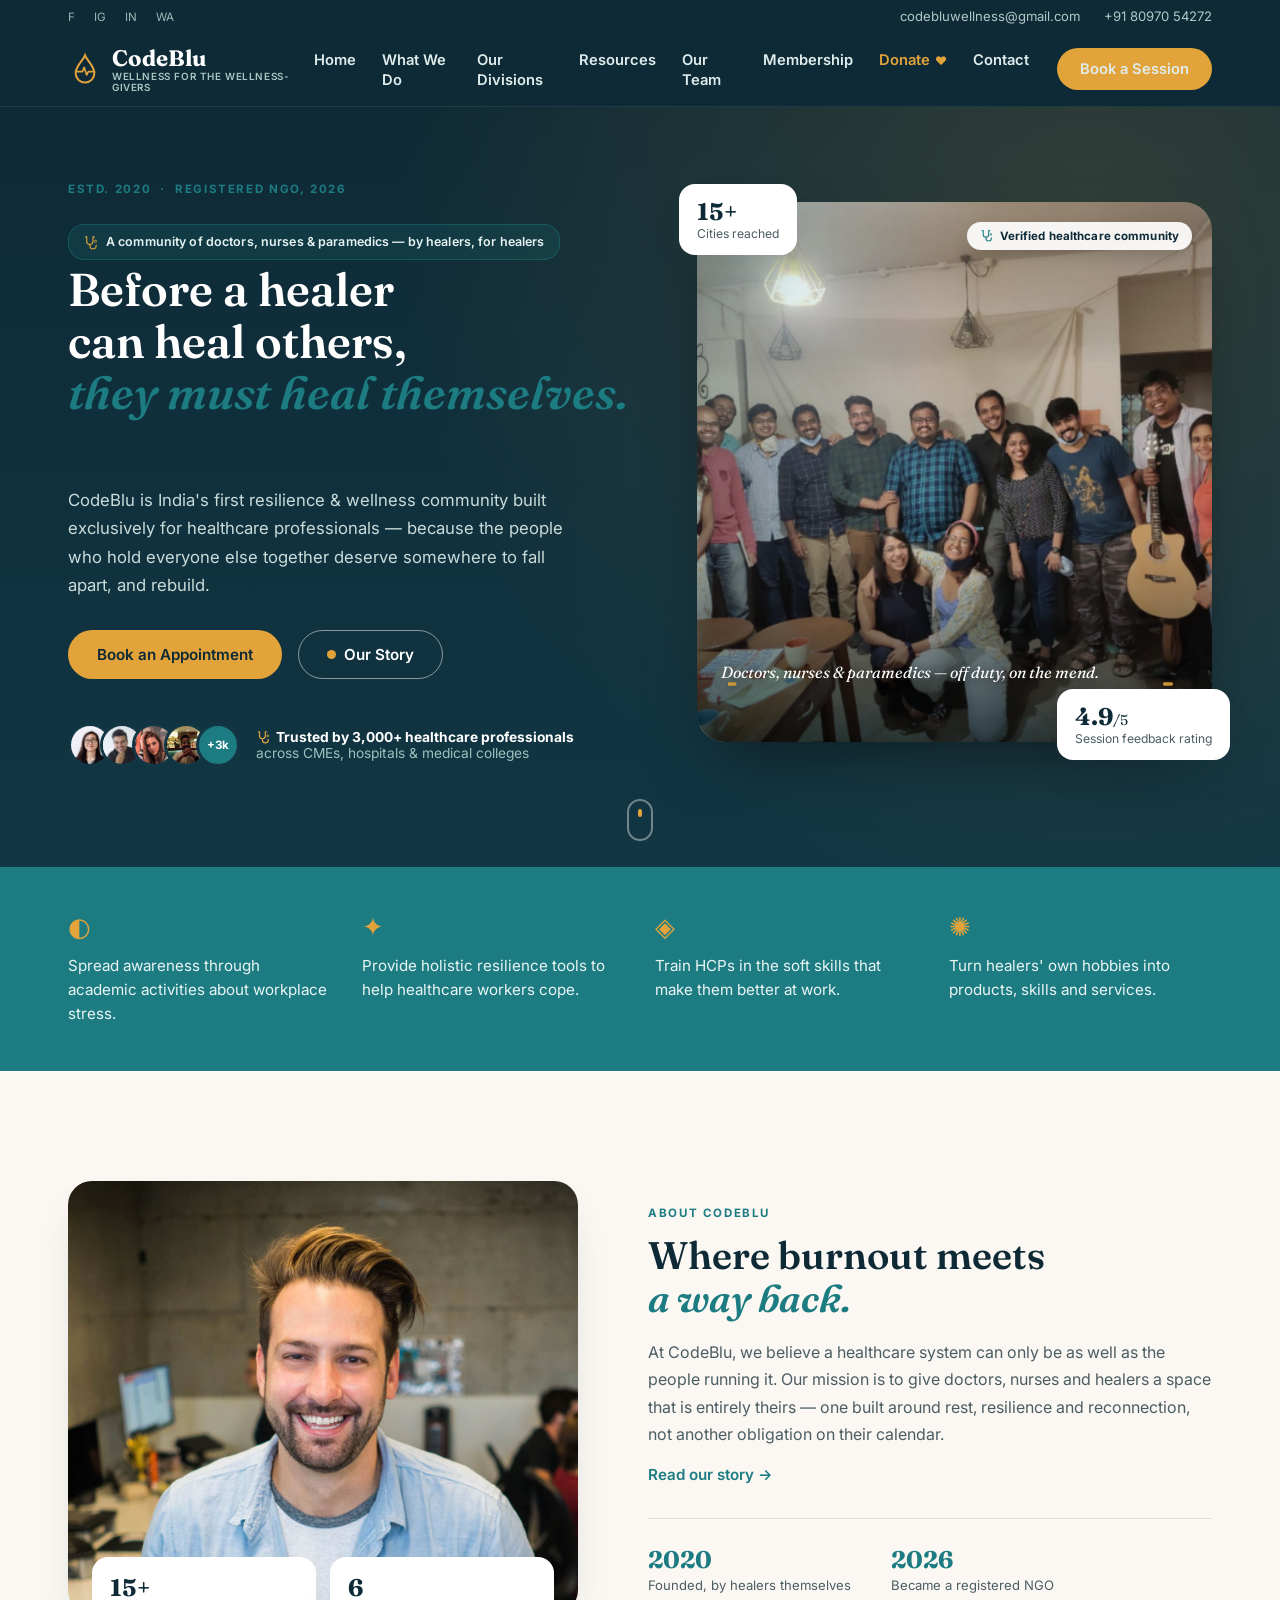
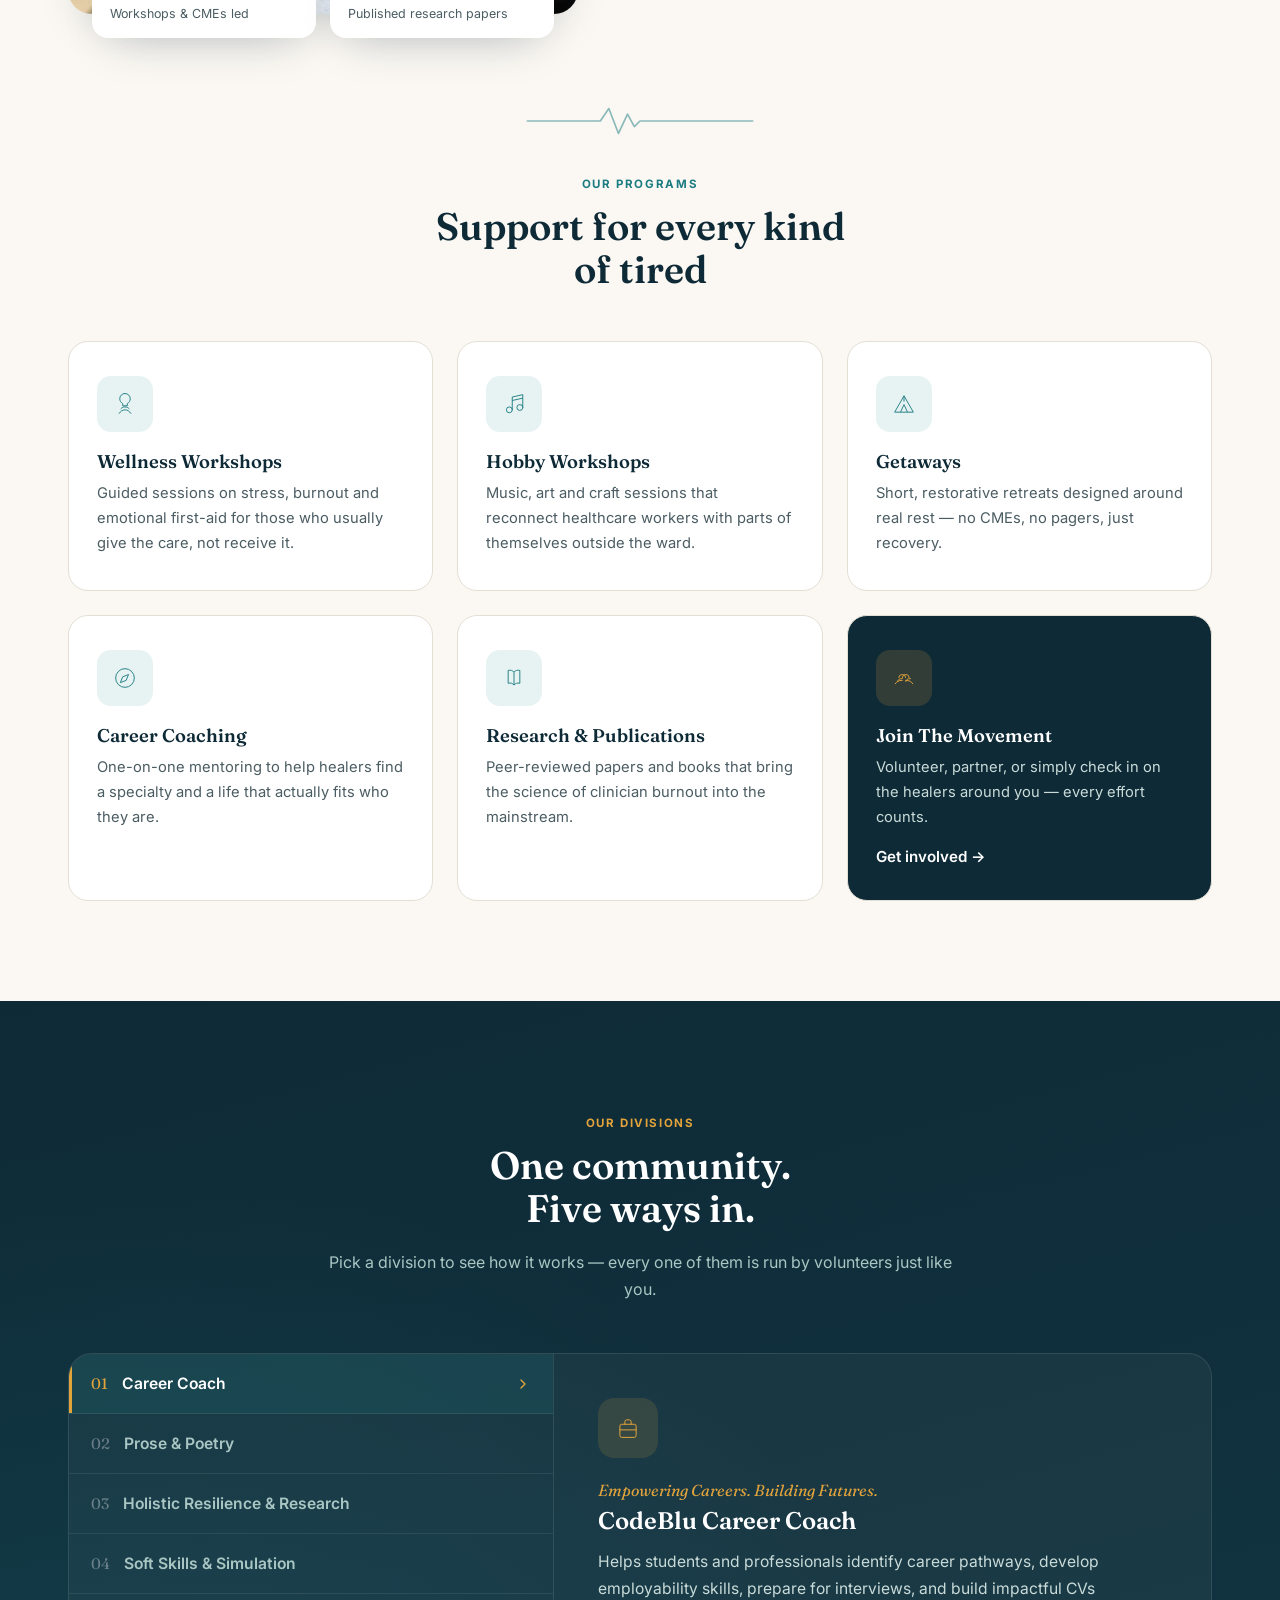
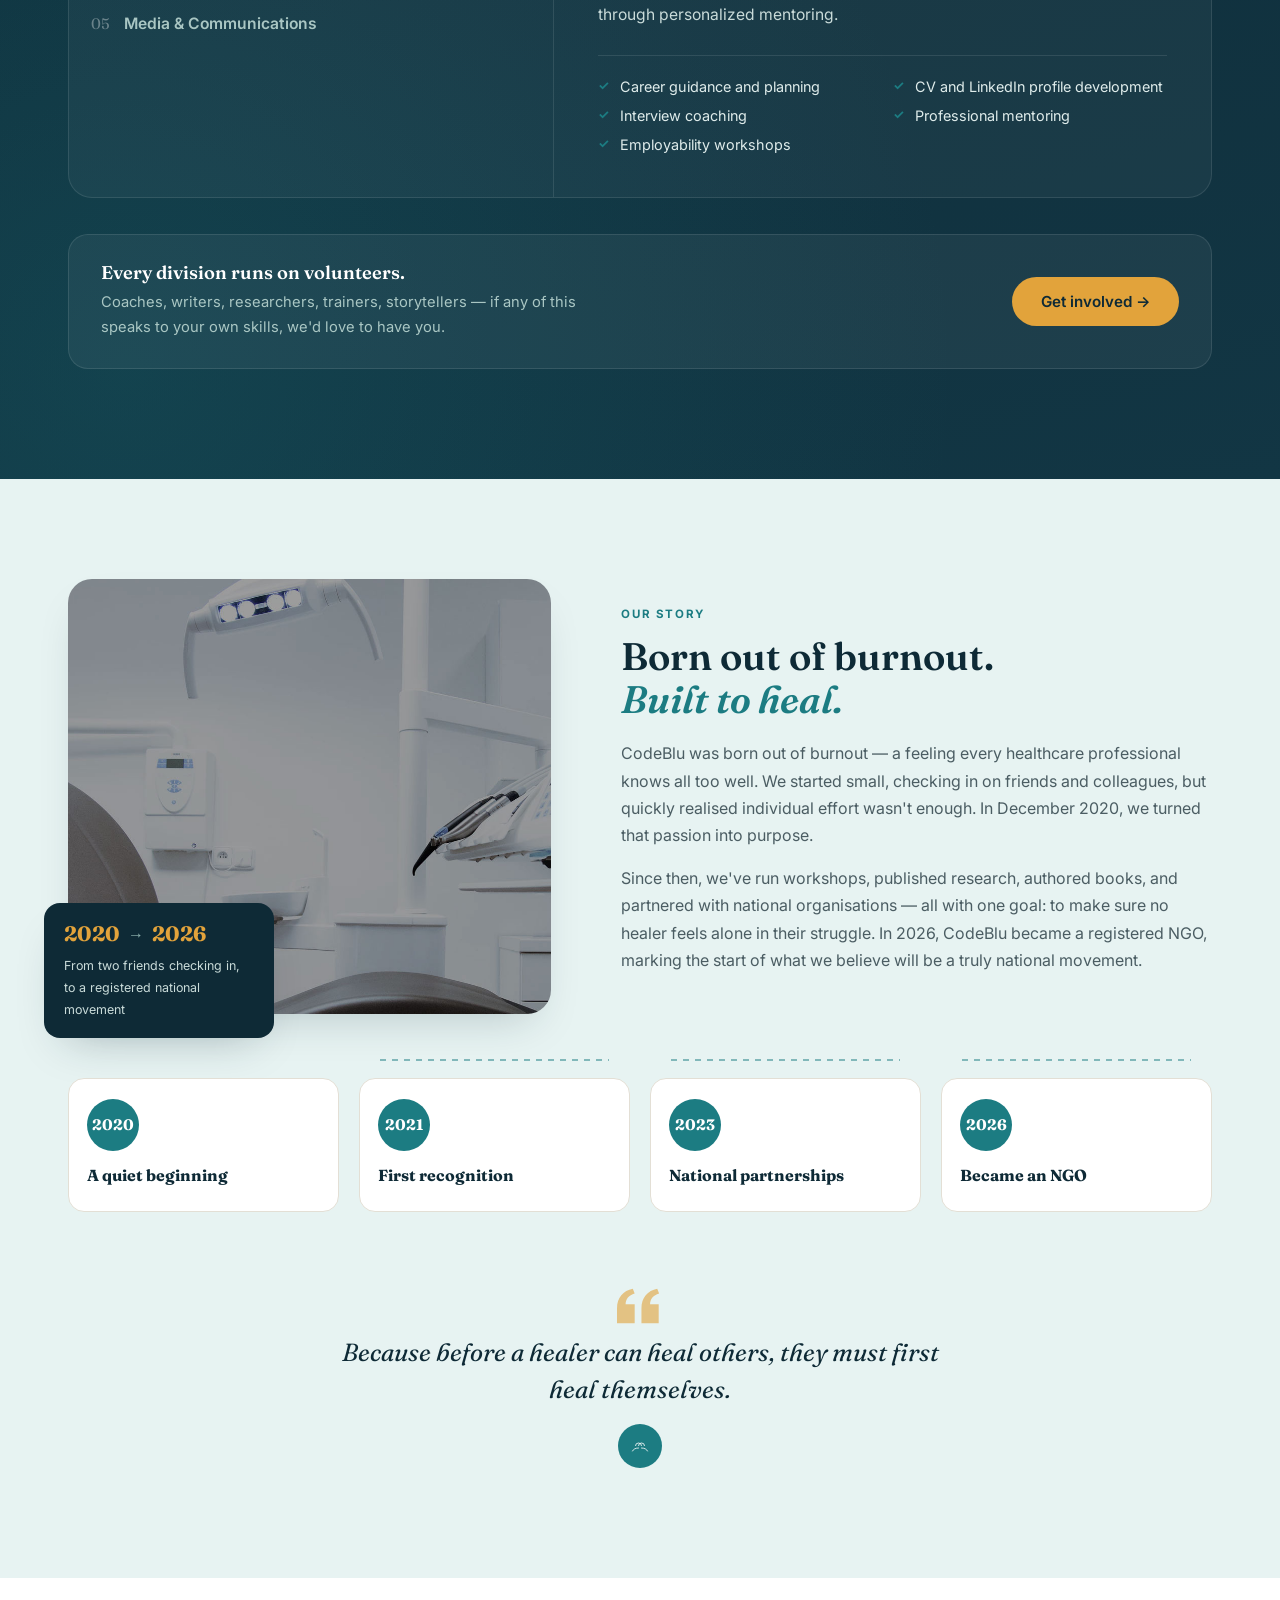
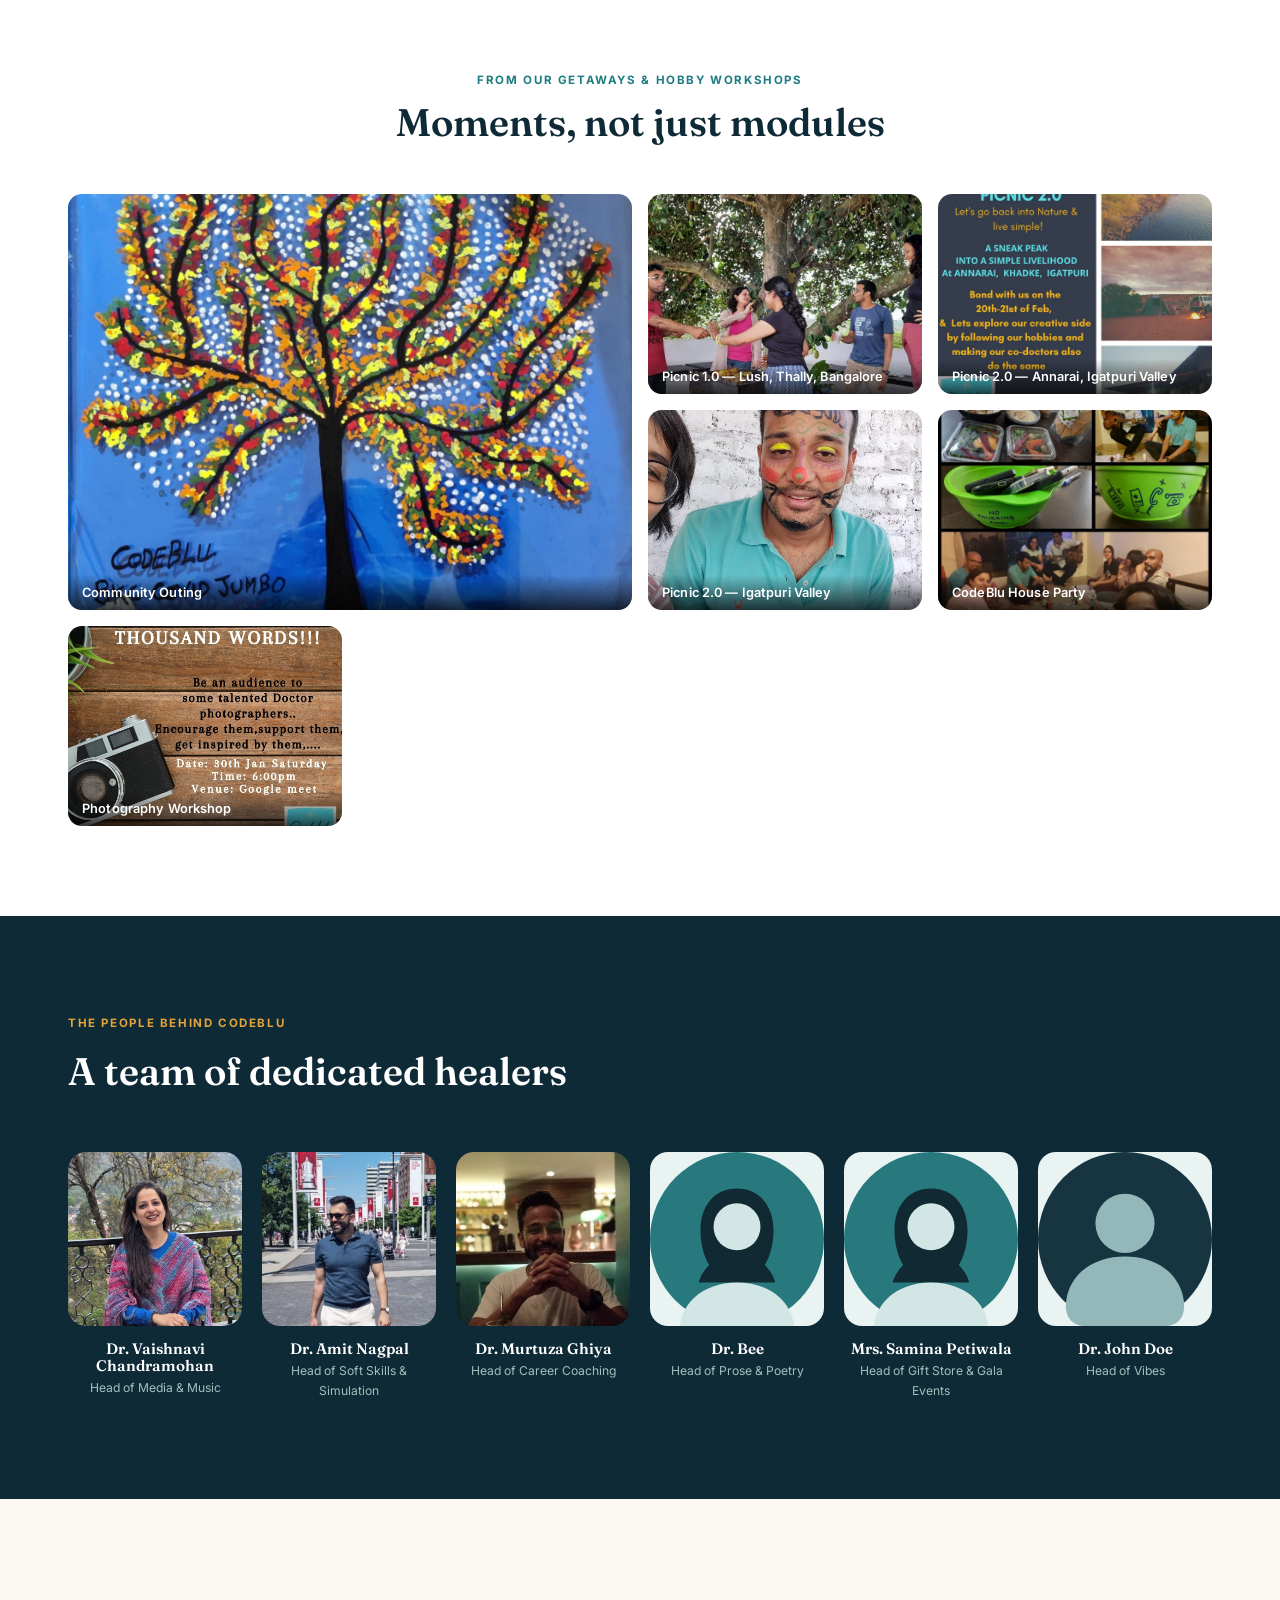
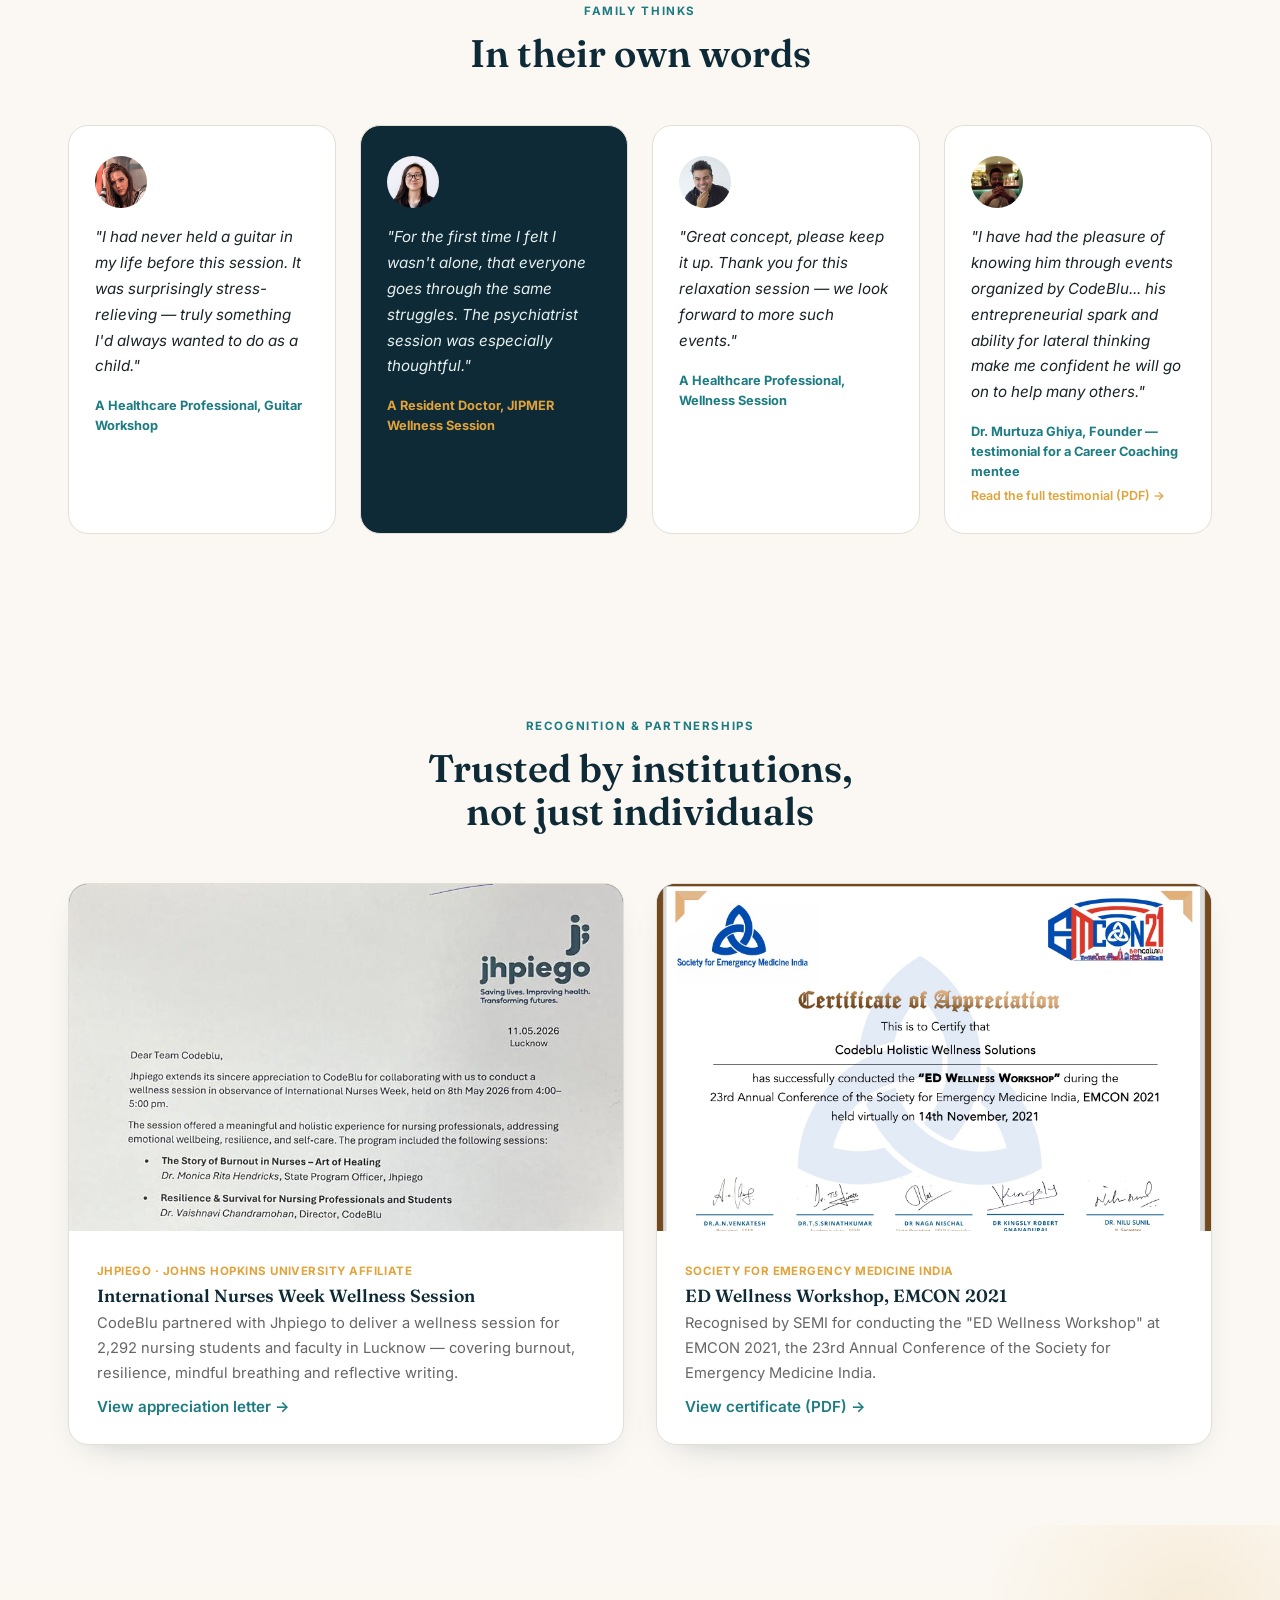
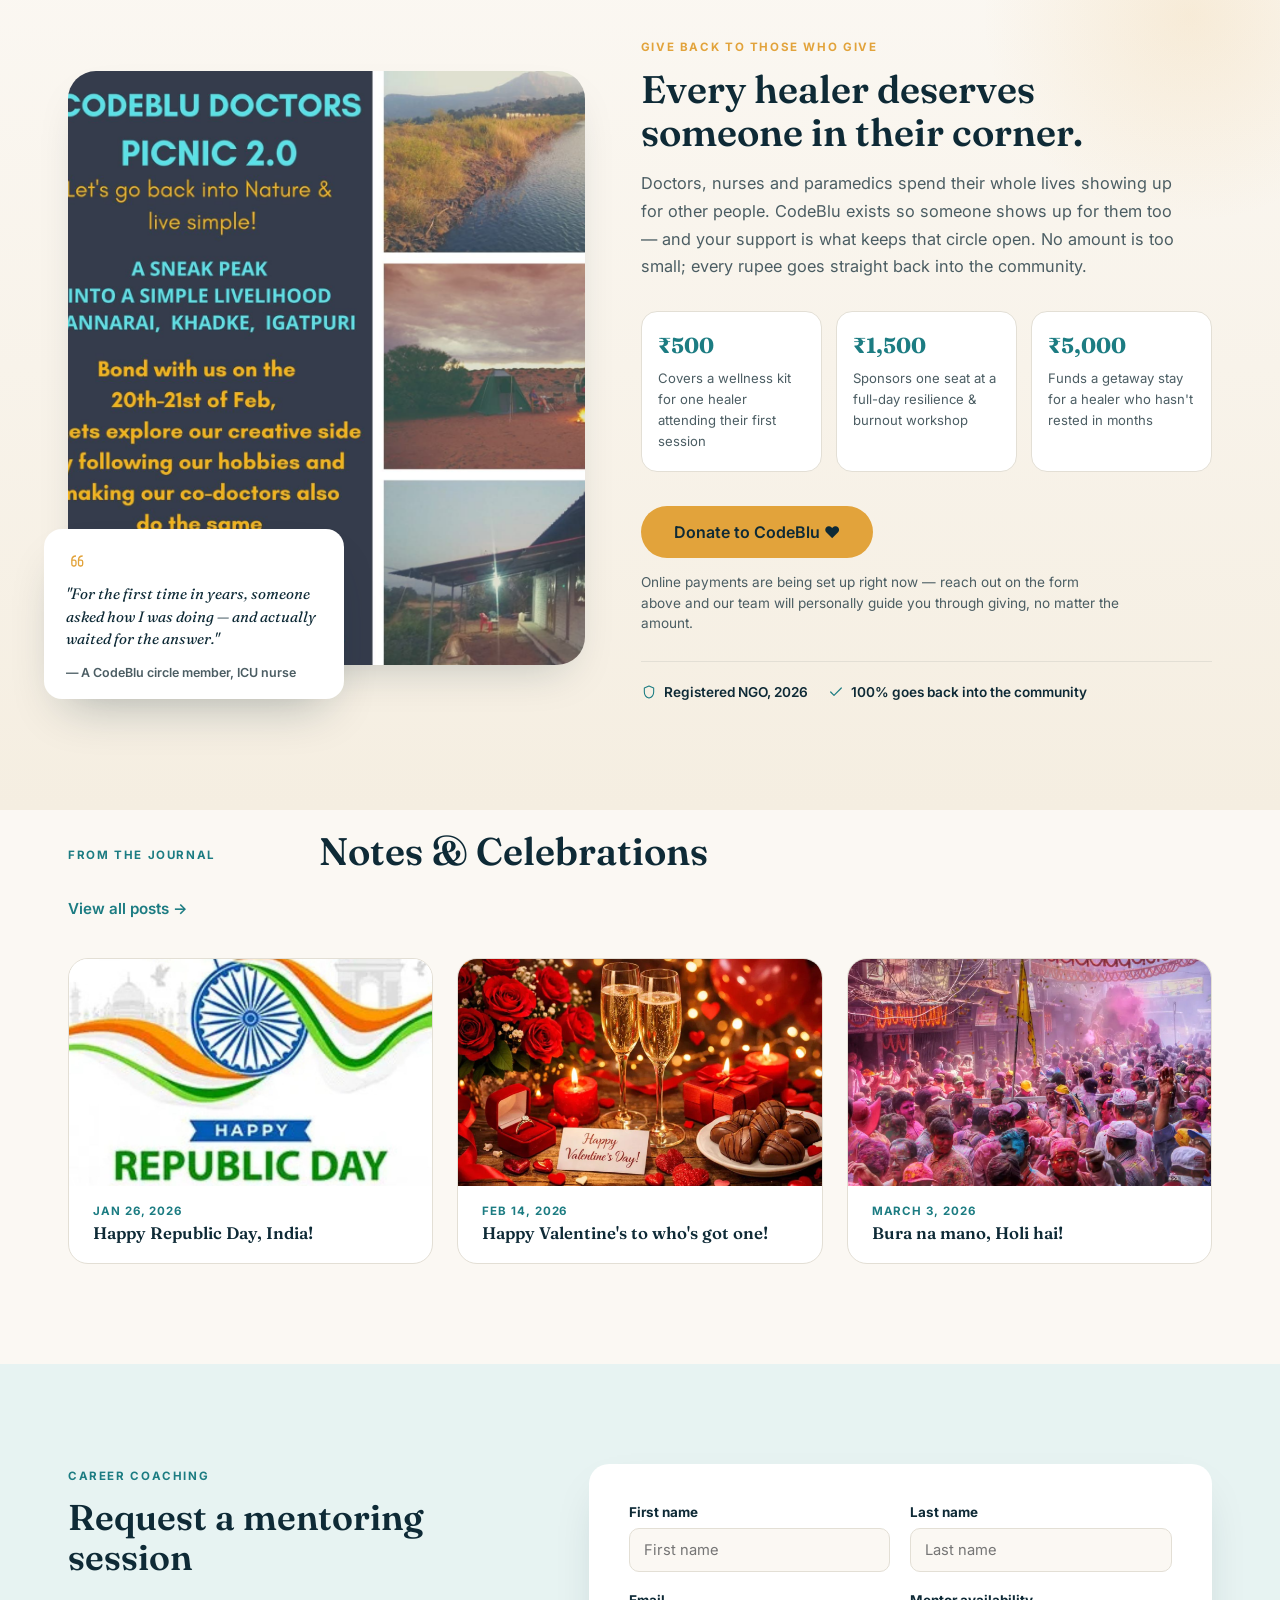
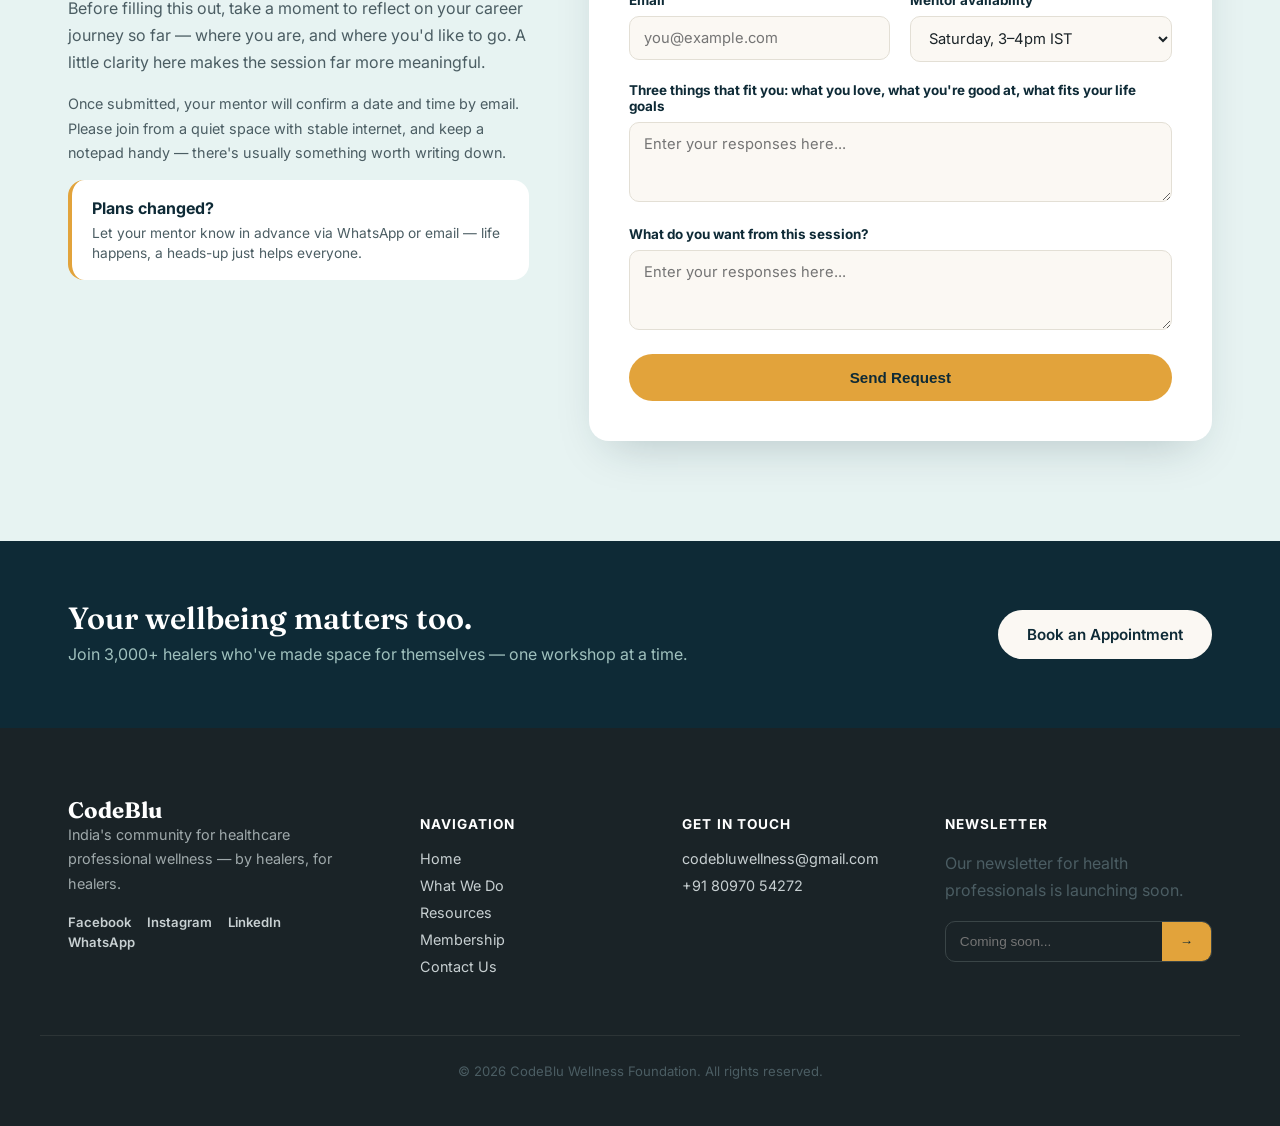
==== index.html @ 230e483d "Add files via upload" ====
<!DOCTYPE html>
<html lang="en">
<head>
<meta charset="UTF-8">
<meta name="viewport" content="width=device-width, initial-scale=1, shrink-to-fit=no">
<title>CodeBlu — By Healers, For Healers</title>
<meta name="description" content="CodeBlu is India's NGO for healthcare professional wellness — resilience workshops, career coaching, research and community, by healers, for healers.">

<link rel="preconnect" href="https://fonts.googleapis.com">
<link rel="preconnect" href="https://fonts.gstatic.com" crossorigin>
<link href="https://fonts.googleapis.com/css2?family=Fraunces:ital,opsz,wght@0,9..144,300;0,9..144,450;0,9..144,600;0,9..144,700;1,9..144,450;1,9..144,600&family=Inter:wght@400;500;600;700;800&display=swap" rel="stylesheet">

<link rel="stylesheet" href="css/redesign.css">
</head>
<body>

<!-- pulse-line svg sprite (hidden, reused via <use>) -->
<svg width="0" height="0" style="position:absolute">
  <symbol id="pulse" viewBox="0 0 400 60">
    <path d="M0 30 H130 L145 8 L162 52 L178 18 L190 40 L200 30 H400" fill="none" stroke-width="3" stroke-linecap="round" stroke-linejoin="round"/>
  </symbol>
</svg>

<!-- ============ TOP UTILITY BAR ============ -->
<div class="topbar">
  <div class="wrap topbar-row">
    <div class="topbar-social">
      <a href="#" aria-label="Facebook"><span>f</span></a>
      <a href="#" aria-label="Instagram"><span>ig</span></a>
      <a href="#" aria-label="LinkedIn"><span>in</span></a>
      <a href="https://wa.me/c/918097054272" target="_blank" aria-label="WhatsApp"><span>wa</span></a>
    </div>
    <div class="topbar-contact">
      <a href="mailto:codebluwellness@gmail.com">codebluwellness@gmail.com</a>
      <a href="tel:+918097054272">+91 80970 54272</a>
    </div>
  </div>
</div>

<!-- ============ NAV ============ -->
<header class="site-header">
  <div class="wrap nav-row">
    <a href="index.html" class="logo">
      <span class="logo-mark" aria-hidden="true">
        <svg viewBox="0 0 40 40" width="34" height="34"><path d="M20 4c-2 6-11 12-11 21a11 11 0 0 0 22 0c0-9-9-15-11-21z" fill="none" stroke="currentColor" stroke-width="2.4"/><path d="M11 23h6l2-5 3 9 2-4h5" fill="none" stroke="currentColor" stroke-width="2" stroke-linecap="round" stroke-linejoin="round"/></svg>
      </span>
      <span class="logo-text">CodeBlu<em>Wellness for the Wellness-givers</em></span>
    </a>

    <input type="checkbox" id="nav-toggle" class="nav-toggle">
    <label for="nav-toggle" class="nav-burger" aria-label="Menu"><span></span></label>

    <nav class="main-nav">
      <ul>
        <li><a href="index.html" class="active">Home</a></li>
        <li class="has-drop">
          <a href="#what-we-do">What We Do</a>
          <button type="button" class="dd-toggle" aria-label="Toggle What We Do submenu" aria-expanded="false"><svg viewBox="0 0 24 24" width="14" height="14" fill="none"><path d="M6 9l6 6 6-6" stroke="currentColor" stroke-width="2" stroke-linecap="round" stroke-linejoin="round"/></svg></button>
          <ul class="dropdown">
            <li><a href="#wellness-workshops">Wellness Workshops</a></li>
            <li><a href="#hobby-workshops">Hobby Workshops</a></li>
            <li><a href="#getaways">Getaways</a></li>
            <li><a href="#career-coaching">Career Coaching</a></li>
          </ul>
        </li>
        <li><a href="#specialist-teams">Our Divisions</a></li>
        <li class="has-drop">
          <a href="#resources">Resources</a>
          <button type="button" class="dd-toggle" aria-label="Toggle Resources submenu" aria-expanded="false"><svg viewBox="0 0 24 24" width="14" height="14" fill="none"><path d="M6 9l6 6 6-6" stroke="currentColor" stroke-width="2" stroke-linecap="round" stroke-linejoin="round"/></svg></button>
          <ul class="dropdown">
            <li><a href="books.html">Books &amp; Research</a></li>
            <li><a href="blog.html">Blog</a></li>
          </ul>
        </li>
        <li><a href="#team">Our Team</a></li>
        <li><a href="membership.html">Membership</a></li>
        <li><a href="contact.html?intent=donate#contactus" class="nav-donate">Donate</a></li>
        <li><a href="contact.html">Contact</a></li>
      </ul>
      <a href="#contactus" class="btn btn-primary nav-cta">Book a Session</a>
    </nav>
  </div>
</header>

<main>

<!-- ============ HERO ============ -->
<section class="hero">
  <div class="wrap hero-grid">
    <div class="hero-copy" data-reveal>
      <span class="eyebrow">ESTD. 2020 &nbsp;·&nbsp; REGISTERED NGO, 2026</span>
      <div class="cred-badge">
        <svg viewBox="0 0 24 24" width="15" height="15" fill="none"><path d="M6 3v7a5 5 0 0010 0V3M6 3H4M16 3h2M11 15v2a5 5 0 005 5 5 5 0 005-5v-1" stroke="currentColor" stroke-width="1.8" stroke-linecap="round"/><circle cx="20" cy="10" r="1.6" stroke="currentColor" stroke-width="1.4"/></svg>
        <span>A community of doctors, nurses &amp; paramedics — by healers, for healers</span>
      </div>
      <h1>Before a healer<br> can heal others,<br><em>they must heal themselves.</em></h1>
      <div class="hero-cycle" aria-hidden="true">
        <span>They must rest.</span>
        <span>They must recover.</span>
        <span>They must reconnect.</span>
        <span>They must rebuild.</span>
      </div>
      <p class="hero-lead">CodeBlu is India's first resilience &amp; wellness community built exclusively for healthcare professionals — because the people who hold everyone else together deserve somewhere to fall apart, and rebuild.</p>
      <div class="hero-actions">
        <a href="#contactus" class="btn btn-primary">Book an Appointment</a>
        <a href="#story" class="btn btn-ghost"><span class="play-dot"></span> Our Story</a>
      </div>
      <div class="hero-trust">
        <div class="avatar-stack">
          <img src="images/person_1.jpg" alt="">
          <img src="images/person_3.jpg" alt="">
          <img src="images/person_2.jpg" alt="">
          <img src="images/person_4.jpg" alt="">
          <span class="avatar-more">+3k</span>
        </div>
        <div class="trust-text">
          <strong><svg class="trust-icon" viewBox="0 0 24 24" width="14" height="14" fill="none"><path d="M6 3v7a5 5 0 0010 0V3M6 3H4M16 3h2M11 15v2a5 5 0 005 5 5 5 0 005-5v-1" stroke="var(--amber)" stroke-width="2" stroke-linecap="round"/><circle cx="20" cy="10" r="1.6" stroke="var(--amber)" stroke-width="1.5"/></svg> Trusted by 3,000+ healthcare professionals</strong>
          <span>across CMEs, hospitals &amp; medical colleges</span>
        </div>
      </div>
    </div>

    <div class="hero-visual" data-reveal>
      <div class="hero-frame">
        <img src="images/img_1.jpg" alt="Doctors and nurses unwinding together at a CodeBlu wellness retreat">
        <div class="hero-frame-tint" aria-hidden="true"></div>
        <span class="hero-id-tag"><svg viewBox="0 0 24 24" width="13" height="13" fill="none"><path d="M6 3v7a5 5 0 0010 0V3M6 3H4M16 3h2M11 15v2a5 5 0 005 5 5 5 0 005-5v-1" stroke="currentColor" stroke-width="2" stroke-linecap="round"/><circle cx="20" cy="10" r="1.6" stroke="currentColor" stroke-width="1.5"/></svg> Verified healthcare community</span>
        <p class="hero-caption">Doctors, nurses &amp; paramedics — off duty, on the mend.</p>
        <svg class="hero-pulse" viewBox="0 0 400 60"><use href="#pulse" stroke="var(--amber)"/></svg>
      </div>
      <div class="floating-card card-top">
        <strong>15+</strong>
        <span>Cities reached</span>
      </div>
      <div class="floating-card card-bottom">
        <strong>4.9<small>/5</small></strong>
        <span>Session feedback rating</span>
      </div>
    </div>
  </div>
  <a href="#what-we-do" class="scroll-cue" aria-label="Scroll to explore">
    <span></span>
  </a>
</section>

<!-- ============ MISSION STRIP (dark) ============ -->
<section class="mission-strip">
  <div class="wrap mission-grid">
    <div class="mission-item" data-reveal>
      <span class="m-icon" aria-hidden="true">◐</span>
      <p>Spread awareness through academic activities about workplace stress.</p>
    </div>
    <div class="mission-item" data-reveal>
      <span class="m-icon" aria-hidden="true">✦</span>
      <p>Provide holistic resilience tools to help healthcare workers cope.</p>
    </div>
    <div class="mission-item" data-reveal>
      <span class="m-icon" aria-hidden="true">◈</span>
      <p>Train HCPs in the soft skills that make them better at work.</p>
    </div>
    <div class="mission-item" data-reveal>
      <span class="m-icon" aria-hidden="true">✺</span>
      <p>Turn healers' own hobbies into products, skills and services.</p>
    </div>
  </div>
</section>

<!-- ============ ABOUT ============ -->
<section class="about" id="about">
  <div class="wrap about-grid">
    <div class="about-visual" data-reveal>
      <img src="images/img_2.jpg" alt="CodeBlu community session">
      <div class="about-stats">
        <div class="stat-pill"><strong>15+</strong><span>Workshops &amp; CMEs led</span></div>
        <div class="stat-pill"><strong>6</strong><span>Published research papers</span></div>
      </div>
    </div>
    <div class="about-copy" data-reveal>
      <span class="eyebrow">ABOUT CODEBLU</span>
      <h2>Where burnout meets<br><em>a way back.</em></h2>
      <p>At CodeBlu, we believe a healthcare system can only be as well as the people running it. Our mission is to give doctors, nurses and healers a space that is entirely theirs — one built around rest, resilience and reconnection, not another obligation on their calendar.</p>
      <a href="#story" class="link-arrow">Read our story →</a>
      <div class="since-row">
        <div><strong>2020</strong><span>Founded, by healers themselves</span></div>
        <div><strong>2026</strong><span>Became a registered NGO</span></div>
      </div>
    </div>
  </div>
</section>

<div class="pulse-divider"><svg viewBox="0 0 400 60"><use href="#pulse" stroke="var(--teal)"/></svg></div>

<!-- ============ WHAT WE DO ============ -->
<section class="services" id="what-we-do">
  <div class="wrap">
    <div class="section-head" data-reveal>
      <span class="eyebrow">OUR PROGRAMS</span>
      <h2>Support for every kind<br class="hide-mb"> of tired</h2>
    </div>
    <div class="service-grid">
      <article class="service-card" id="wellness-workshops" data-reveal>
        <span class="s-icon" aria-hidden="true"><svg viewBox="0 0 48 48" fill="none"><path d="M24 6c-5 0-9 4-9 9 0 3.6 2 6.7 5 8.2V27h8v-3.8c3-1.5 5-4.6 5-8.2 0-5-4-9-9-9z" stroke="currentColor" stroke-width="1.6" stroke-linejoin="round"/><path d="M17 32c1.8-2 4.2-3 7-3s5.2 1 7 3M14 40c2.7-4 6-6 10-6s7.3 2 10 6" stroke="currentColor" stroke-width="1.6" stroke-linecap="round"/></svg></span>
        <h3>Wellness Workshops</h3>
        <p>Guided sessions on stress, burnout and emotional first-aid for those who usually give the care, not receive it.</p>
      </article>
      <article class="service-card" id="hobby-workshops" data-reveal>
        <span class="s-icon" aria-hidden="true"><svg viewBox="0 0 48 48" fill="none"><circle cx="16" cy="34" r="5" stroke="currentColor" stroke-width="1.6"/><circle cx="34" cy="30" r="5" stroke="currentColor" stroke-width="1.6"/><path d="M21 34V12l18-4v22" stroke="currentColor" stroke-width="1.6" stroke-linecap="round" stroke-linejoin="round"/><path d="M21 18l18-4" stroke="currentColor" stroke-width="1.6"/></svg></span>
        <h3>Hobby Workshops</h3>
        <p>Music, art and craft sessions that reconnect healthcare workers with parts of themselves outside the ward.</p>
      </article>
      <article class="service-card" id="getaways" data-reveal>
        <span class="s-icon" aria-hidden="true"><svg viewBox="0 0 48 48" fill="none"><path d="M24 10L8 38h32L24 10z" stroke="currentColor" stroke-width="1.6" stroke-linejoin="round"/><path d="M18 38l6-13 6 13M24 10v10" stroke="currentColor" stroke-width="1.6" stroke-linejoin="round"/></svg></span>
        <h3>Getaways</h3>
        <p>Short, restorative retreats designed around real rest — no CMEs, no pagers, just recovery.</p>
      </article>
      <article class="service-card" id="career-coaching" data-reveal>
        <span class="s-icon" aria-hidden="true"><svg viewBox="0 0 48 48" fill="none"><circle cx="24" cy="24" r="16" stroke="currentColor" stroke-width="1.6"/><path d="M30 18l-4 10-10 4 4-10z" stroke="currentColor" stroke-width="1.6" stroke-linejoin="round"/></svg></span>
        <h3>Career Coaching</h3>
        <p>One-on-one mentoring to help healers find a specialty and a life that actually fits who they are.</p>
      </article>
      <article class="service-card" data-reveal>
        <span class="s-icon" aria-hidden="true"><svg viewBox="0 0 48 48" fill="none"><path d="M24 14c-2.5-3-6-4-10-3v22c4-1 7.5 0 10 3 2.5-3 6-4 10-3V11c-4-1-7.5 0-10 3z" stroke="currentColor" stroke-width="1.6" stroke-linejoin="round"/><path d="M24 14v22" stroke="currentColor" stroke-width="1.6"/></svg></span>
        <h3>Research &amp; Publications</h3>
        <p>Peer-reviewed papers and books that bring the science of clinician burnout into the mainstream.</p>
      </article>
      <article class="service-card featured" data-reveal>
        <span class="s-icon" aria-hidden="true"><svg viewBox="0 0 48 48" fill="none"><path d="M15 24a6 6 0 1112 0M21 24a6 6 0 1112 0" stroke="currentColor" stroke-width="1.6"/><path d="M13 30c0-3 3-5 8-5M27 30c0-3 3-5 8-5" stroke="currentColor" stroke-width="1.6" stroke-linecap="round"/><path d="M9 34c2-4 6-6 12-6M27 28c6 0 10 2 12 6" stroke="currentColor" stroke-width="1.6" stroke-linecap="round"/></svg></span>
        <h3>Join The Movement</h3>
        <p>Volunteer, partner, or simply check in on the healers around you — every effort counts.</p>
        <a href="contact.html" class="link-arrow light">Get involved →</a>
      </article>
    </div>
  </div>
</section>

<!-- ============ SPECIALIST TEAMS ============ -->
<section class="teams-spec" id="specialist-teams">
  <div class="wrap">
    <div class="section-head light" data-reveal>
      <span class="eyebrow">OUR DIVISIONS</span>
      <h2>One community.<br class="hide-mb"> Five ways in.</h2>
      <p class="section-sub">Pick a division to see how it works — every one of them is run by volunteers just like you.</p>
    </div>

    <div class="teams-switch" data-reveal>
      <div class="teams-tabs" role="tablist" aria-label="CodeBlu specialist divisions">
        <button class="team-tab active" type="button" role="tab" aria-selected="true" data-team="0">
          <span class="tab-num">01</span>
          <span class="tab-name">Career Coach</span>
          <svg class="tab-arrow" viewBox="0 0 24 24" width="16" height="16" fill="none"><path d="M9 6l6 6-6 6" stroke="currentColor" stroke-width="2" stroke-linecap="round" stroke-linejoin="round"/></svg>
        </button>
        <button class="team-tab" type="button" role="tab" aria-selected="false" data-team="1">
          <span class="tab-num">02</span>
          <span class="tab-name">Prose &amp; Poetry</span>
          <svg class="tab-arrow" viewBox="0 0 24 24" width="16" height="16" fill="none"><path d="M9 6l6 6-6 6" stroke="currentColor" stroke-width="2" stroke-linecap="round" stroke-linejoin="round"/></svg>
        </button>
        <button class="team-tab" type="button" role="tab" aria-selected="false" data-team="2">
          <span class="tab-num">03</span>
          <span class="tab-name">Holistic Resilience &amp; Research</span>
          <svg class="tab-arrow" viewBox="0 0 24 24" width="16" height="16" fill="none"><path d="M9 6l6 6-6 6" stroke="currentColor" stroke-width="2" stroke-linecap="round" stroke-linejoin="round"/></svg>
        </button>
        <button class="team-tab" type="button" role="tab" aria-selected="false" data-team="3">
          <span class="tab-num">04</span>
          <span class="tab-name">Soft Skills &amp; Simulation</span>
          <svg class="tab-arrow" viewBox="0 0 24 24" width="16" height="16" fill="none"><path d="M9 6l6 6-6 6" stroke="currentColor" stroke-width="2" stroke-linecap="round" stroke-linejoin="round"/></svg>
        </button>
        <button class="team-tab" type="button" role="tab" aria-selected="false" data-team="4">
          <span class="tab-num">05</span>
          <span class="tab-name">Media &amp; Communications</span>
          <svg class="tab-arrow" viewBox="0 0 24 24" width="16" height="16" fill="none"><path d="M9 6l6 6-6 6" stroke="currentColor" stroke-width="2" stroke-linecap="round" stroke-linejoin="round"/></svg>
        </button>
      </div>

      <div class="teams-panel">
        <div class="team-panel active" data-panel="0">
          <span class="panel-icon" aria-hidden="true"><svg viewBox="0 0 48 48" fill="none"><path d="M14 18h20a3 3 0 013 3v15a3 3 0 01-3 3H14a3 3 0 01-3-3V21a3 3 0 013-3z" stroke="currentColor" stroke-width="1.6" stroke-linejoin="round"/><path d="M19 18v-4a3 3 0 013-3h4a3 3 0 013 3v4M11 27h26" stroke="currentColor" stroke-width="1.6" stroke-linecap="round"/></svg></span>
          <span class="panel-tagline">Empowering Careers. Building Futures.</span>
          <h3>CodeBlu Career Coach</h3>
          <p>Helps students and professionals identify career pathways, develop employability skills, prepare for interviews, and build impactful CVs through personalized mentoring.</p>
          <ul class="panel-services">
            <li>Career guidance and planning</li>
            <li>CV and LinkedIn profile development</li>
            <li>Interview coaching</li>
            <li>Professional mentoring</li>
            <li>Employability workshops</li>
          </ul>
        </div>

        <div class="team-panel" data-panel="1">
          <span class="panel-icon" aria-hidden="true"><svg viewBox="0 0 48 48" fill="none"><path d="M35 8c1.5 4-2 9-6 12-4.5 3.4-13 8-17 16" stroke="currentColor" stroke-width="1.6" stroke-linecap="round"/><path d="M23 26c4-1 9-2 12-6 2-2.6 2.5-6 0-9-3 1-6.5 3-9 6-2.5 3-3.5 6-3 9z" stroke="currentColor" stroke-width="1.6" stroke-linejoin="round"/><path d="M10 40c2-3 5-4 8-3" stroke="currentColor" stroke-width="1.6" stroke-linecap="round"/></svg></span>
          <span class="panel-tagline">Where Words Inspire Change.</span>
          <h3>CodeBlu Prose &amp; Poetry</h3>
          <p>Nurtures creativity through literature, storytelling, reflective writing and spoken word — encouraging expressive communication, empathy and emotional wellbeing.</p>
          <ul class="panel-services">
            <li>Creative writing workshops</li>
            <li>Poetry and storytelling events</li>
            <li>Literary publications</li>
            <li>Writing competitions</li>
            <li>Editorial mentoring</li>
          </ul>
        </div>

        <div class="team-panel" data-panel="2">
          <span class="panel-icon" aria-hidden="true"><svg viewBox="0 0 48 48" fill="none"><path d="M24 6l14 6v10c0 9-6 15-14 20-8-5-14-11-14-20V12z" stroke="currentColor" stroke-width="1.6" stroke-linejoin="round"/><path d="M18 24l4 4 8-9" stroke="currentColor" stroke-width="1.6" stroke-linecap="round" stroke-linejoin="round"/></svg></span>
          <span class="panel-tagline">Building Resilience Through Evidence and Innovation.</span>
          <h3>CodeBlu Holistic Resilience &amp; Research</h3>
          <p>Integrates wellbeing, resilience training and research to build healthier individuals and stronger organisations, informing healthcare initiatives and community engagement.</p>
          <ul class="panel-services">
            <li>Resilience training</li>
            <li>Wellbeing programmes</li>
            <li>Research and evaluation</li>
            <li>Evidence-based practice</li>
            <li>Community health initiatives</li>
          </ul>
        </div>

        <div class="team-panel" data-panel="3">
          <span class="panel-icon" aria-hidden="true"><svg viewBox="0 0 48 48" fill="none"><circle cx="17" cy="17" r="6" stroke="currentColor" stroke-width="1.6"/><circle cx="31" cy="17" r="6" stroke="currentColor" stroke-width="1.6"/><path d="M8 40c0-6 4-10 9-10s9 4 9 10M22 40c0-6 4-10 9-10s9 4 9 10" stroke="currentColor" stroke-width="1.6" stroke-linecap="round"/></svg></span>
          <span class="panel-tagline">Learning Beyond Knowledge.</span>
          <h3>CodeBlu Soft Skills &amp; Simulation</h3>
          <p>Develops essential professional competencies through experiential learning and simulation-based education — strengthening communication, teamwork and decision-making.</p>
          <ul class="panel-services">
            <li>Communication skills</li>
            <li>Leadership development</li>
            <li>Clinical and professional simulation</li>
            <li>Teamwork and collaboration</li>
            <li>Problem-solving workshops</li>
          </ul>
        </div>

        <div class="team-panel" data-panel="4">
          <span class="panel-icon" aria-hidden="true"><svg viewBox="0 0 48 48" fill="none"><path d="M8 20v8l8 3V17l-8 3z" stroke="currentColor" stroke-width="1.6" stroke-linejoin="round"/><path d="M16 17l20-9v32l-20-9M14 31v7a3 3 0 003 3h1a3 3 0 003-3v-5" stroke="currentColor" stroke-width="1.6" stroke-linejoin="round"/></svg></span>
          <span class="panel-tagline">Connecting Ideas. Amplifying Impact.</span>
          <h3>CodeBlu Media &amp; Communications</h3>
          <p>Manages digital content, branding, public engagement and educational media — turning ideas into compelling stories that inform, educate and inspire diverse audiences.</p>
          <ul class="panel-services">
            <li>Content creation</li>
            <li>Social media management</li>
            <li>Educational media production</li>
            <li>Branding and communications</li>
            <li>Public relations and outreach</li>
          </ul>
        </div>
      </div>
    </div>

    <div class="teams-cta" data-reveal>
      <div>
        <h3>Every division runs on volunteers.</h3>
        <p>Coaches, writers, researchers, trainers, storytellers — if any of this speaks to your own skills, we'd love to have you.</p>
      </div>
      <a href="contact.html" class="btn btn-primary">Get involved →</a>
    </div>
  </div>
</section>
<section class="story" id="story">
  <div class="wrap">
    <div class="story-grid">
      <div class="story-visual" data-reveal>
        <img src="images/hero_bg_2.jpg" alt="CodeBlu founders and community">
        <div class="story-badge">
          <strong>2020<span>→</span>2026</strong>
          <span>From two friends checking in,<br>to a registered national movement</span>
        </div>
      </div>
      <div class="story-copy" data-reveal>
        <span class="eyebrow">OUR STORY</span>
        <h2>Born out of burnout.<br><em>Built to heal.</em></h2>
        <p>CodeBlu was born out of burnout — a feeling every healthcare professional knows all too well. We started small, checking in on friends and colleagues, but quickly realised individual effort wasn't enough. In December 2020, we turned that passion into purpose.</p>
        <p>Since then, we've run workshops, published research, authored books, and partnered with national organisations — all with one goal: to make sure no healer feels alone in their struggle. In 2026, CodeBlu became a registered NGO, marking the start of what we believe will be a truly national movement.</p>
      </div>
    </div>

    <ol class="story-timeline">
      <li class="timeline-item" tabindex="0" data-reveal>
        <span class="tl-dot">2020</span>
        <div class="tl-body">
          <h4>A quiet beginning</h4>
          <p>A small circle of healers started checking in on burnt-out colleagues — no funding, no name, just care.</p>
        </div>
      </li>
      <li class="timeline-item" tabindex="0" data-reveal>
        <span class="tl-dot">2021</span>
        <div class="tl-body">
          <h4>First recognition</h4>
          <p>Recognised by the Society for Emergency Medicine India for the ED Wellness Workshop at EMCON 2021.</p>
        </div>
      </li>
      <li class="timeline-item" tabindex="0" data-reveal>
        <span class="tl-dot">2023</span>
        <div class="tl-body">
          <h4>National partnerships</h4>
          <p>Partnered with Jhpiego to reach thousands of nursing students and faculty across India.</p>
        </div>
      </li>
      <li class="timeline-item" tabindex="0" data-reveal>
        <span class="tl-dot">2026</span>
        <div class="tl-body">
          <h4>Became an NGO</h4>
          <p>CodeBlu registered as a nonprofit — turning a movement of volunteers into a lasting institution.</p>
        </div>
      </li>
    </ol>

    <div class="pull-quote" data-reveal>
      <svg class="pq-mark" viewBox="0 0 64 48" fill="none" aria-hidden="true"><path d="M0 48V27.4C0 12.3 8.6 2.6 22 0l2.6 6.6c-8 2.3-12.6 8-12.6 15h12.6V48H0zm34 0V27.4C34 12.3 42.6 2.6 56 0l2.6 6.6c-8 2.3-12.6 8-12.6 15H58V48H34z" fill="currentColor"/></svg>
      <p>Because before a healer can heal others, they must first heal themselves.</p>
      <span class="pq-icon" aria-hidden="true"><svg viewBox="0 0 48 48" fill="none"><path d="M15 24a6 6 0 1112 0M21 24a6 6 0 1112 0" stroke="currentColor" stroke-width="1.6"/><path d="M9 34c2-4 6-6 12-6M27 28c6 0 10 2 12 6" stroke="currentColor" stroke-width="1.6" stroke-linecap="round"/></svg></span>
    </div>
  </div>
</section>

<!-- ============ GALLERY ============ -->
<section class="gallery">
  <div class="wrap">
    <div class="section-head" data-reveal>
      <span class="eyebrow">FROM OUR GETAWAYS &amp; HOBBY WORKSHOPS</span>
      <h2>Moments, not just modules</h2>
    </div>
    <div class="gallery-grid">
      <a class="gallery-item span-2" href="images/gallery/community-outing-1.jpg" target="_blank" rel="noopener" data-reveal>
        <img src="images/gallery/community-outing-1.jpg" alt="CodeBlu community outing">
        <span class="gallery-caption">Community Outing</span>
      </a>
      <a class="gallery-item" href="images/gallery/picnic-lush-bangalore.jpg" target="_blank" rel="noopener" data-reveal>
        <img src="images/gallery/picnic-lush-bangalore.jpg" alt="CodeBlu Picnic 1.0 at Lush, Thally, Bangalore">
        <span class="gallery-caption">Picnic 1.0 — Lush, Thally, Bangalore</span>
      </a>
      <a class="gallery-item" href="images/gallery/picnic-igatpuri-1.jpg" target="_blank" rel="noopener" data-reveal>
        <img src="images/gallery/picnic-igatpuri-1.jpg" alt="CodeBlu Picnic 2.0 at Annarai, Igatpuri Valley">
        <span class="gallery-caption">Picnic 2.0 — Annarai, Igatpuri Valley</span>
      </a>
      <a class="gallery-item" href="images/gallery/picnic-igatpuri-2.jpg" target="_blank" rel="noopener" data-reveal>
        <img src="images/gallery/picnic-igatpuri-2.jpg" alt="CodeBlu Picnic 2.0 group at Igatpuri Valley">
        <span class="gallery-caption">Picnic 2.0 — Igatpuri Valley</span>
      </a>
      <a class="gallery-item" href="images/gallery/house-party.jpg" target="_blank" rel="noopener" data-reveal>
        <img src="images/gallery/house-party.jpg" alt="CodeBlu House Party — wine and healthy snacks">
        <span class="gallery-caption">CodeBlu House Party</span>
      </a>
      <a class="gallery-item" href="images/gallery/photography-workshop.jpg" target="_blank" rel="noopener" data-reveal>
        <img src="images/gallery/photography-workshop.jpg" alt="CodeBlu Photography hobby workshop">
        <span class="gallery-caption">Photography Workshop</span>
      </a>
    </div>
  </div>
</section>

<!-- ============ TEAM ============ -->
<section class="team" id="team">
  <div class="wrap">
    <div class="section-head light" data-reveal>
      <span class="eyebrow">THE PEOPLE BEHIND CODEBLU</span>
      <h2>A team of dedicated healers</h2>
    </div>
    <div class="team-grid">
      <div class="team-card" data-reveal>
        <img src="images/team/team-vaishnavi-chandramohan.jpg" alt="Dr. Vaishnavi Chandramohan">
        <h3>Dr. Vaishnavi Chandramohan</h3>
        <span>Head of Media &amp; Music</span>
      </div>
      <div class="team-card" data-reveal>
        <img src="images/team/team-amit-nagpal.jpg" alt="Dr. Amit Nagpal">
        <h3>Dr. Amit Nagpal</h3>
        <span>Head of Soft Skills &amp; Simulation</span>
      </div>
      <div class="team-card" data-reveal>
        <img src="images/team/team-murtuza-ghiya.jpg" alt="Dr. Murtuza Ghiya">
        <h3>Dr. Murtuza Ghiya</h3>
        <span>Head of Career Coaching</span>
      </div>
      <div class="team-card" data-reveal>
        <img src="images/team/avatar-female.svg" alt="Dr. Bee">
        <h3>Dr. Bee</h3>
        <span>Head of Prose &amp; Poetry</span>
      </div>
      <div class="team-card" data-reveal>
        <img src="images/team/avatar-female.svg" alt="Mrs. Samina Petiwala">
        <h3>Mrs. Samina Petiwala</h3>
        <span>Head of Gift Store &amp; Gala Events</span>
      </div>
      <div class="team-card" data-reveal>
        <img src="images/team/avatar-male.svg" alt="Dr. John Doe">
        <h3>Dr. John Doe</h3>
        <span>Head of Vibes</span>
      </div>
    </div>
  </div>
</section>

<!-- ============ TESTIMONIALS ============ -->
<section class="testimonials">
  <div class="wrap">
    <div class="section-head" data-reveal>
      <span class="eyebrow">FAMILY THINKS</span>
      <h2>In their own words</h2>
    </div>
    <div class="testi-grid">
      <blockquote class="testi-card" data-reveal>
        <img src="images/person_2.jpg" alt="">
        <p>"I had never held a guitar in my life before this session. It was surprisingly stress-relieving — truly something I'd always wanted to do as a child."</p>
        <cite>A Healthcare Professional, Guitar Workshop</cite>
      </blockquote>
      <blockquote class="testi-card highlight" data-reveal>
        <img src="images/person_1.jpg" alt="">
        <p>"For the first time I felt I wasn't alone, that everyone goes through the same struggles. The psychiatrist session was especially thoughtful."</p>
        <cite>A Resident Doctor, JIPMER Wellness Session</cite>
      </blockquote>
      <blockquote class="testi-card" data-reveal>
        <img src="images/person_3.jpg" alt="">
        <p>"Great concept, please keep it up. Thank you for this relaxation session — we look forward to more such events."</p>
        <cite>A Healthcare Professional, Wellness Session</cite>
      </blockquote>
      <blockquote class="testi-card" data-reveal>
        <img src="images/person_4.jpg" alt="">
        <p>"I have had the pleasure of knowing him through events organized by CodeBlu... his entrepreneurial spark and ability for lateral thinking make me confident he will go on to help many others."</p>
        <cite>Dr. Murtuza Ghiya, Founder — testimonial for a Career Coaching mentee</cite>
        <a class="testi-source" href="assets/downloads/career-coaching-testimonial-ashutosh-sharma.pdf" target="_blank" rel="noopener">Read the full testimonial (PDF) →</a>
      </blockquote>
    </div>
  </div>
</section>

<!-- ============ RECOGNITION & PARTNERSHIPS ============ -->
<section class="recognition">
  <div class="wrap">
    <div class="section-head" data-reveal>
      <span class="eyebrow">RECOGNITION &amp; PARTNERSHIPS</span>
      <h2>Trusted by institutions,<br class="hide-mb"> not just individuals</h2>
    </div>
    <div class="recognition-grid">
      <a class="recognition-card" href="images/recognition/jhpiego-letter.jpg" target="_blank" rel="noopener" data-reveal>
        <div class="r-media">
          <img src="images/recognition/jhpiego-letter.jpg" alt="Appreciation letter from Jhpiego">
          <span class="r-zoom" aria-hidden="true"><svg viewBox="0 0 24 24" fill="none"><circle cx="10.5" cy="10.5" r="6.5" stroke="currentColor" stroke-width="1.6"/><path d="M15.2 15.2L20 20M10.5 7.5v6M7.5 10.5h6" stroke="currentColor" stroke-width="1.6" stroke-linecap="round"/></svg></span>
        </div>
        <div class="r-body">
          <span class="r-tag">Jhpiego · Johns Hopkins University Affiliate</span>
          <h3>International Nurses Week Wellness Session</h3>
          <p>CodeBlu partnered with Jhpiego to deliver a wellness session for 2,292 nursing students and faculty in Lucknow — covering burnout, resilience, mindful breathing and reflective writing.</p>
          <span class="link-arrow">View appreciation letter →</span>
        </div>
      </a>
      <a class="recognition-card" href="assets/downloads/emcon-2021-certificate-of-appreciation.pdf" target="_blank" rel="noopener" data-reveal>
        <div class="r-media">
          <img src="images/recognition/emcon-certificate.jpg" alt="Certificate of Appreciation from Society for Emergency Medicine India">
          <span class="r-zoom" aria-hidden="true"><svg viewBox="0 0 24 24" fill="none"><circle cx="10.5" cy="10.5" r="6.5" stroke="currentColor" stroke-width="1.6"/><path d="M15.2 15.2L20 20M10.5 7.5v6M7.5 10.5h6" stroke="currentColor" stroke-width="1.6" stroke-linecap="round"/></svg></span>
        </div>
        <div class="r-body">
          <span class="r-tag">Society for Emergency Medicine India</span>
          <h3>ED Wellness Workshop, EMCON 2021</h3>
          <p>Recognised by SEMI for conducting the "ED Wellness Workshop" at EMCON 2021, the 23rd Annual Conference of the Society for Emergency Medicine India.</p>
          <span class="link-arrow">View certificate (PDF) →</span>
        </div>
      </a>
    </div>
  </div>
</section>

<!-- ============ DONATE ============ -->
<section class="donate" id="donate">
  <div class="wrap donate-grid">
    <div class="donate-visual" data-reveal>
      <img src="images/gallery/picnic-igatpuri-1.jpg" alt="CodeBlu community sitting together in a circle at a retreat">
      <div class="donate-quote">
        <svg viewBox="0 0 24 24" width="20" height="20" fill="none" aria-hidden="true"><path d="M7 11c0-3 2-5 5-5M7 11v5a2 2 0 002 2h1a2 2 0 002-2v-3a2 2 0 00-2-2H7zM15 11c0-3 2-5 5-5M15 11v5a2 2 0 002 2h1a2 2 0 002-2v-3a2 2 0 00-2-2h-3z" stroke="var(--amber)" stroke-width="1.6"/></svg>
        <p>"For the first time in years, someone asked how I was doing — and actually waited for the answer."</p>
        <span>— A CodeBlu circle member, ICU nurse</span>
      </div>
    </div>

    <div class="donate-copy" data-reveal>
      <span class="eyebrow">GIVE BACK TO THOSE WHO GIVE</span>
      <h2>Every healer deserves<br class="hide-mb"> someone in their corner.</h2>
      <p class="donate-lead">Doctors, nurses and paramedics spend their whole lives showing up for other people. CodeBlu exists so someone shows up for them too — and your support is what keeps that circle open. No amount is too small; every rupee goes straight back into the community.</p>

      <div class="donate-tiers">
        <div class="tier-card">
          <strong>₹500</strong>
          <span>Covers a wellness kit for one healer attending their first session</span>
        </div>
        <div class="tier-card">
          <strong>₹1,500</strong>
          <span>Sponsors one seat at a full-day resilience &amp; burnout workshop</span>
        </div>
        <div class="tier-card">
          <strong>₹5,000</strong>
          <span>Funds a getaway stay for a healer who hasn't rested in months</span>
        </div>
      </div>

      <div class="donate-actions">
        <a href="contact.html?intent=donate#contactus" class="btn btn-primary">Donate to CodeBlu ♥</a>
        <span class="donate-note">Online payments are being set up right now — reach out on the form above and our team will personally guide you through giving, no matter the amount.</span>
      </div>

      <div class="donate-trust">
        <span><svg viewBox="0 0 24 24" width="16" height="16" fill="none"><path d="M12 3l7 3v6c0 5-3 8-7 9-4-1-7-4-7-9V6l7-3z" stroke="var(--teal)" stroke-width="1.6" stroke-linejoin="round"/></svg> Registered NGO, 2026</span>
        <span><svg viewBox="0 0 24 24" width="16" height="16" fill="none"><path d="M4 12l5 5L20 6" stroke="var(--teal)" stroke-width="1.8" stroke-linecap="round" stroke-linejoin="round"/></svg> 100% goes back into the community</span>
      </div>
    </div>
  </div>
</section>

<!-- ============ BLOG STRIP ============ -->
<section class="blog-strip" id="resources">
  <div class="wrap">
    <div class="section-head" data-reveal>
      <span class="eyebrow">FROM THE JOURNAL</span>
      <h2>Notes &amp; Celebrations</h2>
      <a href="blog.html" class="link-arrow">View all posts →</a>
    </div>
    <div class="blog-grid">
      <a class="blog-card" href="blog.html" data-reveal>
        <img src="images/republic_blog.jpg" alt="">
        <span class="blog-date">Jan 26, 2026</span>
        <h3>Happy Republic Day, India!</h3>
      </a>
      <a class="blog-card" href="blog.html" data-reveal>
        <img src="images/valentines_blog.jpg" alt="">
        <span class="blog-date">Feb 14, 2026</span>
        <h3>Happy Valentine's to who's got one!</h3>
      </a>
      <a class="blog-card" href="blog.html" data-reveal>
        <img src="images/holi_blog.jpg" alt="">
        <span class="blog-date">March 3, 2026</span>
        <h3>Bura na mano, Holi hai!</h3>
      </a>
    </div>
  </div>
</section>

<!-- ============ APPOINTMENT ============ -->
<section class="appointment" id="contactus">
  <div class="wrap appt-grid">
    <div class="appt-copy" data-reveal>
      <span class="eyebrow">CAREER COACHING</span>
      <h2>Request a mentoring session</h2>
      <p>Before filling this out, take a moment to reflect on your career journey so far — where you are, and where you'd like to go. A little clarity here makes the session far more meaningful.</p>
      <p class="muted">Once submitted, your mentor will confirm a date and time by email. Please join from a quiet space with stable internet, and keep a notepad handy — there's usually something worth writing down.</p>
      <div class="appt-note">
        <strong>Plans changed?</strong>
        <span>Let your mentor know in advance via WhatsApp or email — life happens, a heads-up just helps everyone.</span>
      </div>
    </div>

    <form class="appt-form" data-reveal action="#" onsubmit="return false;">
      <div class="form-row two">
        <div class="field">
          <label for="fname">First name</label>
          <input type="text" id="fname" placeholder="First name">
        </div>
        <div class="field">
          <label for="lname">Last name</label>
          <input type="text" id="lname" placeholder="Last name">
        </div>
      </div>
      <div class="form-row two">
        <div class="field">
          <label for="email">Email</label>
          <input type="email" id="email" placeholder="you@example.com">
        </div>
        <div class="field">
          <label for="slot">Mentor availability</label>
          <select id="slot">
            <option>Saturday, 3–4pm IST</option>
            <option>Sunday, 3–4pm IST</option>
          </select>
        </div>
      </div>
      <div class="form-row">
        <div class="field">
          <label for="fit">Three things that fit you: what you love, what you're good at, what fits your life goals</label>
          <textarea id="fit" rows="3" placeholder="Enter your responses here..."></textarea>
        </div>
      </div>
      <div class="form-row">
        <div class="field">
          <label for="goal">What do you want from this session?</label>
          <textarea id="goal" rows="3" placeholder="Enter your responses here..."></textarea>
        </div>
      </div>
      <button type="submit" class="btn btn-primary full">Send Request</button>
    </form>
  </div>
</section>

<!-- ============ CTA BAND ============ -->
<section class="cta-band">
  <div class="wrap cta-row">
    <div>
      <h2>Your wellbeing matters too.</h2>
      <p>Join 3,000+ healers who've made space for themselves — one workshop at a time.</p>
    </div>
    <a href="#contactus" class="btn btn-light">Book an Appointment</a>
  </div>
</section>

</main>

<!-- ============ FOOTER ============ -->
<footer class="site-footer">
  <div class="wrap footer-grid">
    <div class="footer-brand">
      <span class="logo-text light">CodeBlu</span>
      <p>India's community for healthcare professional wellness — by healers, for healers.</p>
      <div class="footer-social">
        <a href="#">Facebook</a><a href="#">Instagram</a><a href="#">LinkedIn</a>
        <a href="https://wa.me/c/918097054272" target="_blank">WhatsApp</a>
      </div>
    </div>
    <div class="footer-col">
      <h4>Navigation</h4>
      <ul>
        <li><a href="index.html">Home</a></li>
        <li><a href="#what-we-do">What We Do</a></li>
        <li><a href="blog.html">Resources</a></li>
        <li><a href="membership.html">Membership</a></li>
        <li><a href="contact.html">Contact Us</a></li>
      </ul>
    </div>
    <div class="footer-col">
      <h4>Get In Touch</h4>
      <ul>
        <li><a href="mailto:codebluwellness@gmail.com">codebluwellness@gmail.com</a></li>
        <li><a href="tel:+918097054272">+91 80970 54272</a></li>
      </ul>
    </div>
    <div class="footer-col newsletter">
      <h4>Newsletter</h4>
      <p>Our newsletter for health professionals is launching soon.</p>
      <form onsubmit="return false;" class="news-form">
        <input type="email" placeholder="Coming soon...">
        <button type="submit">→</button>
      </form>
    </div>
  </div>
  <div class="wrap footer-bottom">
    <p>© <span id="year"></span> CodeBlu Wellness Foundation. All rights reserved.</p>
  </div>
</footer>

<script src="js/redesign.js"></script>
</body>
</html>
---- css/redesign.css ----
/* =========================================================
   CodeBlu — redesign tokens
   Palette: deep clinical navy + teal, warm amber "pulse" accent,
   warm cream base (not stark white) so it reads human, not sterile.
========================================================= */
:root{
  --navy:#0E2A36;
  --navy-2:#123644;
  --teal:#1C7C82;
  --teal-light:#E7F3F2;
  --cream:#FBF8F3;
  --amber:#E2A33B;
  --ink:#1A2327;
  --ink-soft:#4B5D63;
  --line:#E3DFD5;
  --radius:20px;
  --shadow: 0 20px 45px -20px rgba(14,42,54,.25);
  --serif:'Fraunces', serif;
  --sans:'Inter', sans-serif;
}

*{box-sizing:border-box;}
html{scroll-behavior:smooth;}
body{
  margin:0;
  font-family:var(--sans);
  color:var(--ink);
  background:var(--cream);
  -webkit-font-smoothing:antialiased;
}
img{max-width:100%;display:block;}
a{color:inherit;text-decoration:none;}
ul{list-style:none;margin:0;padding:0;}
.wrap{max-width:1200px;margin:0 auto;padding:0 28px;}
h1,h2,h3{font-family:var(--serif);line-height:1.12;margin:0 0 .5em;font-weight:600;}
em{font-style:italic;color:var(--teal);}
p{line-height:1.7;color:var(--ink-soft);margin:0 0 1em;}
.eyebrow{
  display:inline-block;
  font-size:.72rem;
  font-weight:700;
  letter-spacing:.14em;
  text-transform:uppercase;
  color:var(--teal);
  margin-bottom:14px;
}
.hide-mb{display:inline;}

/* buttons */
.btn{
  display:inline-flex;align-items:center;gap:8px;
  padding:14px 28px;border-radius:100px;
  font-weight:600;font-size:.95rem;
  border:1px solid transparent;
  cursor:pointer;transition:.25s ease;
  white-space:nowrap;
}
.btn-primary{background:var(--amber);color:var(--navy);}
.btn-primary:hover{background:#cf9130;transform:translateY(-2px);}
.btn-ghost{background:transparent;border-color:rgba(255,255,255,.5);color:inherit;}
.btn-ghost:hover{background:rgba(255,255,255,.08);}
.play-dot{width:9px;height:9px;border-radius:50%;background:var(--amber);display:inline-block;}
.btn-light{background:var(--cream);color:var(--navy);}
.btn-light:hover{background:#fff;transform:translateY(-2px);}
.btn.full{width:100%;justify-content:center;}
.link-arrow{color:var(--teal);font-weight:600;font-size:.95rem;}
.link-arrow.light{color:#fff;}
.link-arrow:hover{text-decoration:underline;}

/* pulse motif */
.pulse-divider{max-width:400px;margin:0 auto;padding:0 20px 10px;opacity:.5;}
.pulse-divider svg{width:100%;height:34px;}
.pulse-divider svg path, .hero-pulse path{fill:none;}

/* ============ TOPBAR ============ */
.topbar{background:var(--navy);color:#cfe4e2;font-size:.82rem;}
.topbar-row{display:flex;justify-content:space-between;align-items:center;padding:8px 28px;}
.topbar-social a{margin-right:14px;opacity:.75;font-size:.72rem;text-transform:uppercase;letter-spacing:.05em;}
.topbar-social a:hover{opacity:1;}
.topbar-contact a{margin-left:20px;opacity:.85;}
.topbar-contact a:hover{opacity:1;}

/* ============ NAV ============ */
.site-header{background:var(--navy);position:sticky;top:0;z-index:50;border-bottom:1px solid rgba(255,255,255,.08);}
.nav-row{display:flex;align-items:center;justify-content:space-between;padding:14px 28px;color:#fff;}
.logo{display:flex;align-items:center;gap:10px;}
.logo-mark{color:var(--amber);display:flex;}
.logo-text{font-family:var(--serif);font-size:1.4rem;font-weight:700;display:flex;flex-direction:column;line-height:1.1;}
.logo-text em{font-style:normal;font-family:var(--sans);font-size:.62rem;letter-spacing:.06em;text-transform:uppercase;color:#a9c6c3;font-weight:600;}
.logo-text.light{color:#fff;}

.main-nav{display:flex;align-items:center;gap:28px;}
.main-nav ul{display:flex;gap:26px;}
.main-nav a{font-weight:600;font-size:.92rem;color:#dfeceb;}
.main-nav li.active a, .main-nav a:hover{color:var(--amber);}
.has-drop{position:relative;}
.dropdown{
  position:absolute;top:100%;left:0;background:#fff;min-width:200px;
  border-radius:12px;box-shadow:var(--shadow);padding:8px;
  opacity:0;visibility:hidden;transform:translateY(8px);
  transition:.2s ease;
}
.has-drop:hover .dropdown{opacity:1;visibility:visible;transform:translateY(0);}
.dropdown li a{color:var(--ink);padding:8px 12px;border-radius:8px;display:block;font-weight:500;}
.dropdown li a:hover{background:var(--teal-light);color:var(--teal);}
.nav-cta{padding:11px 22px;font-size:.88rem;}
.dd-toggle{display:none;}
.main-nav a.nav-donate{
  color:var(--amber);position:relative;
}
.main-nav a.nav-donate::after{content:"♥";margin-left:5px;font-size:.8em;}
.main-nav a.nav-donate:hover{color:#f0b85a;}

.nav-toggle{display:none;}
.nav-burger{display:none;}

/* ============ HERO ============ */
.hero{background:linear-gradient(180deg,var(--navy) 0%, var(--navy-2) 100%);color:#fff;padding:70px 0 100px;position:relative;overflow:hidden;}
.hero::before{
  content:"";position:absolute;inset:0;
  background:radial-gradient(circle at 85% 15%, rgba(226,163,59,.16), transparent 55%);
  pointer-events:none;
}
.hero-grid{display:grid;grid-template-columns:1.05fr .95fr;gap:60px;align-items:center;position:relative;}
.hero-copy h1{font-size:clamp(2.1rem,3.6vw,3.15rem);color:#fff;}
.cred-badge{
  display:inline-flex;align-items:flex-start;gap:8px;
  margin:14px 0 4px;padding:8px 14px;max-width:100%;
  background:rgba(28,124,130,.18);border:1px solid rgba(28,124,130,.45);
  border-radius:16px;color:var(--teal-light);font-size:.78rem;font-weight:600;
  letter-spacing:.01em;line-height:1.4;
}
.cred-badge svg{flex-shrink:0;color:var(--amber);margin-top:2px;}
.hero-lead{color:#c9dbd9;font-size:1.05rem;max-width:520px;}

/* rotating tagline */
.hero-cycle{position:relative;height:1.3em;margin:14px 0 22px;font-family:var(--serif);font-style:italic;font-size:1.05rem;color:var(--amber);}
.hero-cycle span{position:absolute;left:0;top:0;opacity:0;white-space:nowrap;animation:cycleFade 8s infinite;}
.hero-cycle span:nth-child(1){animation-delay:0s;}
.hero-cycle span:nth-child(2){animation-delay:2s;}
.hero-cycle span:nth-child(3){animation-delay:4s;}
.hero-cycle span:nth-child(4){animation-delay:6s;}
@keyframes cycleFade{
  0%{opacity:0;transform:translateY(6px);}
  5%,20%{opacity:1;transform:translateY(0);}
  25%{opacity:0;transform:translateY(-6px);}
  100%{opacity:0;}
}
@media (prefers-reduced-motion: reduce){
  .hero-cycle span{animation:none;opacity:0;}
  .hero-cycle span:first-child{opacity:1;}
}

.hero-actions{display:flex;gap:16px;margin:30px 0 44px;flex-wrap:wrap;}
.hero-trust{display:flex;align-items:center;gap:14px 16px;flex-wrap:wrap;}
.avatar-stack{display:flex;align-items:center;flex-shrink:0;}
.avatar-stack img{width:44px;height:44px;border-radius:50%;object-fit:cover;border:3px solid var(--navy-2);margin-left:-12px;transition:.25s ease;}
.avatar-stack img:first-child{margin-left:0;}
.avatar-stack:hover img{transform:translateY(-4px);}
.avatar-stack img:hover{z-index:2;transform:translateY(-6px) scale(1.08);border-color:var(--amber);}
.avatar-more{
  width:44px;height:44px;margin-left:-12px;border-radius:50%;border:3px solid var(--navy-2);
  background:var(--teal);color:#fff;font-size:.72rem;font-weight:700;
  display:flex;align-items:center;justify-content:center;
}
.trust-text{display:flex;flex-direction:column;font-size:.86rem;min-width:0;flex:1 1 190px;}
.trust-text strong{color:#fff;display:flex;align-items:center;gap:6px;}
.trust-icon{flex-shrink:0;}
.trust-text span{color:#9fc0bd;}

.hero-visual{position:relative;perspective:1200px;}
.hero-frame{
  position:relative;border-radius:28px;overflow:hidden;
  box-shadow:0 30px 70px -25px rgba(0,0,0,.55);
  aspect-ratio:4/4.2;transition:transform .4s ease;
  transform:rotateY(0) rotateX(0);
}
.hero-visual:hover .hero-frame{transform:rotateY(-4deg) rotateX(2deg);}
.hero-frame img{width:100%;height:100%;object-fit:cover;}
.hero-frame-tint{
  position:absolute;inset:0;pointer-events:none;
  background:linear-gradient(180deg, rgba(14,42,54,.05) 0%, rgba(14,42,54,0) 30%, rgba(14,42,54,.15) 65%, rgba(14,42,54,.82) 100%),
             linear-gradient(90deg, rgba(28,124,130,.22), transparent 45%);
  mix-blend-mode:multiply;
}
.hero-id-tag{
  position:absolute;top:20px;right:20px;z-index:2;
  display:inline-flex;align-items:center;gap:7px;
  background:rgba(255,255,255,.92);backdrop-filter:blur(3px);
  color:var(--navy);font-size:.72rem;font-weight:700;letter-spacing:.01em;
  padding:7px 13px;border-radius:99px;box-shadow:0 8px 20px -8px rgba(0,0,0,.35);
}
.hero-id-tag svg{color:var(--teal);flex-shrink:0;}
.hero-caption{
  position:absolute;left:24px;right:24px;bottom:56px;z-index:2;
  color:#fff;font-family:var(--serif);font-style:italic;font-size:1rem;
  text-shadow:0 2px 10px rgba(0,0,0,.5);margin:0;
}
.hero-pulse{position:absolute;left:0;right:0;bottom:24px;width:88%;margin:0 6%;opacity:.9;filter:drop-shadow(0 2px 4px rgba(0,0,0,.4));}
.hero-pulse use{
  stroke-dasharray:6 460;stroke-dashoffset:0;
  animation:pulseTravel 3.2s linear infinite;
}
@keyframes pulseTravel{
  0%{stroke-dashoffset:466;}
  100%{stroke-dashoffset:0;}
}
@media (prefers-reduced-motion: reduce){.hero-pulse use{animation:none;}}

.floating-card{
  position:absolute;background:#fff;color:var(--navy);
  border-radius:16px;padding:14px 18px;box-shadow:var(--shadow);
  display:flex;flex-direction:column;line-height:1.2;
  transition:.3s ease;
}
.floating-card:hover{transform:translateY(-4px);box-shadow:0 26px 50px -20px rgba(14,42,54,.4);}
.floating-card strong{font-family:var(--serif);font-size:1.5rem;}
.floating-card small{font-size:.9rem;font-weight:400;}
.floating-card span{font-size:.76rem;color:var(--ink-soft);}
.card-top{top:-18px;left:-18px;}
.card-bottom{bottom:-18px;right:-18px;}
.card-side{
  top:42%;right:-34px;flex-direction:row;align-items:center;gap:10px;
  padding:12px 16px;max-width:170px;
}
.card-side span:last-child{font-size:.74rem;color:var(--ink-soft);line-height:1.35;}
.live-dot{
  width:9px;height:9px;border-radius:50%;background:#3aa36b;flex:none;
  box-shadow:0 0 0 0 rgba(58,163,107,.6);animation:liveDot 2s infinite;
}
@keyframes liveDot{
  0%{box-shadow:0 0 0 0 rgba(58,163,107,.55);}
  70%{box-shadow:0 0 0 8px rgba(58,163,107,0);}
  100%{box-shadow:0 0 0 0 rgba(58,163,107,0);}
}
@media(max-width:1180px){.card-side{display:none;}}

/* scroll cue */
.scroll-cue{
  position:absolute;left:50%;bottom:26px;transform:translateX(-50%);
  width:26px;height:42px;border:2px solid rgba(255,255,255,.4);border-radius:20px;
  display:flex;justify-content:center;padding-top:8px;z-index:2;
}
.scroll-cue span{width:4px;height:8px;border-radius:2px;background:var(--amber);animation:scrollCue 1.8s infinite;}
@keyframes scrollCue{
  0%{transform:translateY(0);opacity:1;}
  70%{transform:translateY(12px);opacity:0;}
  100%{opacity:0;}
}
@media(max-width:800px){.scroll-cue{display:none;}}
@media (prefers-reduced-motion: reduce){.scroll-cue span{animation:none;}}

/* ============ MISSION STRIP ============ */
.mission-strip{background:var(--teal);color:#fff;padding:44px 0;}
.mission-grid{display:grid;grid-template-columns:repeat(4,1fr);gap:30px;}
.mission-item{display:flex;flex-direction:column;gap:12px;}
.m-icon{font-size:1.6rem;color:var(--amber);}
.mission-item p{color:#eaf5f4;margin:0;font-size:.95rem;line-height:1.6;}

/* ============ ABOUT ============ */
.about{padding:110px 0 90px;}
.about-grid{display:grid;grid-template-columns:.95fr 1.05fr;gap:70px;align-items:center;}
.about-visual{position:relative;}
.about-visual img{border-radius:24px;box-shadow:var(--shadow);width:100%;aspect-ratio:4/3.4;object-fit:cover;}
.about-stats{display:flex;gap:14px;position:absolute;bottom:-24px;left:24px;right:24px;}
.stat-pill{background:#fff;border-radius:16px;padding:16px 18px;box-shadow:var(--shadow);flex:1;}
.stat-pill strong{display:block;font-family:var(--serif);font-size:1.5rem;color:var(--navy);}
.stat-pill span{font-size:.78rem;color:var(--ink-soft);}
.about-copy h2{font-size:clamp(1.8rem,3vw,2.5rem);color:var(--navy);}
.since-row{display:flex;gap:40px;margin-top:34px;border-top:1px solid var(--line);padding-top:26px;}
.since-row strong{display:block;font-family:var(--serif);font-size:1.5rem;color:var(--teal);}
.since-row span{font-size:.82rem;color:var(--ink-soft);}

/* ============ SERVICES ============ */
.services{padding:20px 0 100px;}
.section-head{max-width:640px;margin:0 auto 50px;text-align:center;}
.section-head h2{font-size:clamp(1.8rem,3vw,2.5rem);color:var(--navy);}
.section-head.light h2{color:#fff;}
.section-head.light .eyebrow{color:var(--amber);}
.blog-strip .section-head, .team .section-head{text-align:left;margin:0 0 40px;display:flex;flex-direction:column;align-items:flex-start;gap:6px;}
.blog-strip .section-head{flex-direction:row;align-items:center;justify-content:space-between;flex-wrap:wrap;}

.service-grid{display:grid;grid-template-columns:repeat(3,1fr);gap:24px;}
.service-card{
  background:#fff;border:1px solid var(--line);border-radius:var(--radius);
  padding:34px 28px;transition:.25s ease;
}
.service-card:hover{transform:translateY(-6px);box-shadow:var(--shadow);border-color:transparent;}
.service-card{scroll-margin-top:110px;}
.service-card.card-highlight{
  animation:cardPulse 1.8s ease-out 1;
  border-color:var(--teal);
}
@keyframes cardPulse{
  0%{box-shadow:0 0 0 0 rgba(0,150,140,.55);transform:translateY(-6px);}
  60%{box-shadow:0 0 0 18px rgba(0,150,140,0);}
  100%{box-shadow:0 0 0 0 rgba(0,150,140,0);transform:translateY(0);}
}
.s-icon{
  width:56px;height:56px;display:flex;align-items:center;justify-content:center;
  border-radius:14px;background:var(--teal-light);color:var(--teal);
  margin-bottom:20px;transition:.3s ease;
}
.s-icon svg{width:28px;height:28px;}
.service-card:hover .s-icon{background:var(--teal);color:#fff;transform:rotate(-6deg) scale(1.05);}
.service-card h3{font-size:1.15rem;color:var(--navy);margin-bottom:8px;}
.service-card p{font-size:.92rem;margin:0;}
.service-card.featured{background:var(--navy);color:#fff;}
.service-card.featured h3{color:#fff;}
.service-card.featured p{color:#c9dbd9;margin-bottom:16px;}
.service-card.featured .s-icon{background:rgba(226,163,59,.16);color:var(--amber);}
.service-card.featured:hover .s-icon{background:var(--amber);color:var(--navy);}

/* ============ SPECIALIST TEAMS (interactive switcher) ============ */
.teams-spec{padding:110px 0;background:linear-gradient(165deg,var(--navy) 0%,var(--navy-2) 100%);color:#fff;position:relative;overflow:hidden;}
.teams-spec::before{
  content:"";position:absolute;inset:0;
  background:radial-gradient(circle at 10% 90%, rgba(28,124,130,.22), transparent 55%);
  pointer-events:none;
}
.teams-spec .wrap{position:relative;}
.section-sub{margin-top:10px;color:#a9c6c3;font-size:1rem;}

.teams-switch{display:grid;grid-template-columns:.85fr 1.15fr;gap:0;background:rgba(255,255,255,.04);border:1px solid rgba(255,255,255,.1);border-radius:24px;overflow:hidden;margin-top:20px;}

.teams-tabs{display:flex;flex-direction:column;border-right:1px solid rgba(255,255,255,.1);}
.team-tab{
  display:flex;align-items:center;gap:14px;text-align:left;
  background:none;border:none;border-bottom:1px solid rgba(255,255,255,.08);
  color:#a9c6c3;padding:20px 22px;cursor:pointer;font-family:var(--sans);
  transition:.25s ease;position:relative;width:100%;
}
.team-tab:last-child{border-bottom:none;}
.team-tab .tab-num{font-family:var(--serif);font-size:.95rem;color:rgba(255,255,255,.35);flex-shrink:0;transition:.25s ease;}
.team-tab .tab-name{font-weight:600;font-size:.98rem;flex:1;}
.team-tab .tab-arrow{opacity:0;transform:translateX(-6px);transition:.25s ease;flex-shrink:0;}
.team-tab:hover{background:rgba(255,255,255,.05);color:#fff;}
.team-tab.active{background:rgba(28,124,130,.18);color:#fff;}
.team-tab.active .tab-num{color:var(--amber);}
.team-tab.active .tab-arrow{opacity:1;transform:translateX(0);color:var(--amber);}
.team-tab.active::before{
  content:"";position:absolute;left:0;top:0;bottom:0;width:3px;background:var(--amber);
}

.teams-panel{padding:44px 44px;min-height:420px;position:relative;}
.team-panel{display:none;animation:panelFade .5s ease;}
.team-panel.active{display:block;}
@keyframes panelFade{from{opacity:0;transform:translateY(10px);}to{opacity:1;transform:translateY(0);}}
.panel-icon{
  width:60px;height:60px;display:flex;align-items:center;justify-content:center;
  border-radius:16px;background:rgba(226,163,59,.14);color:var(--amber);margin-bottom:22px;
}
.panel-icon svg{width:30px;height:30px;}
.panel-tagline{display:block;font-family:var(--serif);font-style:italic;color:var(--amber);font-size:1rem;margin-bottom:8px;}
.teams-panel h3{font-size:1.5rem;color:#fff;margin-bottom:14px;}
.teams-panel > .team-panel > p{color:#c9dbd9;font-size:.98rem;max-width:520px;margin-bottom:26px;}
.panel-services{list-style:none;display:grid;grid-template-columns:1fr 1fr;gap:12px 20px;padding-top:22px;border-top:1px solid rgba(255,255,255,.1);}
.panel-services li{
  font-size:.9rem;color:#dfeceb;padding-left:22px;position:relative;
  opacity:0;transform:translateX(-8px);animation:liIn .4s ease forwards;
}
.team-panel.active .panel-services li:nth-child(1){animation-delay:.05s;}
.team-panel.active .panel-services li:nth-child(2){animation-delay:.1s;}
.team-panel.active .panel-services li:nth-child(3){animation-delay:.15s;}
.team-panel.active .panel-services li:nth-child(4){animation-delay:.2s;}
.team-panel.active .panel-services li:nth-child(5){animation-delay:.25s;}
@keyframes liIn{to{opacity:1;transform:translateX(0);}}
.panel-services li::before{
  content:"✓";position:absolute;left:0;top:0;color:var(--teal);font-weight:700;font-size:.8rem;
  width:16px;height:16px;
}

.teams-cta{
  margin-top:36px;display:flex;align-items:center;justify-content:space-between;gap:24px;flex-wrap:wrap;
  background:rgba(255,255,255,.05);border:1px solid rgba(255,255,255,.1);border-radius:20px;padding:28px 32px;
}
.teams-cta h3{font-size:1.15rem;color:#fff;margin-bottom:6px;}
.teams-cta p{color:#a9c6c3;font-size:.92rem;margin:0;max-width:480px;}

@media(prefers-reduced-motion: reduce){
  .team-panel{animation:none;}
  .panel-services li{animation:none;opacity:1;transform:none;}
}

@media(max-width:900px){
  .teams-switch{grid-template-columns:1fr;}
  .teams-tabs{
    flex-direction:row;overflow-x:auto;border-right:none;border-bottom:1px solid rgba(255,255,255,.1);
    -webkit-overflow-scrolling:touch;scrollbar-width:none;
  }
  .teams-tabs::-webkit-scrollbar{display:none;}
  .team-tab{flex:0 0 auto;border-bottom:none;border-right:1px solid rgba(255,255,255,.08);white-space:nowrap;padding:16px 18px;}
  .team-tab.active::before{top:auto;bottom:0;left:0;right:0;width:auto;height:3px;}
  .team-tab .tab-arrow{display:none;}
  .teams-panel{padding:32px 24px;min-height:0;}
  .panel-services{grid-template-columns:1fr;}
}
@media(max-width:640px){
  .teams-spec{padding:70px 0;}
  .teams-cta{flex-direction:column;align-items:flex-start;}
}


/* ============ STORY ============ */
.story{background:var(--teal-light);padding:100px 0;}
.story-grid{display:grid;grid-template-columns:.9fr 1.1fr;gap:70px;align-items:center;margin-bottom:64px;}
.story-visual{position:relative;overflow:visible;}
.story-visual img{border-radius:24px;box-shadow:var(--shadow);width:100%;aspect-ratio:4/3.6;object-fit:cover;transition:transform .5s ease;}
.story-visual:hover img{transform:scale(1.03);}
.story-badge{
  position:absolute;left:-24px;bottom:-24px;max-width:230px;
  background:var(--navy);color:#fff;border-radius:16px;padding:18px 20px;
  box-shadow:var(--shadow);
}
.story-badge strong{display:flex;align-items:center;gap:8px;font-family:var(--serif);font-size:1.3rem;color:var(--amber);margin-bottom:8px;}
.story-badge strong span{color:#8fb3af;font-size:1rem;}
.story-badge span:not(strong span){font-size:.78rem;color:#c9dbd9;line-height:1.5;}
.story-copy h2{font-size:clamp(1.8rem,3vw,2.5rem);color:var(--navy);}

/* timeline */
.story-timeline{
  display:grid;grid-template-columns:repeat(4,1fr);gap:20px;
  list-style:none;margin:0 0 56px;padding:0;counter-reset:tl;
}
.timeline-item{
  position:relative;background:#fff;border:1px solid var(--line);border-radius:16px;
  padding:20px 18px;cursor:default;transition:.3s ease;outline:none;
}
.timeline-item::before{
  content:"";position:absolute;top:-20px;left:20px;right:20px;height:2px;
  background:repeating-linear-gradient(90deg,var(--teal) 0 6px,transparent 6px 12px);opacity:.5;
}
.timeline-item:first-child::before{display:none;}
.tl-dot{
  display:inline-flex;align-items:center;justify-content:center;
  font-family:var(--serif);font-weight:700;font-size:.95rem;color:#fff;
  background:var(--teal);width:52px;height:52px;border-radius:50%;margin-bottom:14px;
  transition:.3s ease;
}
.timeline-item h4{font-family:var(--serif);font-size:1rem;color:var(--navy);margin:0 0 6px;}
.tl-body p{
  font-size:.85rem;margin:0;max-height:0;opacity:0;overflow:hidden;
  transition:.35s ease;
}
.timeline-item:hover, .timeline-item:focus-visible{
  border-color:transparent;box-shadow:var(--shadow);transform:translateY(-4px);
}
.timeline-item:hover .tl-dot, .timeline-item:focus-visible .tl-dot{background:var(--amber);color:var(--navy);}
.timeline-item:hover .tl-body p, .timeline-item:focus-visible .tl-body p{max-height:120px;opacity:1;margin-top:2px;}

/* pull quote */
.pull-quote{
  position:relative;max-width:720px;margin:0 auto;text-align:center;
  padding:20px 40px 10px;
}
.pq-mark{width:46px;height:36px;color:var(--amber);opacity:.6;margin-bottom:6px;}
.pull-quote p{
  font-family:var(--serif);font-style:italic;color:var(--navy);
  font-size:clamp(1.2rem,2.4vw,1.55rem);line-height:1.5;margin:0 0 16px;
}
.pq-icon{
  display:inline-flex;align-items:center;justify-content:center;
  width:44px;height:44px;border-radius:50%;background:var(--teal);color:#fff;
}
.pq-icon svg{width:24px;height:24px;}

/* ============ TEAM ============ */
.team{background:var(--navy);padding:100px 0;}
.team-grid{display:grid;grid-template-columns:repeat(6,1fr);gap:20px;}
.team-card{text-align:center;}
.team-card img{width:100%;aspect-ratio:1/1;object-fit:cover;border-radius:18px;margin-bottom:14px;filter:grayscale(.15);}
.team-card h3{color:#fff;font-size:.95rem;margin-bottom:2px;}
.team-card span{color:#9fc0bd;font-size:.76rem;}

/* ============ TESTIMONIALS ============ */
.testimonials{padding:100px 0;}
.testi-grid{display:grid;grid-template-columns:repeat(auto-fit,minmax(260px,1fr));gap:24px;}

/* ============ RECOGNITION / PARTNERS ============ */
.recognition{background:var(--cream,#faf6ef);padding:80px 0;}
.recognition-grid{display:grid;grid-template-columns:repeat(2,1fr);gap:32px;}
.recognition-card{
  display:block;background:#fff;border-radius:var(--radius);
  border:1px solid var(--line);overflow:hidden;
  box-shadow:0 14px 34px -22px rgba(14,42,54,.35);
  transition:.3s ease;
}
.recognition-card:hover{transform:translateY(-6px);box-shadow:var(--shadow);border-color:transparent;}
.r-media{position:relative;aspect-ratio:16/10;overflow:hidden;background:var(--navy);}
.r-media img{width:100%;height:100%;object-fit:cover;object-position:top;transition:transform .5s ease;}
.recognition-card:hover .r-media img{transform:scale(1.06);}
.r-media::after{
  content:"";position:absolute;inset:0;
  background:linear-gradient(180deg,rgba(14,42,54,0) 55%,rgba(14,42,54,.55) 100%);
  opacity:0;transition:.3s ease;
}
.recognition-card:hover .r-media::after{opacity:1;}
.r-zoom{
  position:absolute;top:16px;right:16px;width:38px;height:38px;border-radius:50%;
  background:rgba(255,255,255,.92);color:var(--navy);display:flex;align-items:center;justify-content:center;
  opacity:0;transform:translateY(-6px);transition:.3s ease;box-shadow:0 6px 16px rgba(0,0,0,.2);
}
.r-zoom svg{width:18px;height:18px;}
.recognition-card:hover .r-zoom{opacity:1;transform:translateY(0);}
.r-body{padding:28px;}
.recognition-card h3{font-size:1.1rem;margin-bottom:6px;color:var(--navy);}
.recognition-card p{font-size:.92rem;color:var(--muted,#666);margin-bottom:10px;}
.recognition-card span.r-tag{display:inline-block;font-size:.72rem;font-weight:700;letter-spacing:.04em;text-transform:uppercase;color:var(--amber);margin-bottom:8px;}
.recognition-card .link-arrow{display:inline-block;}
@media(max-width:800px){.recognition-grid{grid-template-columns:1fr;}}
.testi-card{
  margin:0;background:#fff;border:1px solid var(--line);border-radius:var(--radius);
  padding:30px 26px;position:relative;
}
.testi-card img{width:52px;height:52px;border-radius:50%;object-fit:cover;margin-bottom:16px;}
.testi-card p{font-size:.95rem;color:var(--ink);font-style:italic;}
.testi-card cite{font-style:normal;font-weight:700;font-size:.8rem;color:var(--teal);}
.testi-card .testi-source{display:block;margin-top:8px;font-size:.78rem;font-weight:600;color:var(--amber);}
.testi-card.highlight .testi-source{color:var(--amber);}
.testi-card.highlight{background:var(--navy);color:#fff;}
.testi-card.highlight p{color:#e5efee;}
.testi-card.highlight cite{color:var(--amber);}

/* ============ DONATE ============ */
.donate{padding:110px 0;background:linear-gradient(180deg,#FBF8F3 0%,#F5EEE1 100%);position:relative;overflow:hidden;}
.donate::before{
  content:"";position:absolute;top:-120px;right:-120px;width:420px;height:420px;border-radius:50%;
  background:radial-gradient(circle, rgba(226,163,59,.14), transparent 70%);pointer-events:none;
}
.donate-grid{display:grid;grid-template-columns:.95fr 1.05fr;gap:56px;align-items:center;position:relative;}

.donate-visual{position:relative;}
.donate-visual img{width:100%;aspect-ratio:4/4.6;object-fit:cover;border-radius:28px;box-shadow:var(--shadow);}
.donate-quote{
  position:absolute;left:-24px;bottom:-34px;max-width:300px;
  background:#fff;border-radius:18px;padding:22px 22px 18px;box-shadow:0 24px 50px -20px rgba(14,42,54,.3);
}
.donate-quote svg{margin-bottom:8px;}
.donate-quote p{font-family:var(--serif);font-style:italic;color:var(--navy);font-size:.94rem;line-height:1.5;margin-bottom:10px;}
.donate-quote span{font-size:.78rem;color:var(--ink-soft);font-weight:600;}

.donate-copy .eyebrow{color:var(--amber);}
.donate-copy h2{font-size:clamp(1.8rem,3vw,2.5rem);color:var(--navy);margin-bottom:16px;}
.donate-lead{color:var(--ink-soft);font-size:1.02rem;margin-bottom:30px;max-width:540px;}

.donate-tiers{display:grid;grid-template-columns:repeat(3,1fr);gap:14px;margin-bottom:34px;}
.tier-card{
  background:#fff;border:1px solid var(--line);border-radius:16px;padding:20px 16px;
  transition:.25s ease;
}
.tier-card:hover{transform:translateY(-4px);box-shadow:var(--shadow);border-color:transparent;}
.tier-card strong{display:block;font-family:var(--serif);font-size:1.35rem;color:var(--teal);margin-bottom:8px;}
.tier-card span{font-size:.82rem;color:var(--ink-soft);line-height:1.45;}

.donate-actions{display:flex;flex-direction:column;gap:14px;align-items:flex-start;margin-bottom:28px;}
.donate-actions .btn{font-size:1rem;padding:15px 32px;}
.donate-note{font-size:.85rem;color:var(--ink-soft);max-width:480px;line-height:1.5;}

.donate-trust{display:flex;flex-wrap:wrap;gap:20px;padding-top:22px;border-top:1px solid var(--line);}
.donate-trust span{display:flex;align-items:center;gap:7px;font-size:.85rem;font-weight:600;color:var(--navy);}

@media(max-width:960px){
  .donate-grid{grid-template-columns:1fr;}
  .donate-visual{order:-1;max-width:420px;margin:0 auto;}
  .donate-quote{left:12px;right:12px;bottom:-24px;max-width:none;}
}
@media(max-width:640px){
  .donate{padding:70px 0;}
  .donate-tiers{grid-template-columns:1fr;}
  .donate-quote{position:static;margin-top:16px;}
  .donate-visual img{aspect-ratio:4/3.2;}
}

/* ============ BLOG STRIP ============ */
.blog-strip{padding:20px 0 100px;}
.blog-grid{display:grid;grid-template-columns:repeat(3,1fr);gap:24px;}
.blog-card{background:#fff;border:1px solid var(--line);border-radius:var(--radius);overflow:hidden;display:block;transition:.25s ease;}
.blog-card:hover{transform:translateY(-6px);box-shadow:var(--shadow);}
.blog-card img{width:100%;aspect-ratio:16/10;object-fit:cover;}
.blog-date{display:block;font-size:.72rem;letter-spacing:.08em;text-transform:uppercase;color:var(--teal);font-weight:700;margin:18px 24px 6px;}
.blog-card h3{font-size:1.05rem;margin:0 24px 20px;color:var(--navy);}

/* ============ APPOINTMENT ============ */
.appointment{background:var(--teal-light);padding:100px 0;}
.appt-grid{display:grid;grid-template-columns:.85fr 1.15fr;gap:60px;}
.appt-copy h2{font-size:clamp(1.7rem,2.8vw,2.3rem);color:var(--navy);}
.muted{font-size:.9rem;}
.appt-note{background:#fff;border-radius:16px;padding:18px 20px;margin-top:10px;border-left:4px solid var(--amber);}
.appt-note strong{display:block;color:var(--navy);margin-bottom:4px;}
.appt-note span{font-size:.86rem;color:var(--ink-soft);}

.appt-form{background:#fff;border-radius:var(--radius);padding:40px;box-shadow:var(--shadow);}
.form-row{margin-bottom:20px;}
.form-row.two{display:grid;grid-template-columns:1fr 1fr;gap:20px;}
.field label{display:block;font-size:.84rem;font-weight:700;color:var(--navy);margin-bottom:8px;}
.field input,.field select,.field textarea{
  width:100%;border:1px solid var(--line);border-radius:10px;padding:12px 14px;
  font-family:var(--sans);font-size:.92rem;background:var(--cream);color:var(--ink);
}
.field input:focus,.field select:focus,.field textarea:focus{outline:2px solid var(--teal);outline-offset:1px;}

/* ============ CTA BAND ============ */
.cta-band{background:var(--navy);padding:60px 0;}
.cta-row{display:flex;align-items:center;justify-content:space-between;gap:30px;flex-wrap:wrap;}
.cta-row h2{color:#fff;font-size:clamp(1.5rem,2.4vw,2rem);margin-bottom:6px;}
.cta-row p{color:#9fc0bd;margin:0;}

/* ============ FOOTER ============ */
.site-footer{background:var(--ink);color:#c7cfd1;padding:70px 0 30px;}
.footer-grid{display:grid;grid-template-columns:1.4fr 1fr 1fr 1.2fr;gap:40px;}
.footer-brand p{color:#9fa9ab;font-size:.9rem;max-width:280px;}
.footer-social a{margin-right:16px;font-size:.82rem;font-weight:600;color:#c7cfd1;}
.footer-social a:hover{color:var(--amber);}
.footer-col h4{color:#fff;font-family:var(--sans);font-size:.85rem;text-transform:uppercase;letter-spacing:.08em;margin-bottom:18px;}
.footer-col ul li{margin-bottom:10px;font-size:.9rem;}
.footer-col ul li a:hover{color:var(--amber);}
.news-form{display:flex;border:1px solid #3a4547;border-radius:10px;overflow:hidden;margin-top:14px;}
.news-form input{flex:1;background:transparent;border:none;padding:12px 14px;color:#fff;font-size:.85rem;}
.news-form button{background:var(--amber);border:none;padding:0 18px;color:var(--navy);font-weight:700;cursor:pointer;}
.footer-bottom{border-top:1px solid #2c3436;margin-top:50px;padding-top:24px;font-size:.82rem;color:#7d8688;text-align:center;}

/* ============ INNER PAGE HERO ============ */
.page-hero{
  background:linear-gradient(180deg,var(--navy) 0%, var(--navy-2) 100%);
  color:#fff;padding:90px 0 80px;position:relative;overflow:hidden;
}
.page-hero::before{
  content:"";position:absolute;inset:0;
  background:radial-gradient(circle at 90% 10%, rgba(226,163,59,.18), transparent 55%);
  pointer-events:none;
}
.page-hero .wrap{position:relative;}
.page-hero .eyebrow{color:var(--amber);}
.page-hero h1{font-size:clamp(2rem,4vw,3rem);color:#fff;max-width:640px;}
.page-hero p{color:#c9dbd9;max-width:560px;font-size:1.05rem;margin-top:10px;}
.breadcrumb{display:flex;gap:8px;font-size:.82rem;color:#9fc0bd;margin-bottom:18px;}
.breadcrumb a{color:#9fc0bd;}
.breadcrumb a:hover{color:var(--amber);}

/* ============ BLOG PAGE ============ */
.blog-listing{padding:90px 0 60px;}
.blog-toolbar{display:flex;justify-content:space-between;align-items:center;flex-wrap:wrap;gap:16px;margin-bottom:44px;}
.blog-toolbar h2{color:var(--navy);font-size:1.6rem;margin:0;}
.blog-filters{display:flex;gap:10px;flex-wrap:wrap;}
.blog-filters button{
  border:1px solid var(--line);background:#fff;border-radius:100px;
  padding:8px 18px;font-size:.84rem;font-weight:600;color:var(--ink-soft);cursor:pointer;transition:.2s;
}
.blog-filters button:hover,.blog-filters button.active{background:var(--navy);color:#fff;border-color:var(--navy);}
.blog-page-grid{display:grid;grid-template-columns:repeat(3,1fr);gap:26px;}
.blog-post-card{background:#fff;border:1px solid var(--line);border-radius:var(--radius);overflow:hidden;transition:.25s;display:flex;flex-direction:column;}
.blog-post-card:hover{transform:translateY(-6px);box-shadow:var(--shadow);}
.blog-post-card img{width:100%;aspect-ratio:16/10;object-fit:cover;}
.blog-post-body{padding:22px 24px 26px;display:flex;flex-direction:column;flex:1;}
.blog-tag{align-self:flex-start;background:var(--teal-light);color:var(--teal);font-size:.7rem;font-weight:700;letter-spacing:.05em;text-transform:uppercase;padding:5px 12px;border-radius:100px;margin-bottom:14px;}
.blog-post-body h3{font-size:1.1rem;color:var(--navy);margin-bottom:8px;}
.blog-post-body p{font-size:.9rem;margin-bottom:14px;}
.blog-meta{font-size:.78rem;color:var(--ink-soft);margin-top:auto;padding-top:12px;border-top:1px solid var(--line);display:flex;justify-content:space-between;}

.pager{display:flex;justify-content:center;gap:10px;margin-top:56px;}
.pager a,.pager span{
  width:40px;height:40px;display:flex;align-items:center;justify-content:center;
  border-radius:50%;border:1px solid var(--line);font-weight:700;font-size:.88rem;color:var(--navy);
}
.pager .active{background:var(--navy);color:#fff;border-color:var(--navy);}
.pager a:hover{background:var(--teal-light);}

/* ============ CONTACT PAGE ============ */
.contact-cards{padding:0 0 20px;margin-top:-56px;position:relative;z-index:2;}
.contact-cards-grid{display:grid;grid-template-columns:repeat(3,1fr);gap:24px;}
.contact-card{background:#fff;border-radius:var(--radius);padding:30px 26px;box-shadow:var(--shadow);}
.contact-card .c-icon{
  width:48px;height:48px;border-radius:14px;background:var(--teal-light);color:var(--teal);
  display:flex;align-items:center;justify-content:center;font-size:1.3rem;margin-bottom:16px;
}
.contact-card h3{font-size:1.05rem;color:var(--navy);margin-bottom:6px;}
.contact-card p{font-size:.9rem;margin:0;}
.contact-card a{color:var(--teal);font-weight:600;}

.contact-main{padding:100px 0;}
.contact-grid{display:grid;grid-template-columns:.9fr 1.1fr;gap:60px;align-items:start;}
.contact-copy h2{font-size:clamp(1.7rem,2.8vw,2.3rem);color:var(--navy);}
.contact-hours{margin-top:30px;border-top:1px solid var(--line);padding-top:24px;}
.contact-hours div{display:flex;justify-content:space-between;font-size:.9rem;padding:8px 0;color:var(--ink-soft);}
.contact-hours strong{color:var(--navy);}
.contact-map{margin-top:30px;border-radius:var(--radius);overflow:hidden;box-shadow:var(--shadow);aspect-ratio:16/10;}
.contact-map iframe{width:100%;height:100%;border:0;}

.contact-form-box{background:#fff;border-radius:var(--radius);padding:40px;box-shadow:var(--shadow);}
.contact-form-box .form-row{margin-bottom:20px;}

/* =========================================================
   Membership application form
========================================================= */
.membership-form-box{background:#fff;border-radius:var(--radius);padding:44px;box-shadow:var(--shadow);max-width:880px;margin:0 auto;}
.form-section{margin-bottom:38px;}
.form-section:last-of-type{margin-bottom:0;}
.form-section-title{
  font-family:var(--serif);
  font-size:1.3rem;
  color:var(--navy);
  margin:0 0 6px;
  padding-bottom:12px;
  border-bottom:1px solid var(--line);
}
.form-section-hint{font-size:.88rem;color:var(--ink-soft);margin:8px 0 20px;}
.form-row.three{display:grid;grid-template-columns:1fr 1fr 1fr;gap:20px;}
.field-required::after{content:" *";color:var(--amber);}

.radio-group,.checkbox-group{
  display:grid;
  grid-template-columns:repeat(auto-fit,minmax(200px,1fr));
  gap:12px 20px;
  margin-top:6px;
}
.radio-group.single-col,.checkbox-group.single-col{grid-template-columns:1fr;}
.radio-option,.checkbox-option{
  display:flex;align-items:flex-start;gap:10px;
  font-size:.92rem;color:var(--ink);
  cursor:pointer;line-height:1.4;
}
.radio-option input,.checkbox-option input{
  width:18px;height:18px;flex:0 0 18px;
  accent-color:var(--teal);
  margin-top:2px;
  cursor:pointer;
}
.inline-other{
  display:flex;align-items:center;gap:8px;
  grid-column:1/-1;
}
.inline-other input[type="text"]{
  flex:1;max-width:280px;
  border:1px solid var(--line);border-radius:10px;
  padding:8px 12px;font-family:var(--sans);font-size:.9rem;
}

.conditional-field{
  margin-top:14px;
  padding-left:28px;
  display:none;
}
.conditional-field.is-visible{display:block;}

.declaration-box{
  background:var(--teal-light);
  border-radius:14px;
  padding:20px 22px;
  margin-bottom:16px;
}
.declaration-box p{margin-bottom:14px;color:var(--ink);}
.declaration-box .checkbox-option{font-weight:600;}

.fee-note{
  font-size:.85rem;
  color:var(--ink-soft);
  background:var(--cream);
  border:1px dashed var(--line);
  border-radius:12px;
  padding:14px 16px;
  margin-bottom:20px;
}

.form-status{
  margin-top:20px;
  padding:14px 18px;
  border-radius:12px;
  font-size:.92rem;
  font-weight:600;
  display:none;
}
.form-status.is-visible{display:block;}
.form-status.success{background:#E4F4E9;color:#1E6B3C;}
.form-status.error{background:#FBE8E6;color:#B3372A;}

.btn[disabled]{opacity:.6;cursor:not-allowed;transform:none !important;}

@media (max-width: 860px){
  .form-row.three{grid-template-columns:1fr 1fr;}
}

@media (max-width: 640px){
  .membership-form-box{padding:26px;}
  .form-row.three{grid-template-columns:1fr;}
  .radio-group,.checkbox-group{grid-template-columns:1fr;}
  .conditional-field{padding-left:0;}
}

/* ============ BOOKS PAGE ============ */
.books-intro{padding:90px 0 20px;text-align:center;max-width:680px;margin:0 auto;}
.books-listing{padding:20px 0 100px;}
.books-grid{display:grid;grid-template-columns:repeat(auto-fit,minmax(260px,1fr));gap:30px;}
.book-card{
  background:#fff;border:1px solid var(--line);border-radius:var(--radius);
  overflow:hidden;transition:.25s;display:flex;flex-direction:column;
}
.book-card:hover{transform:translateY(-6px);box-shadow:var(--shadow);}
.book-cover{
  aspect-ratio:3/4;display:flex;align-items:center;justify-content:center;
  color:#fff;font-family:var(--serif);text-align:center;padding:26px;position:relative;overflow:hidden;
}
.book-cover span.b-eyebrow{position:absolute;top:18px;left:22px;font-family:var(--sans);font-size:.66rem;letter-spacing:.1em;text-transform:uppercase;opacity:.8;}
.book-cover h3{font-size:1.35rem;margin:0;}
.book-cover .b-author{position:absolute;bottom:18px;left:22px;right:22px;font-family:var(--sans);font-size:.78rem;opacity:.85;}
.cover-1{background:linear-gradient(135deg,var(--navy),#1c4a5c);}
.cover-2{background:linear-gradient(135deg,var(--teal),#0e5458);}
.cover-3{background:linear-gradient(135deg,#3a2e1f,var(--amber));}
.book-info{padding:22px 24px 26px;}
.book-info p{font-size:.88rem;margin-bottom:14px;}

.research-strip{background:var(--navy);padding:70px 0;color:#fff;}
.research-grid{display:grid;grid-template-columns:1fr 1fr;gap:40px;align-items:center;}
.research-copy h2{color:#fff;font-size:clamp(1.5rem,2.6vw,2.1rem);}
.research-copy p{color:#c9dbd9;}
.research-list{display:flex;flex-direction:column;gap:14px;}
.research-item{
  background:rgba(255,255,255,.06);border:1px solid rgba(255,255,255,.14);
  border-radius:14px;padding:16px 20px;display:flex;justify-content:space-between;align-items:center;gap:14px;
}
.research-item span{font-size:.9rem;}
.research-item a{color:var(--amber);font-weight:700;font-size:.85rem;white-space:nowrap;}

.press-strip{background:var(--cream,#faf6ef);padding:70px 0;}
.press-grid{display:flex;justify-content:center;}
.press-copy{max-width:720px;text-align:center;}
.press-copy h2{font-size:clamp(1.4rem,2.4vw,1.9rem);color:var(--navy);margin-bottom:14px;}
.press-copy p{color:var(--muted,#666);margin-bottom:16px;}

/* ============ GALLERY ============ */
.gallery{padding:90px 0;background:#fff;}
.gallery-grid{
  display:grid;grid-template-columns:repeat(4,1fr);grid-auto-rows:200px;gap:16px;
}
.gallery-item{
  position:relative;display:block;border-radius:14px;overflow:hidden;grid-column:span 1;grid-row:span 1;
}
.gallery-item.span-2{grid-column:span 2;grid-row:span 2;}
.gallery-item img{width:100%;height:100%;object-fit:cover;display:block;transition:transform .4s ease;}
.gallery-item:hover img{transform:scale(1.06);}
.gallery-caption{
  position:absolute;left:0;right:0;bottom:0;padding:10px 14px;
  background:linear-gradient(0deg,rgba(0,0,0,.72),transparent);
  color:#fff;font-size:.8rem;font-weight:600;letter-spacing:.01em;
}
@media(max-width:900px){
  .gallery-grid{grid-template-columns:repeat(2,1fr);grid-auto-rows:180px;}
  .gallery-item.span-2{grid-column:span 2;grid-row:span 1;}
}
@media(max-width:520px){
  .gallery-grid{grid-template-columns:1fr;}
  .gallery-item.span-2{grid-column:span 1;}
}

/* ============ RESPONSIVE ADD-ONS ============ */
@media (max-width:960px){
  .contact-grid,.research-grid{grid-template-columns:1fr;}
  .contact-cards-grid,.blog-page-grid,.books-grid{grid-template-columns:repeat(2,1fr);}
}
@media (max-width:640px){
  .contact-cards-grid,.blog-page-grid,.books-grid{grid-template-columns:1fr;}
  .blog-toolbar{flex-direction:column;align-items:flex-start;}
}

/* ============ reveal animation ============ */
[data-reveal]{opacity:0;transform:translateY(24px);transition:opacity .7s ease, transform .7s ease;}
[data-reveal].in{opacity:1;transform:translateY(0);}
@media (prefers-reduced-motion: reduce){
  [data-reveal]{opacity:1;transform:none;transition:none;}
  html{scroll-behavior:auto;}
}

/* ============ RESPONSIVE ============ */
@media (max-width:1080px){
  .team-grid{grid-template-columns:repeat(3,1fr);}
}
@media (max-width:960px){
  .hero-grid,.about-grid,.story-grid,.appt-grid{grid-template-columns:1fr;}
  .story-badge{position:static;max-width:none;margin-top:-40px;margin-left:20px;margin-right:20px;}
  .story-timeline{grid-template-columns:repeat(2,1fr);}
  .timeline-item::before{display:none;}
  .hero-visual{order:-1;}
  .mission-grid{grid-template-columns:repeat(2,1fr);}
  .service-grid,.testi-grid,.blog-grid{grid-template-columns:repeat(2,1fr);}
  .footer-grid{grid-template-columns:1fr 1fr;}
  .topbar-contact a:first-child{display:none;}
}
@media (max-width:860px){
  .main-nav{
    position:fixed;inset:0 0 0 30%;top:0;background:var(--navy);
    flex-direction:column;align-items:flex-start;padding:100px 30px 30px;
    transform:translateX(100%);transition:.3s ease;z-index:60;
    overflow-y:auto;
  }
  .main-nav ul{flex-direction:column;gap:6px;width:100%;}
  .main-nav ul li{width:100%;position:relative;}
  .main-nav ul a{display:block;padding:12px 0;border-bottom:1px solid rgba(255,255,255,.08);}
  .has-drop > a{display:inline-block;border-bottom:none;padding-bottom:0;}
  .has-drop{border-bottom:1px solid rgba(255,255,255,.08);padding-bottom:6px;}
  .dropdown{position:static;opacity:1;visibility:visible;transform:none;box-shadow:none;background:rgba(255,255,255,.05);display:none;margin-top:6px;}
  .has-drop.open .dropdown{display:block;}
  .dd-toggle{
    display:inline-flex;align-items:center;justify-content:center;
    position:absolute;right:0;top:6px;width:40px;height:40px;
    background:none;border:none;color:#fff;cursor:pointer;transition:transform .25s ease;
  }
  .has-drop.open .dd-toggle{transform:rotate(180deg);}
  .nav-cta{margin-top:20px;}
  .nav-burger{
    display:flex;flex-direction:column;justify-content:center;gap:5px;
    width:26px;height:20px;cursor:pointer;z-index:70;
  }
  .nav-burger span,.nav-burger::before,.nav-burger::after{
    content:"";display:block;height:2px;background:#fff;border-radius:2px;
  }
  .nav-toggle:checked ~ .main-nav{transform:translateX(0);}
}
@media (max-width:640px){
  .mission-grid,.service-grid,.testi-grid,.blog-grid,.footer-grid{grid-template-columns:1fr;}
  .team-grid{grid-template-columns:repeat(2,1fr);}
  .form-row.two{grid-template-columns:1fr;}
  .cta-row{flex-direction:column;align-items:flex-start;}
  .about-stats{position:static;margin-top:16px;}
  .card-top,.card-bottom{position:static;margin:14px 0 0;display:inline-flex;flex-direction:row;align-items:center;gap:8px;}
  .avatar-stack img{width:36px;height:36px;}
  .hero-trust{gap:10px 14px;}
}
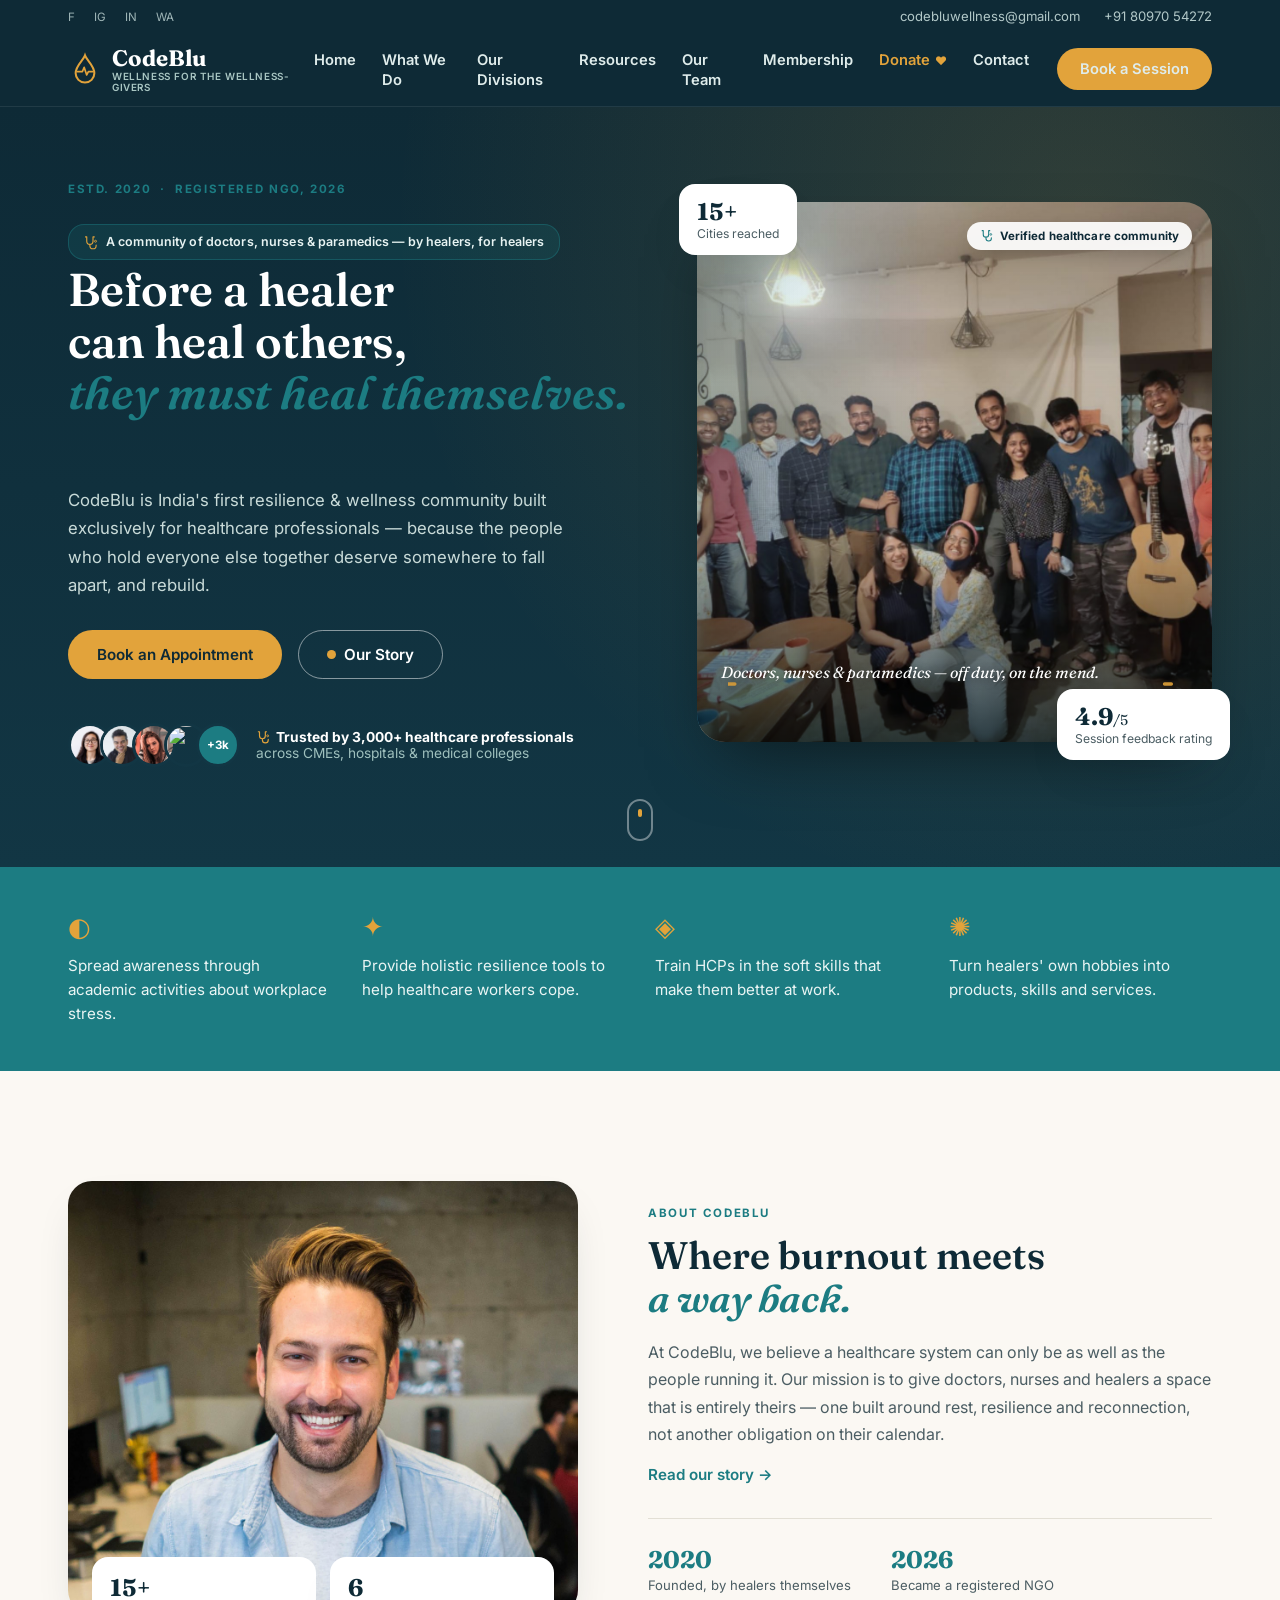
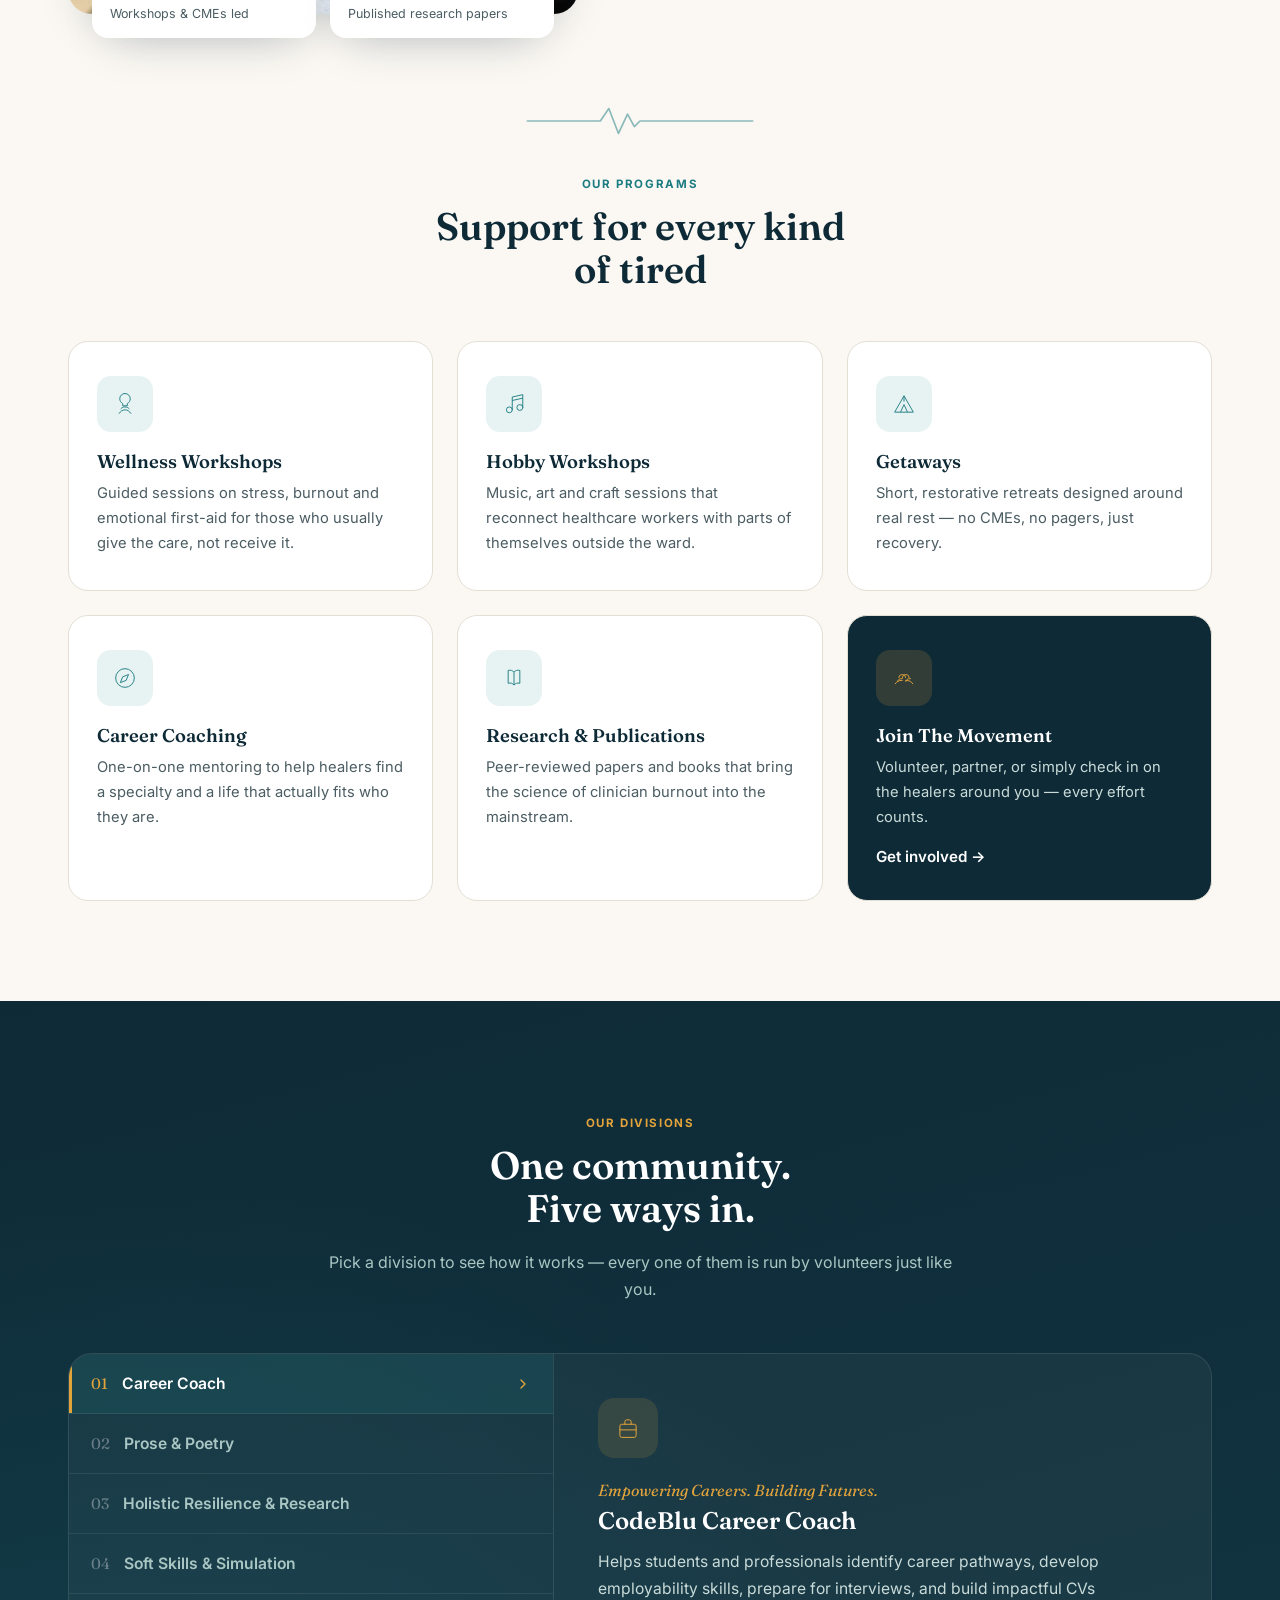
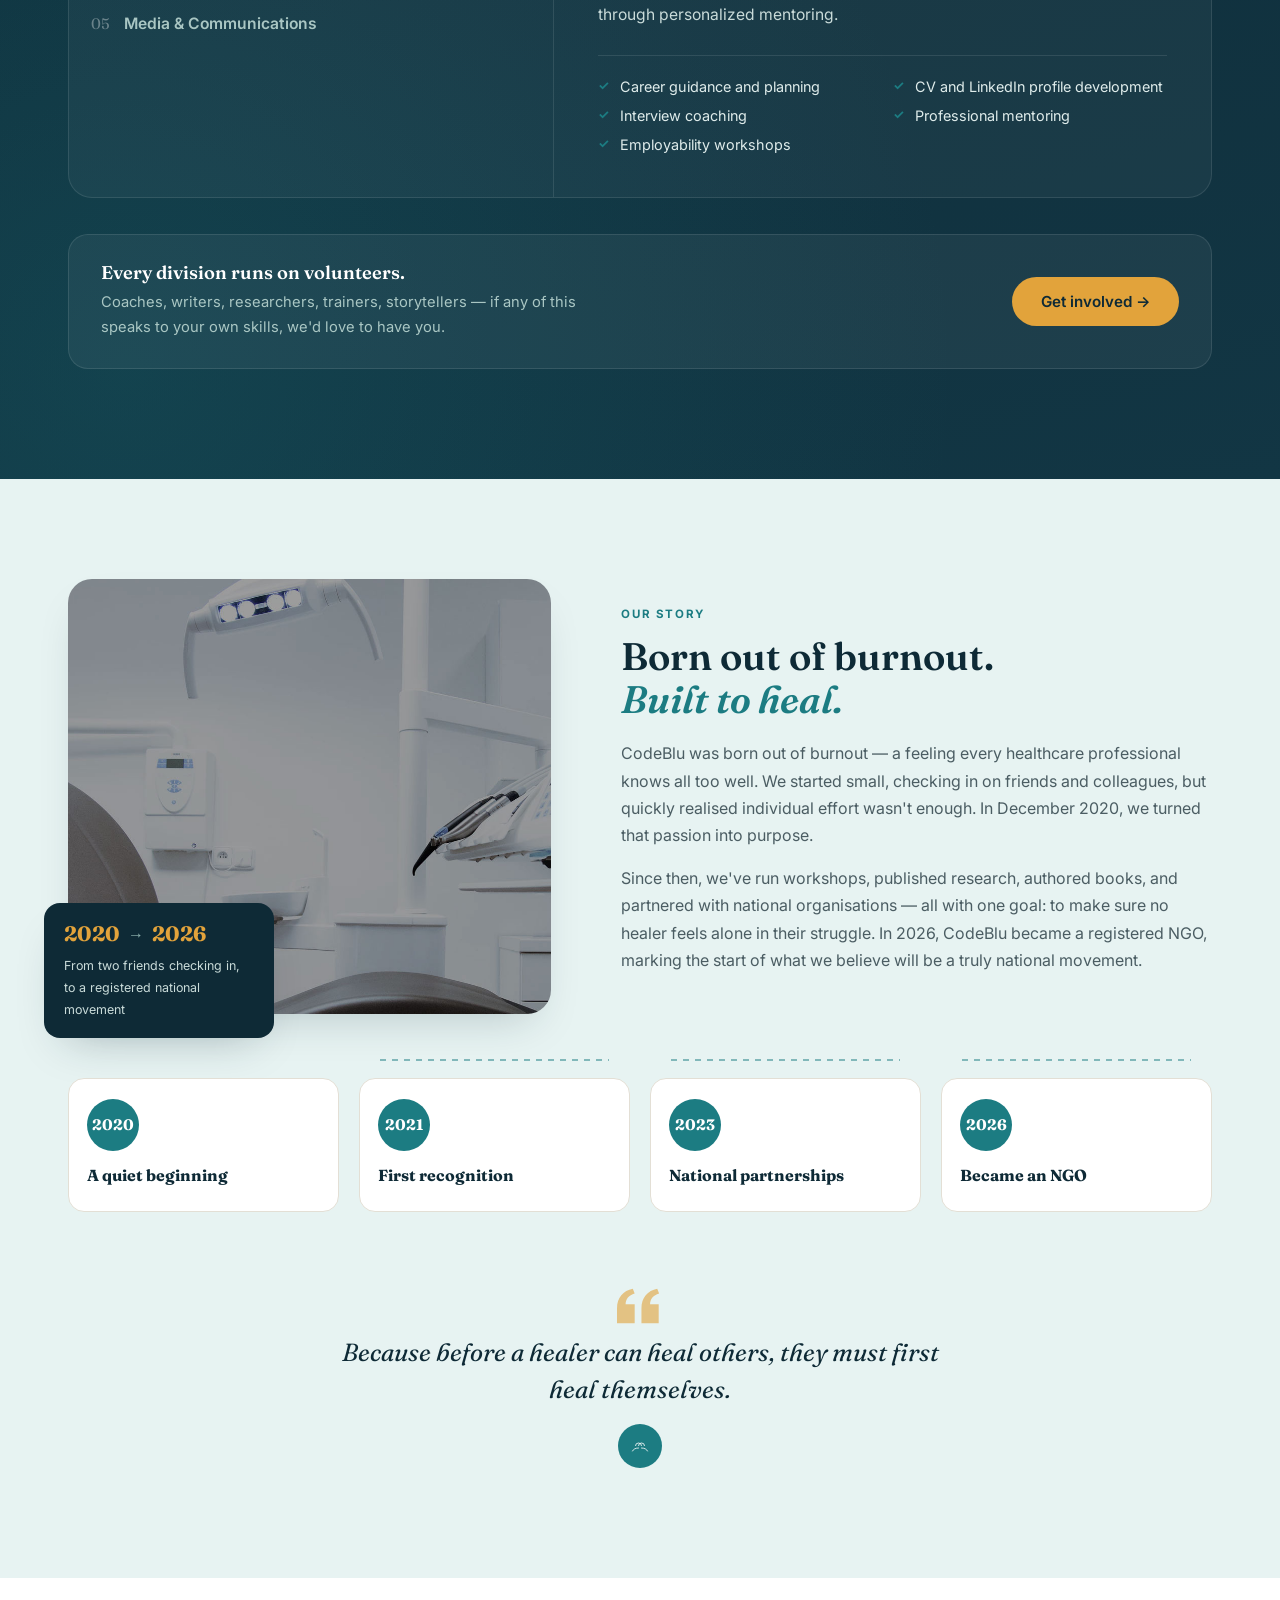
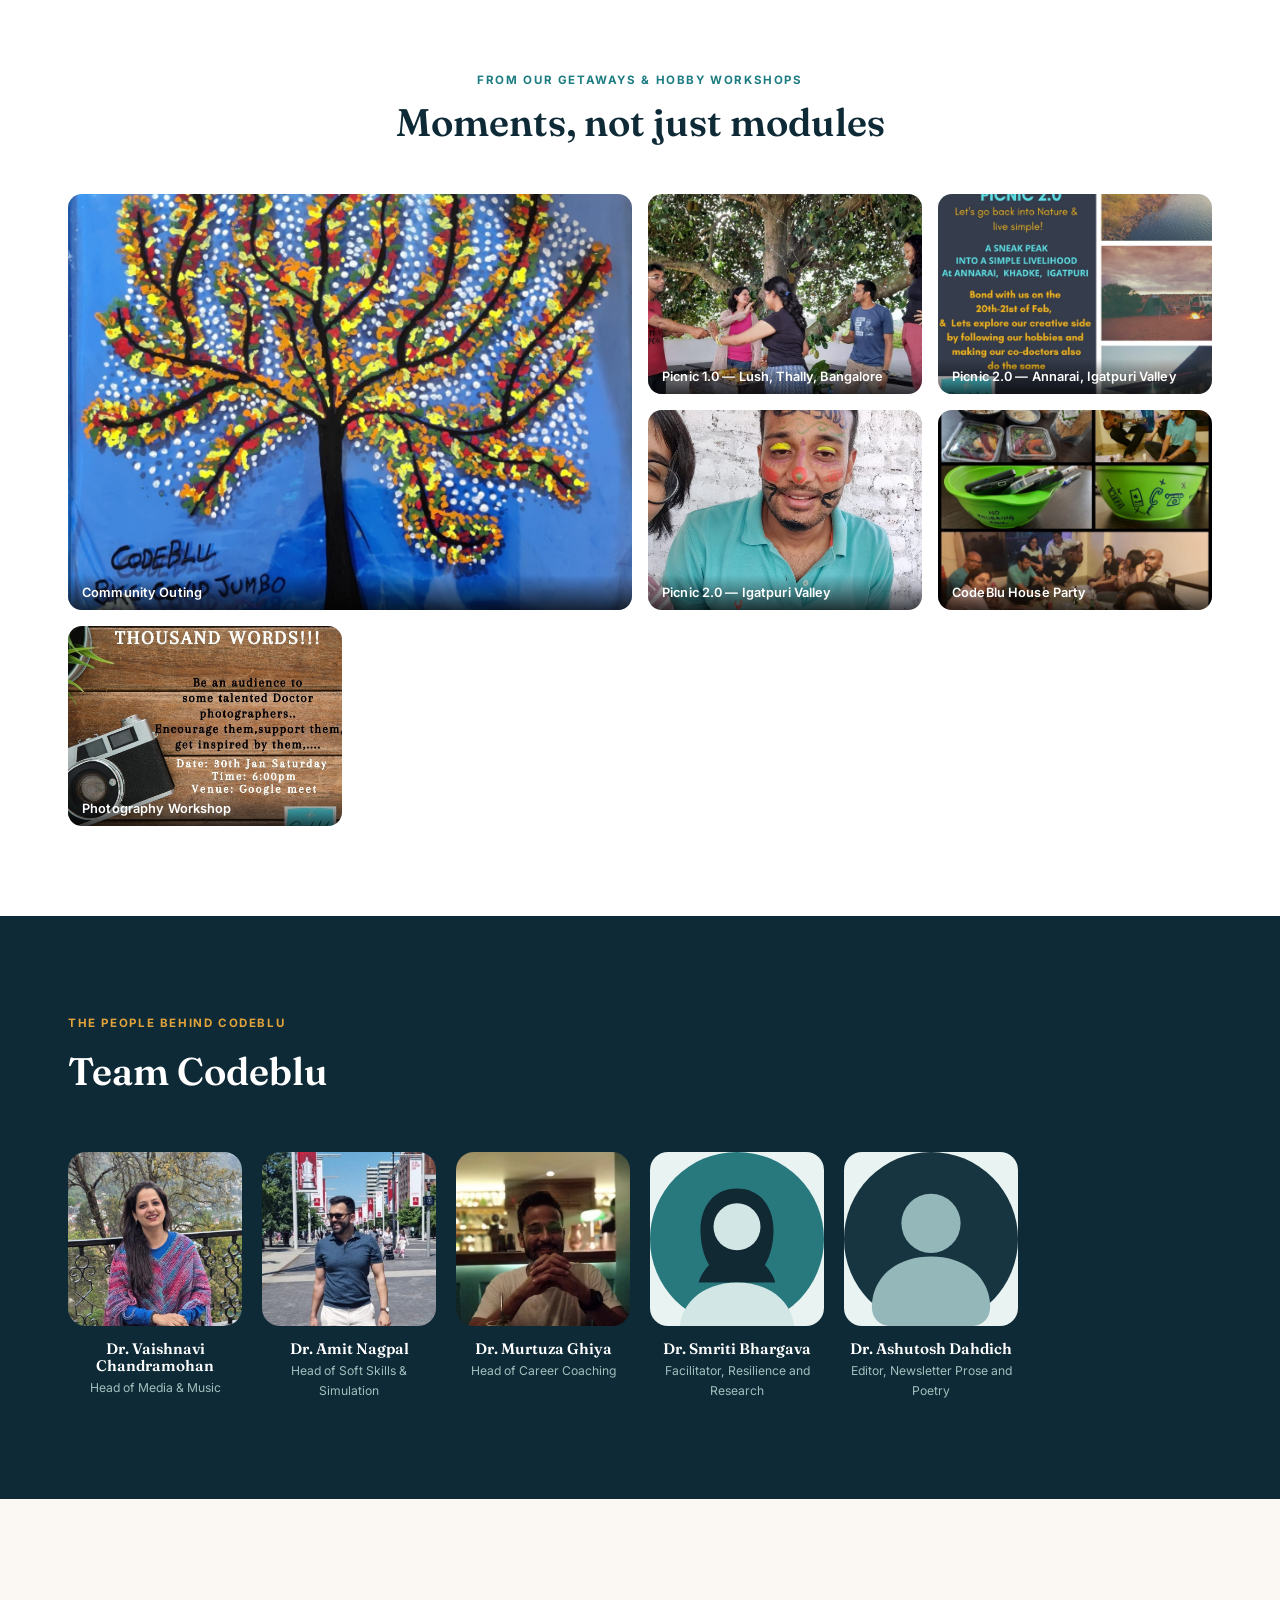
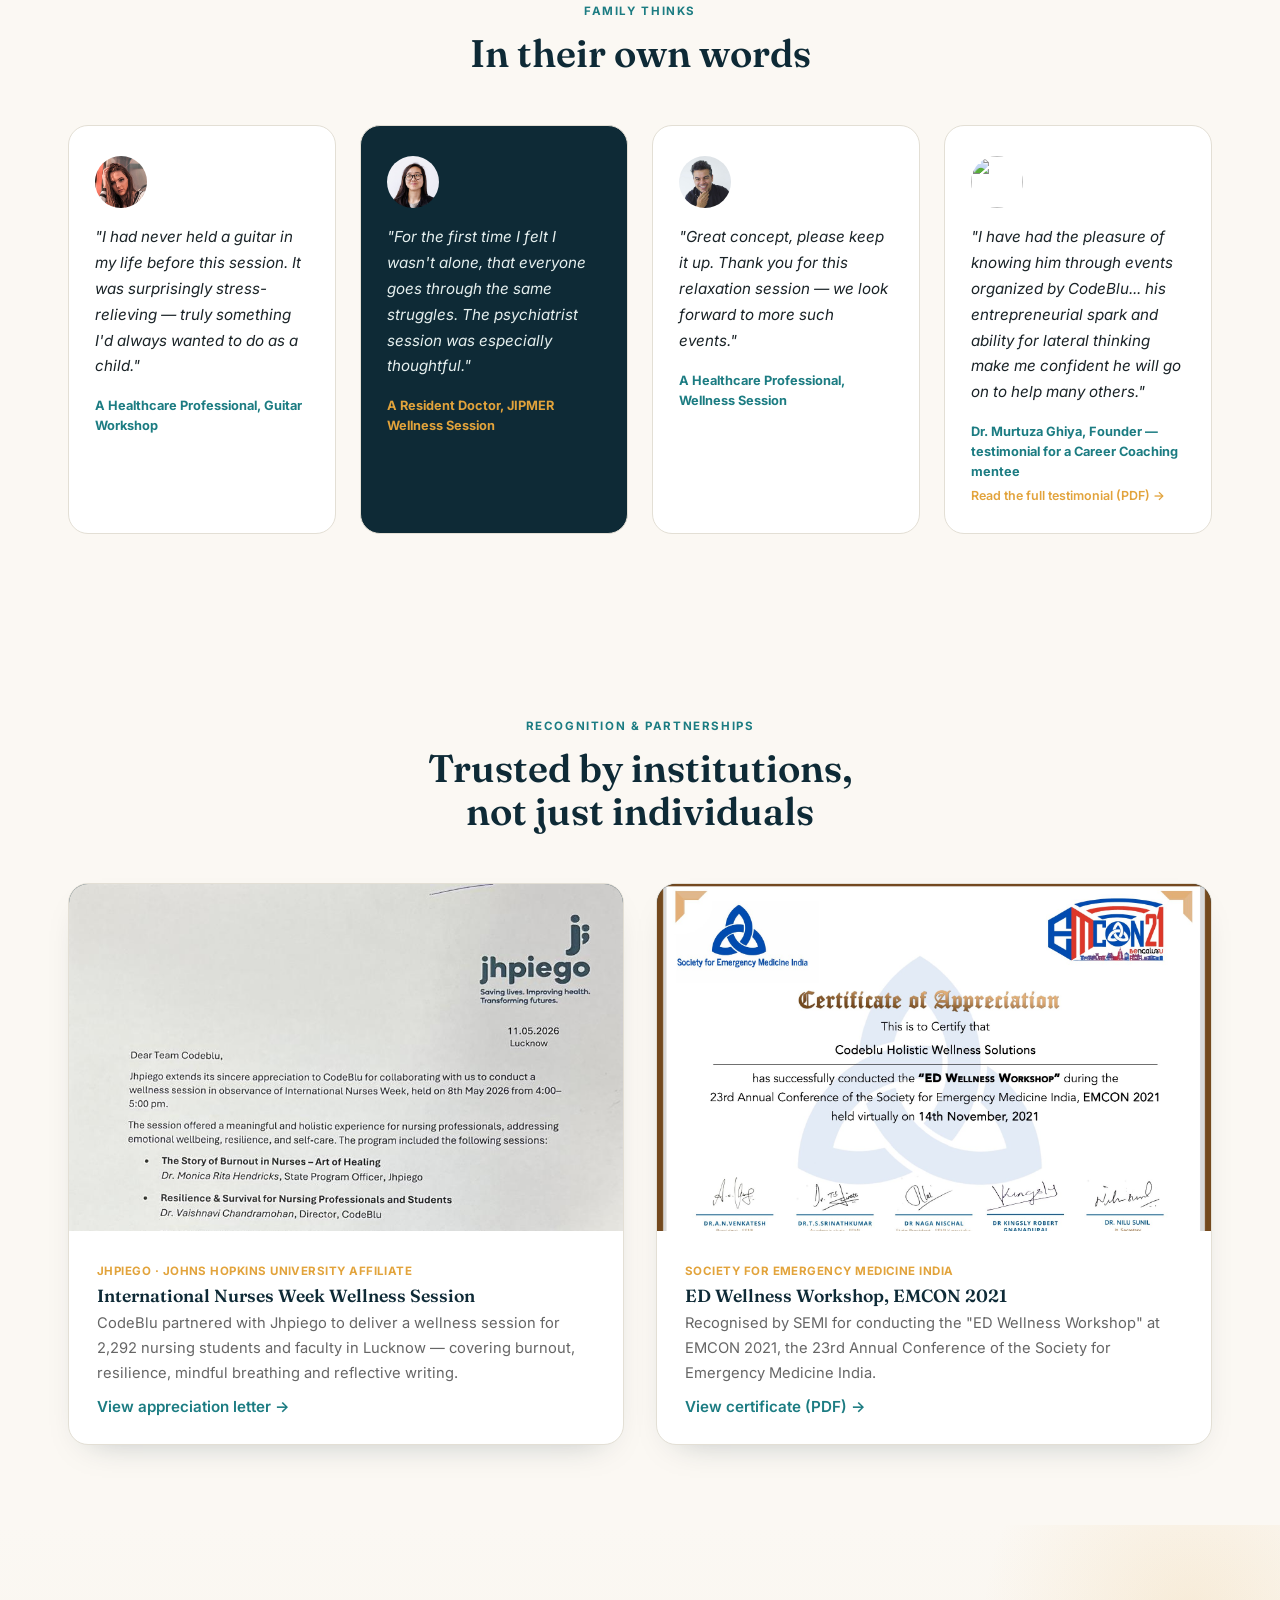
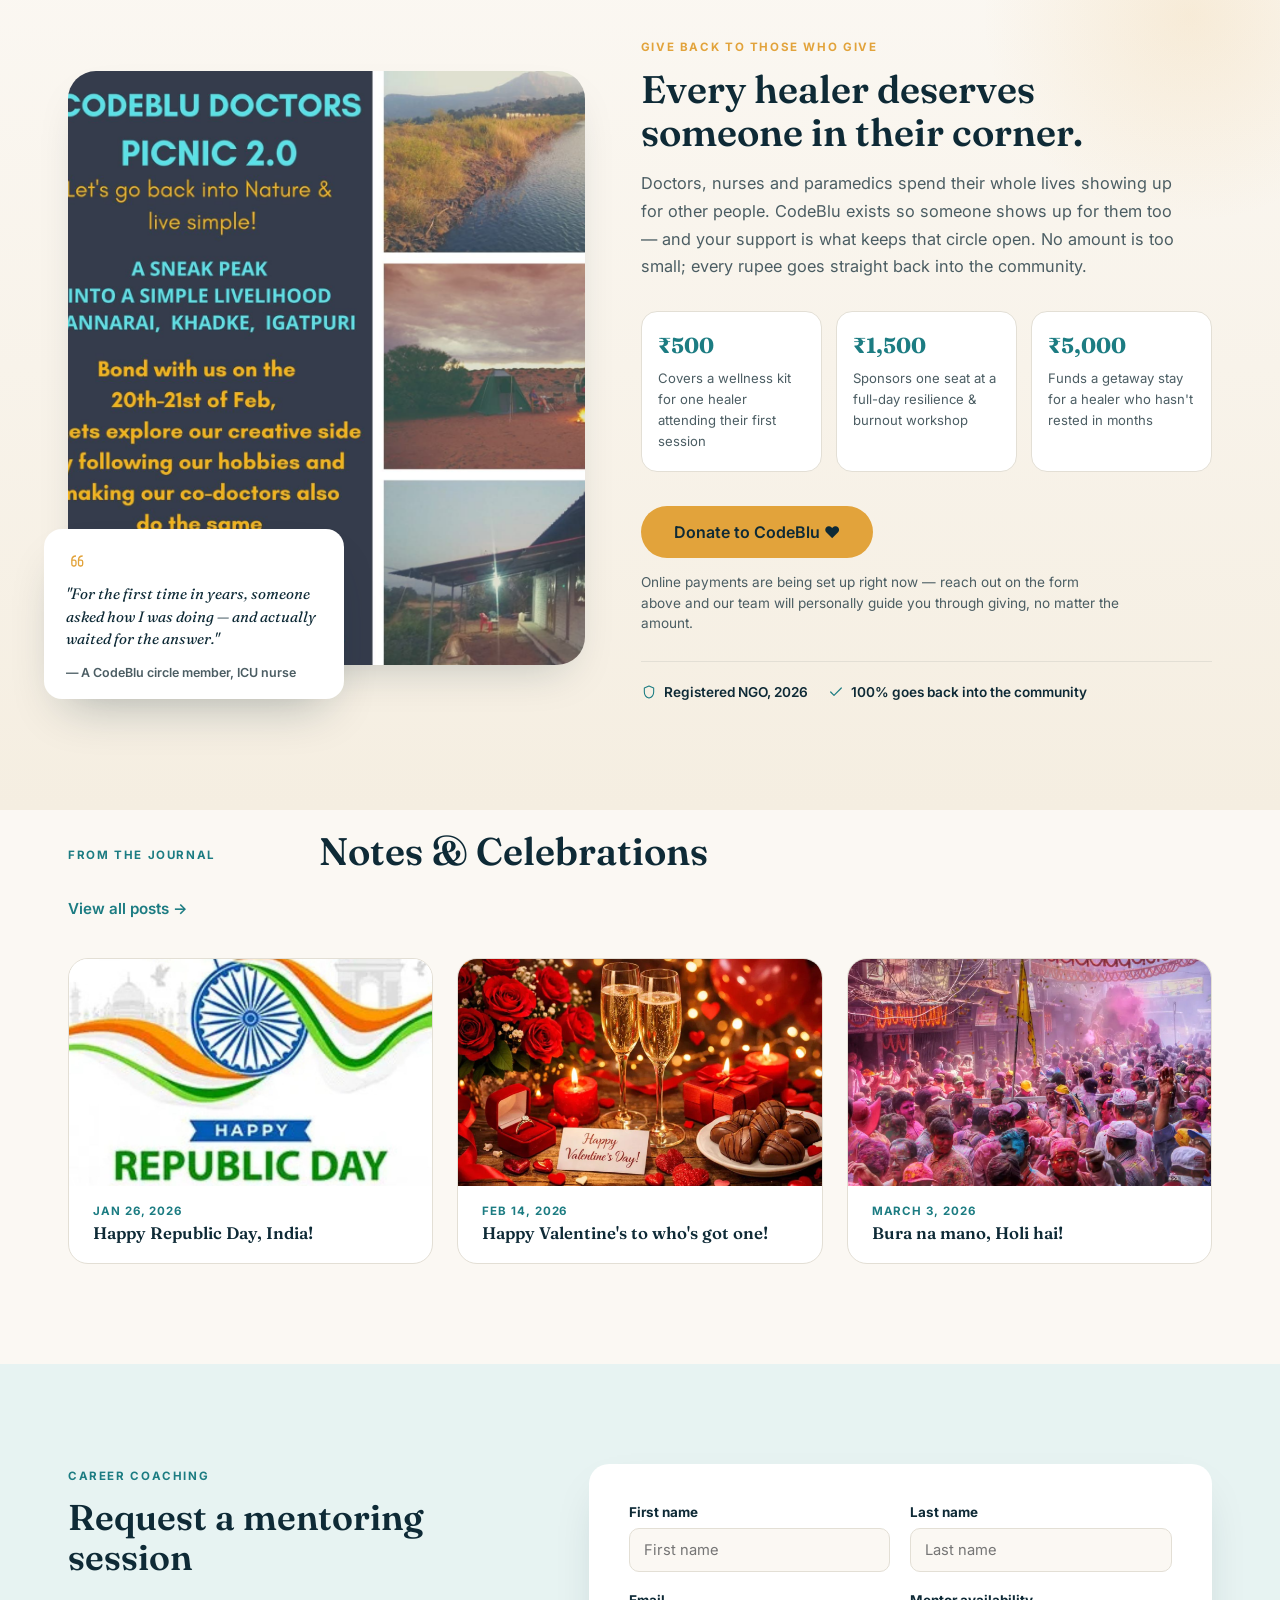
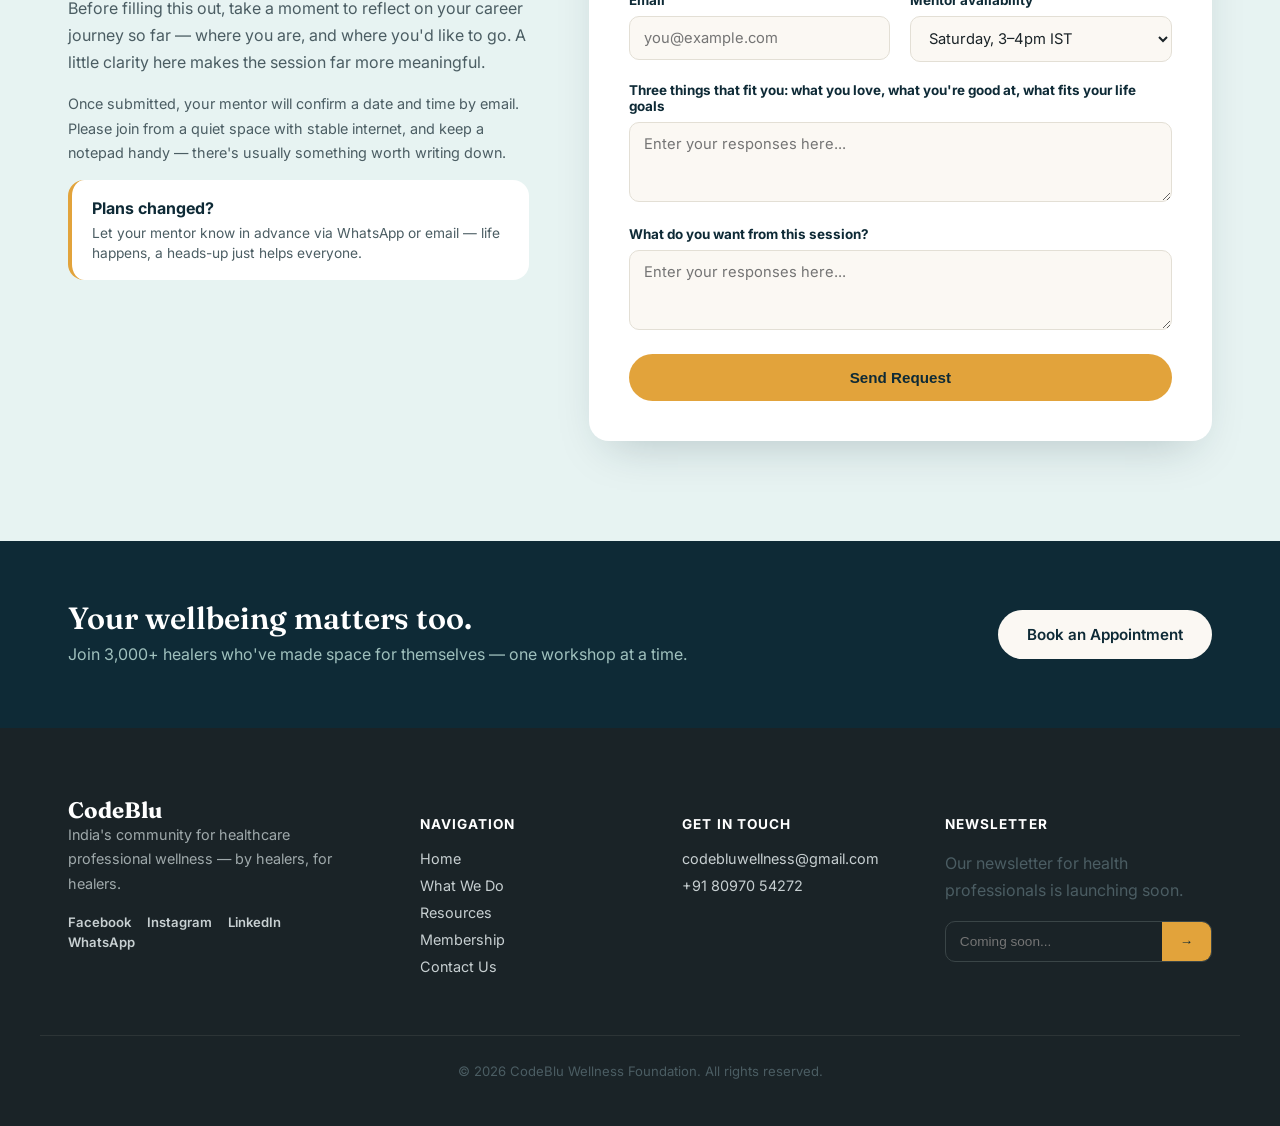
==== commit a65d6967: "Add files via upload" ====
--- a/index.html
+++ b/index.html
@@ -451,7 +451,7 @@
   <div class="wrap">
     <div class="section-head light" data-reveal>
       <span class="eyebrow">THE PEOPLE BEHIND CODEBLU</span>
-      <h2>A team of dedicated healers</h2>
+      <h2>Team Codeblu</h2>
     </div>
     <div class="team-grid">
       <div class="team-card" data-reveal>
@@ -470,19 +470,14 @@
         <span>Head of Career Coaching</span>
       </div>
       <div class="team-card" data-reveal>
-        <img src="images/team/avatar-female.svg" alt="Dr. Bee">
-        <h3>Dr. Bee</h3>
-        <span>Head of Prose &amp; Poetry</span>
+        <img src="images/team/avatar-female.svg" alt="Dr. Smriti Bhargava">
+        <h3>Dr. Smriti Bhargava</h3>
+        <span>Facilitator, Resilience and Research</span>
       </div>
       <div class="team-card" data-reveal>
-        <img src="images/team/avatar-female.svg" alt="Mrs. Samina Petiwala">
-        <h3>Mrs. Samina Petiwala</h3>
-        <span>Head of Gift Store &amp; Gala Events</span>
-      </div>
-      <div class="team-card" data-reveal>
-        <img src="images/team/avatar-male.svg" alt="Dr. John Doe">
-        <h3>Dr. John Doe</h3>
-        <span>Head of Vibes</span>
+        <img src="images/team/avatar-male.svg" alt="Dr. Ashutosh Dahdich">
+        <h3>Dr. Ashutosh Dahdich</h3>
+        <span>Editor, Newsletter Prose and Poetry</span>
       </div>
     </div>
   </div>
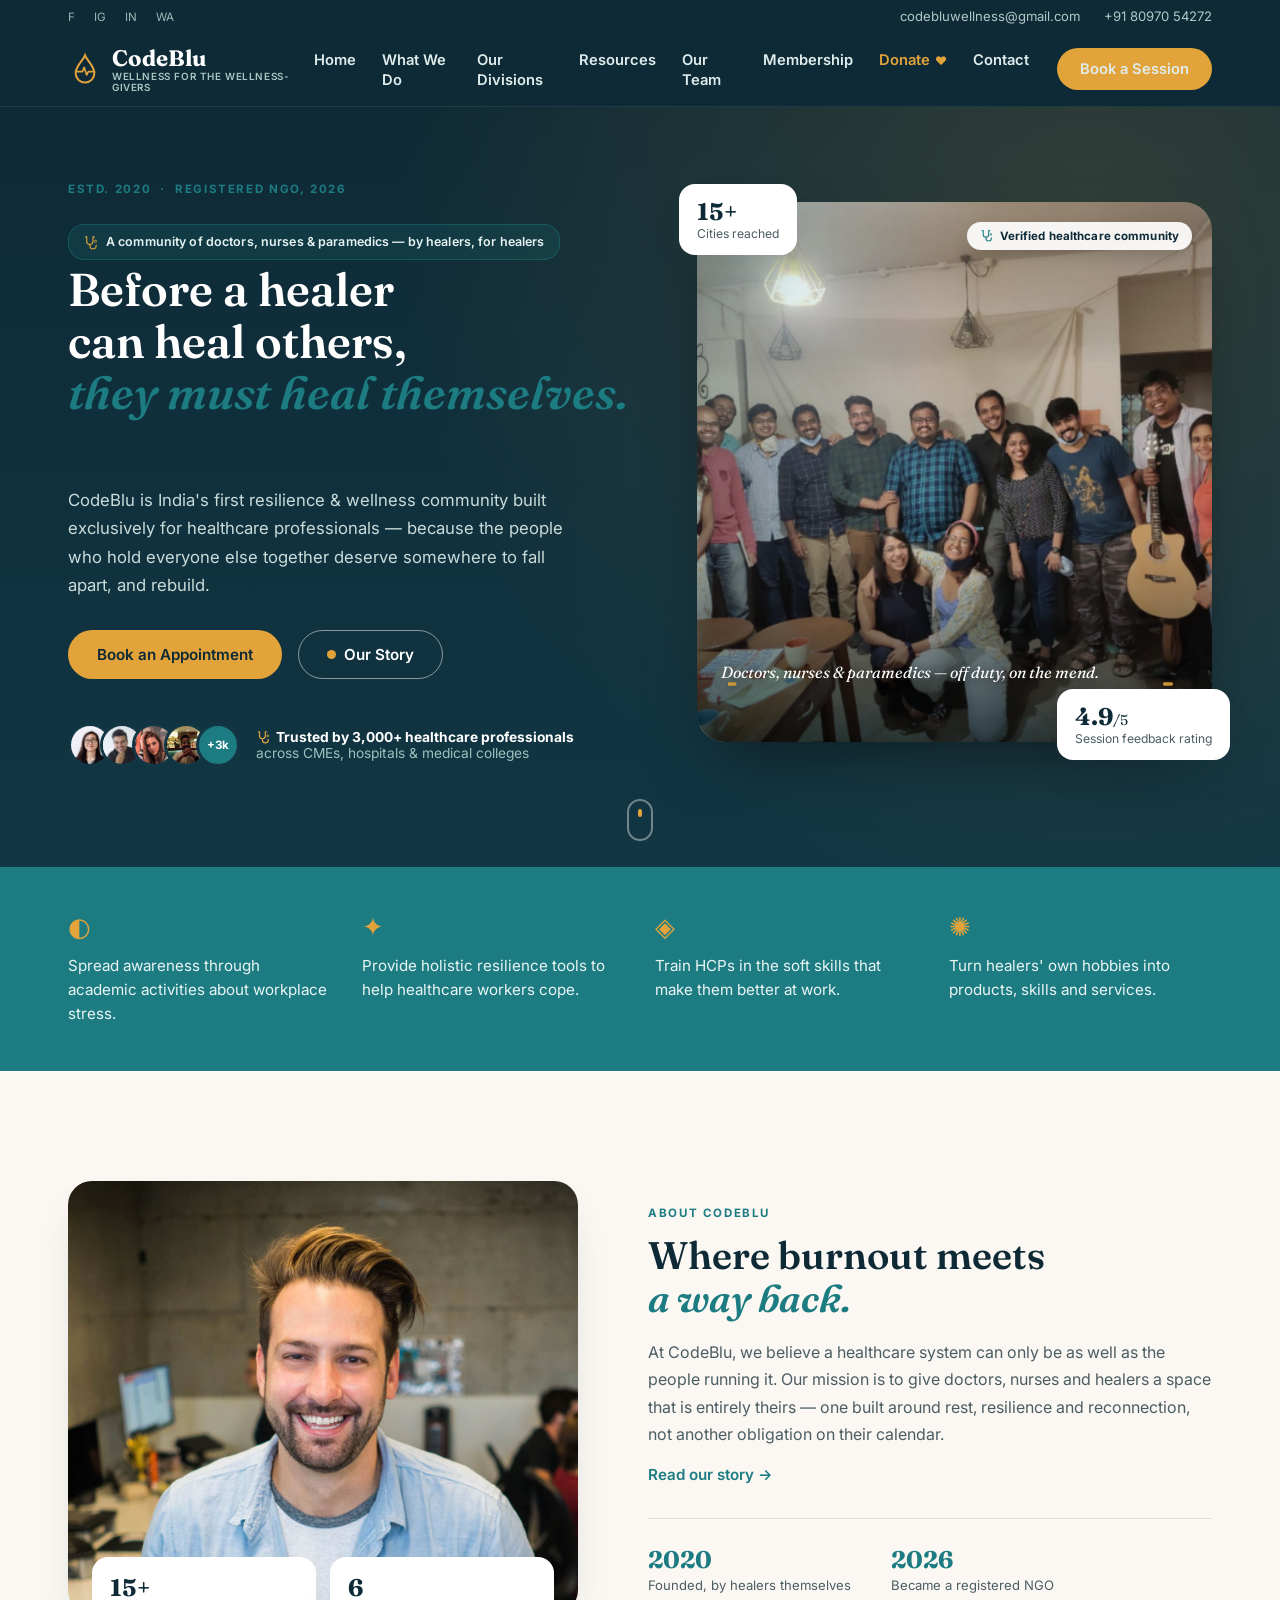
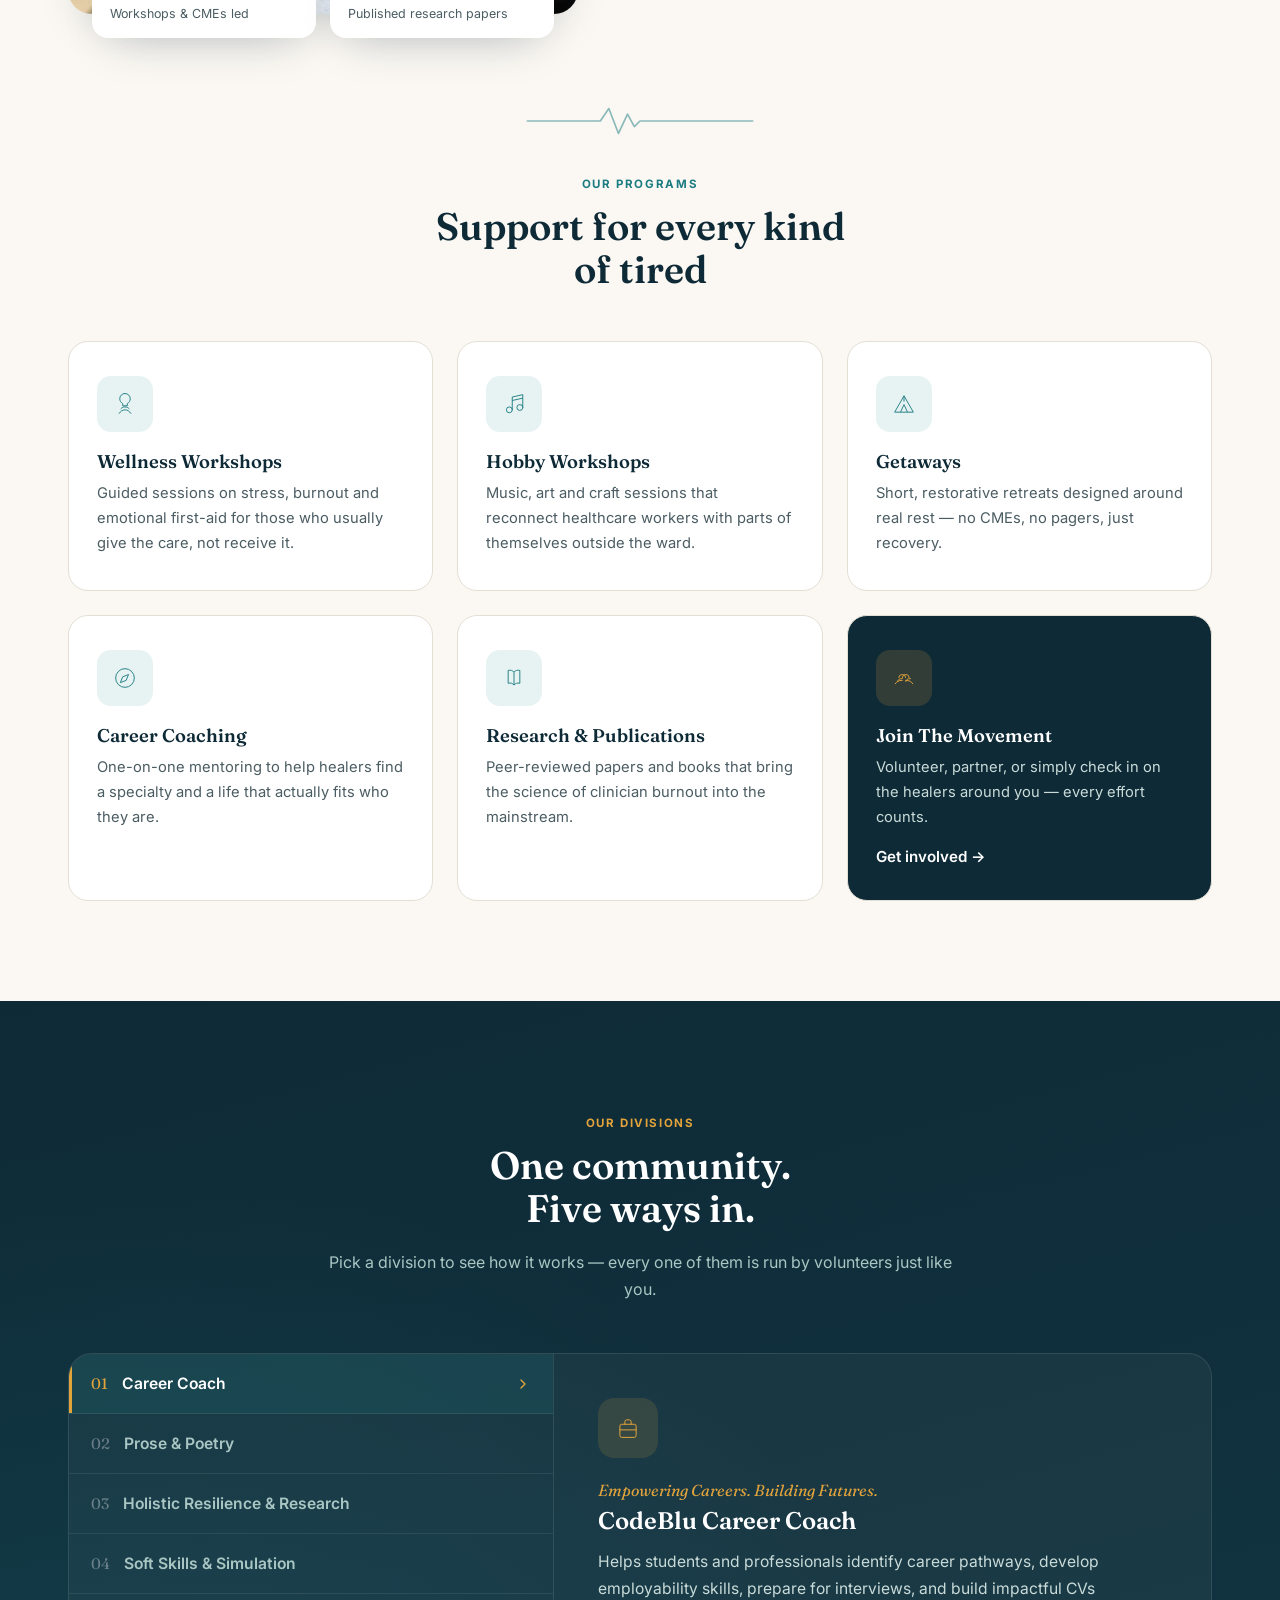
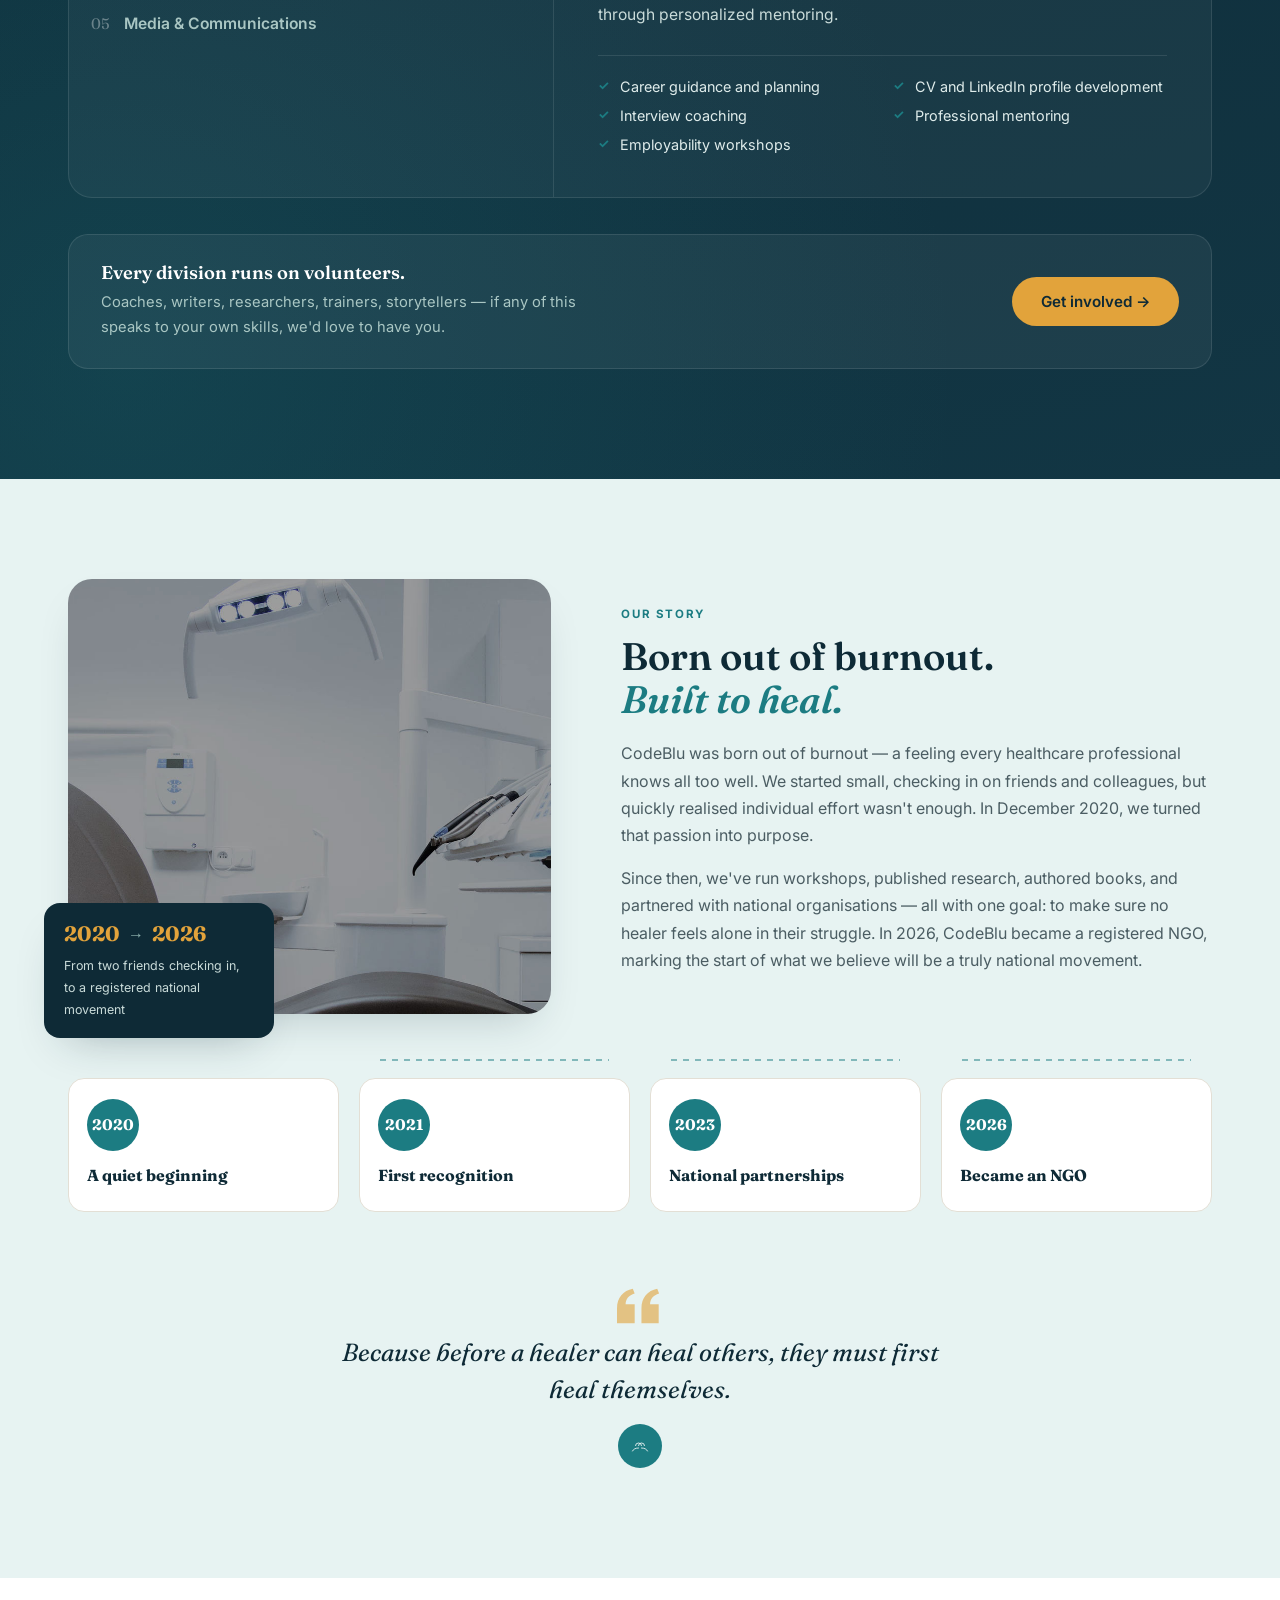
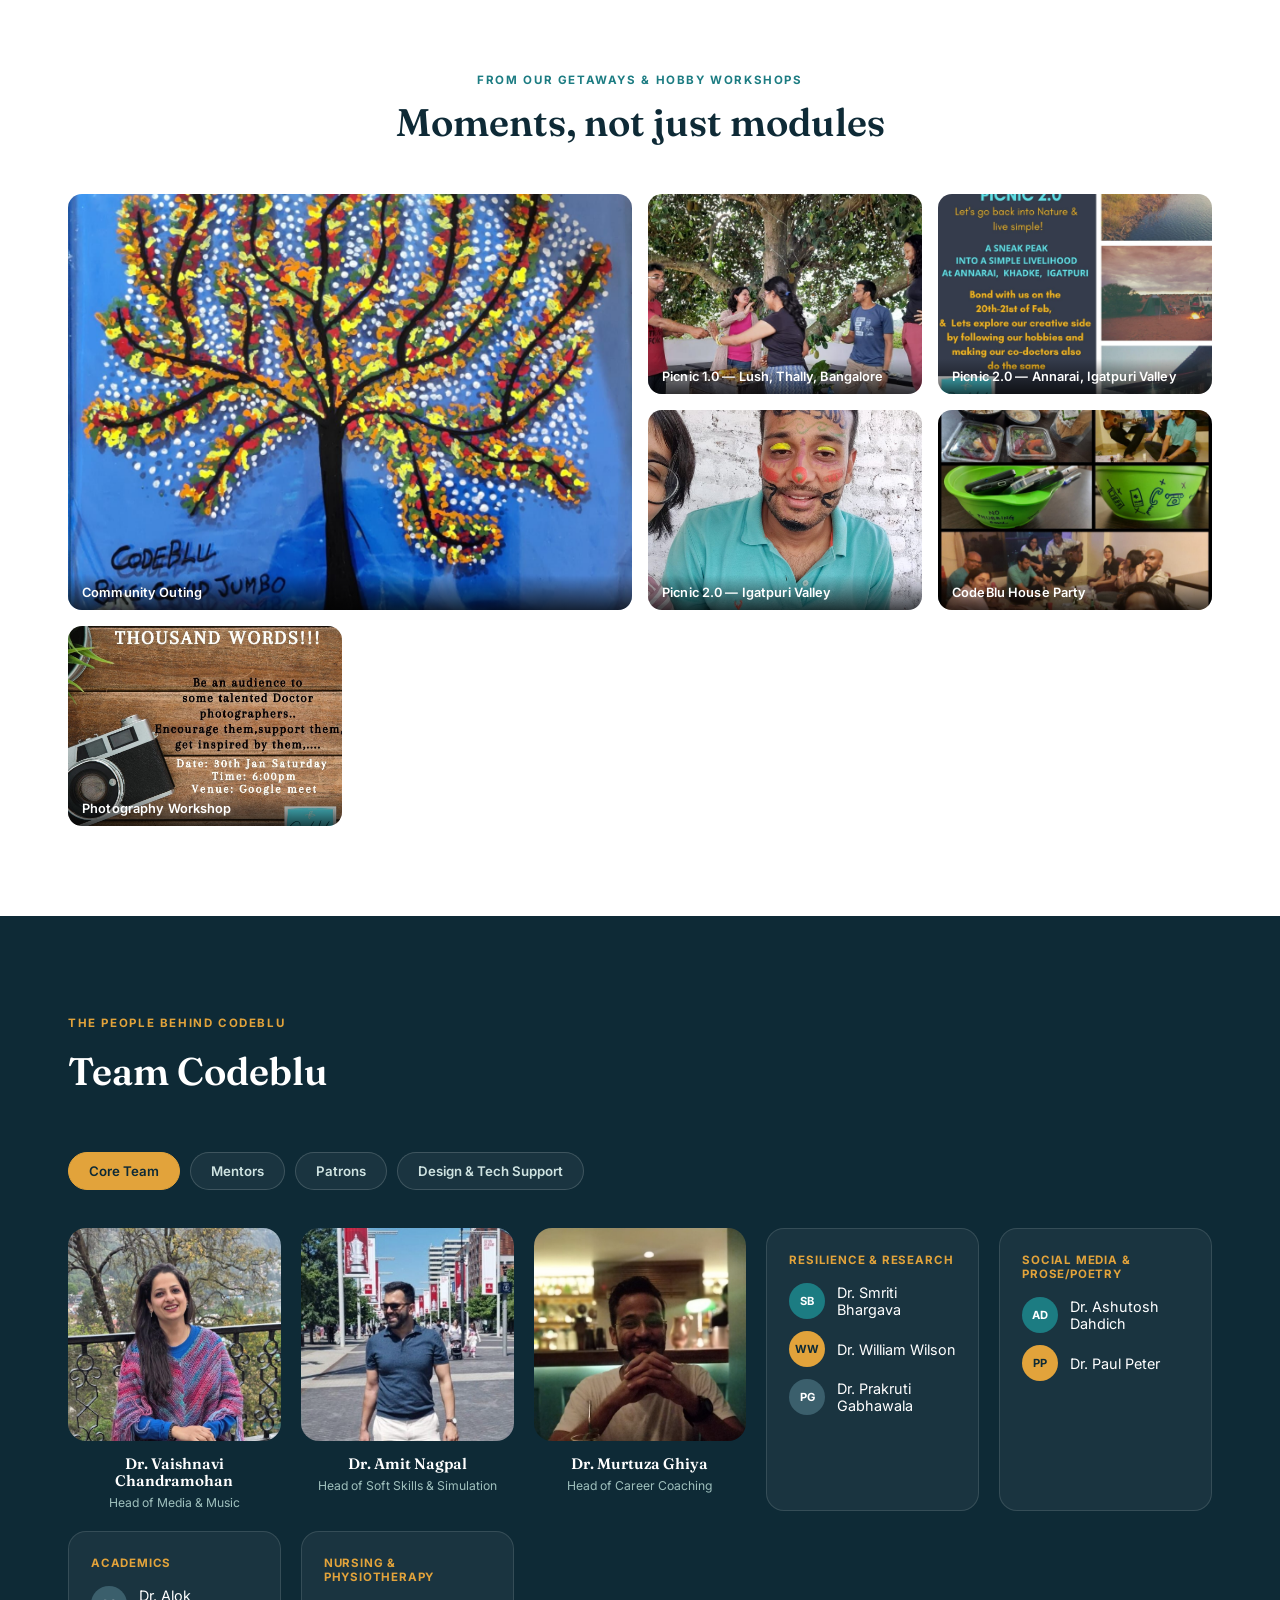
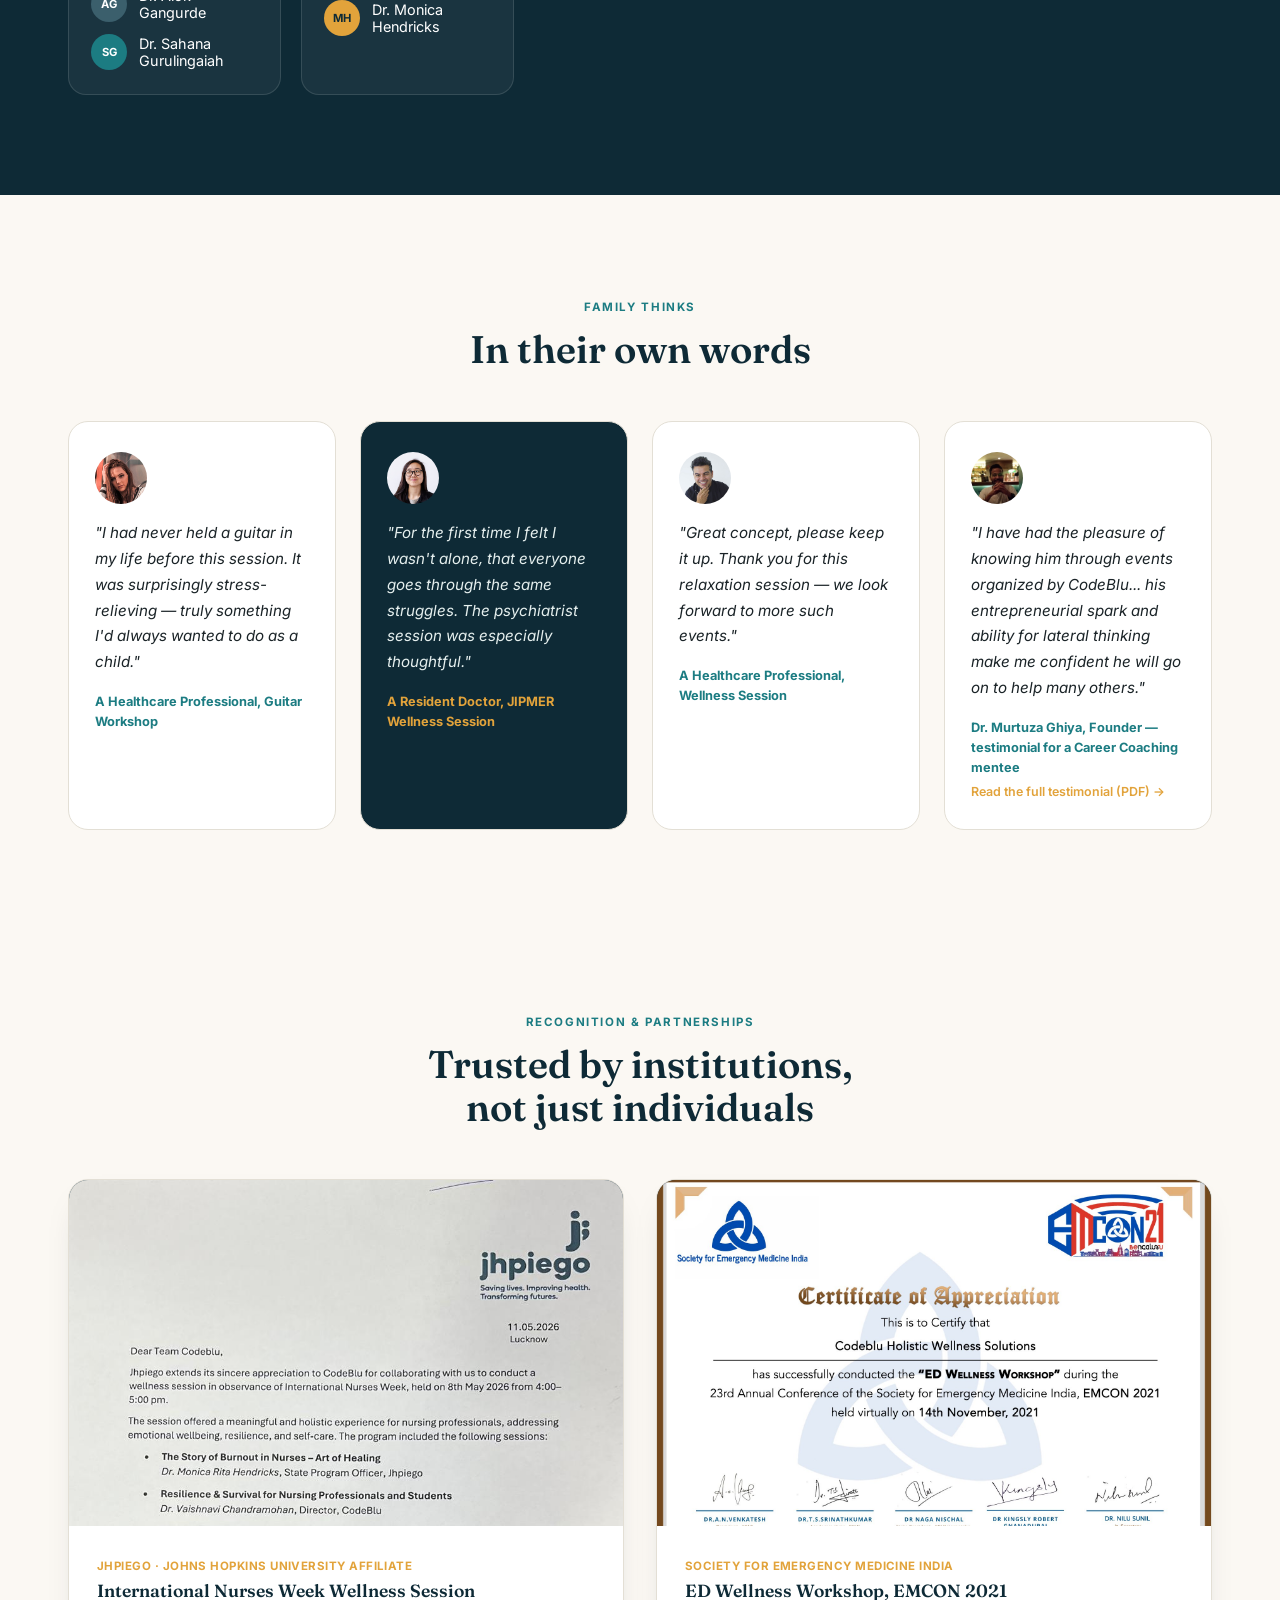
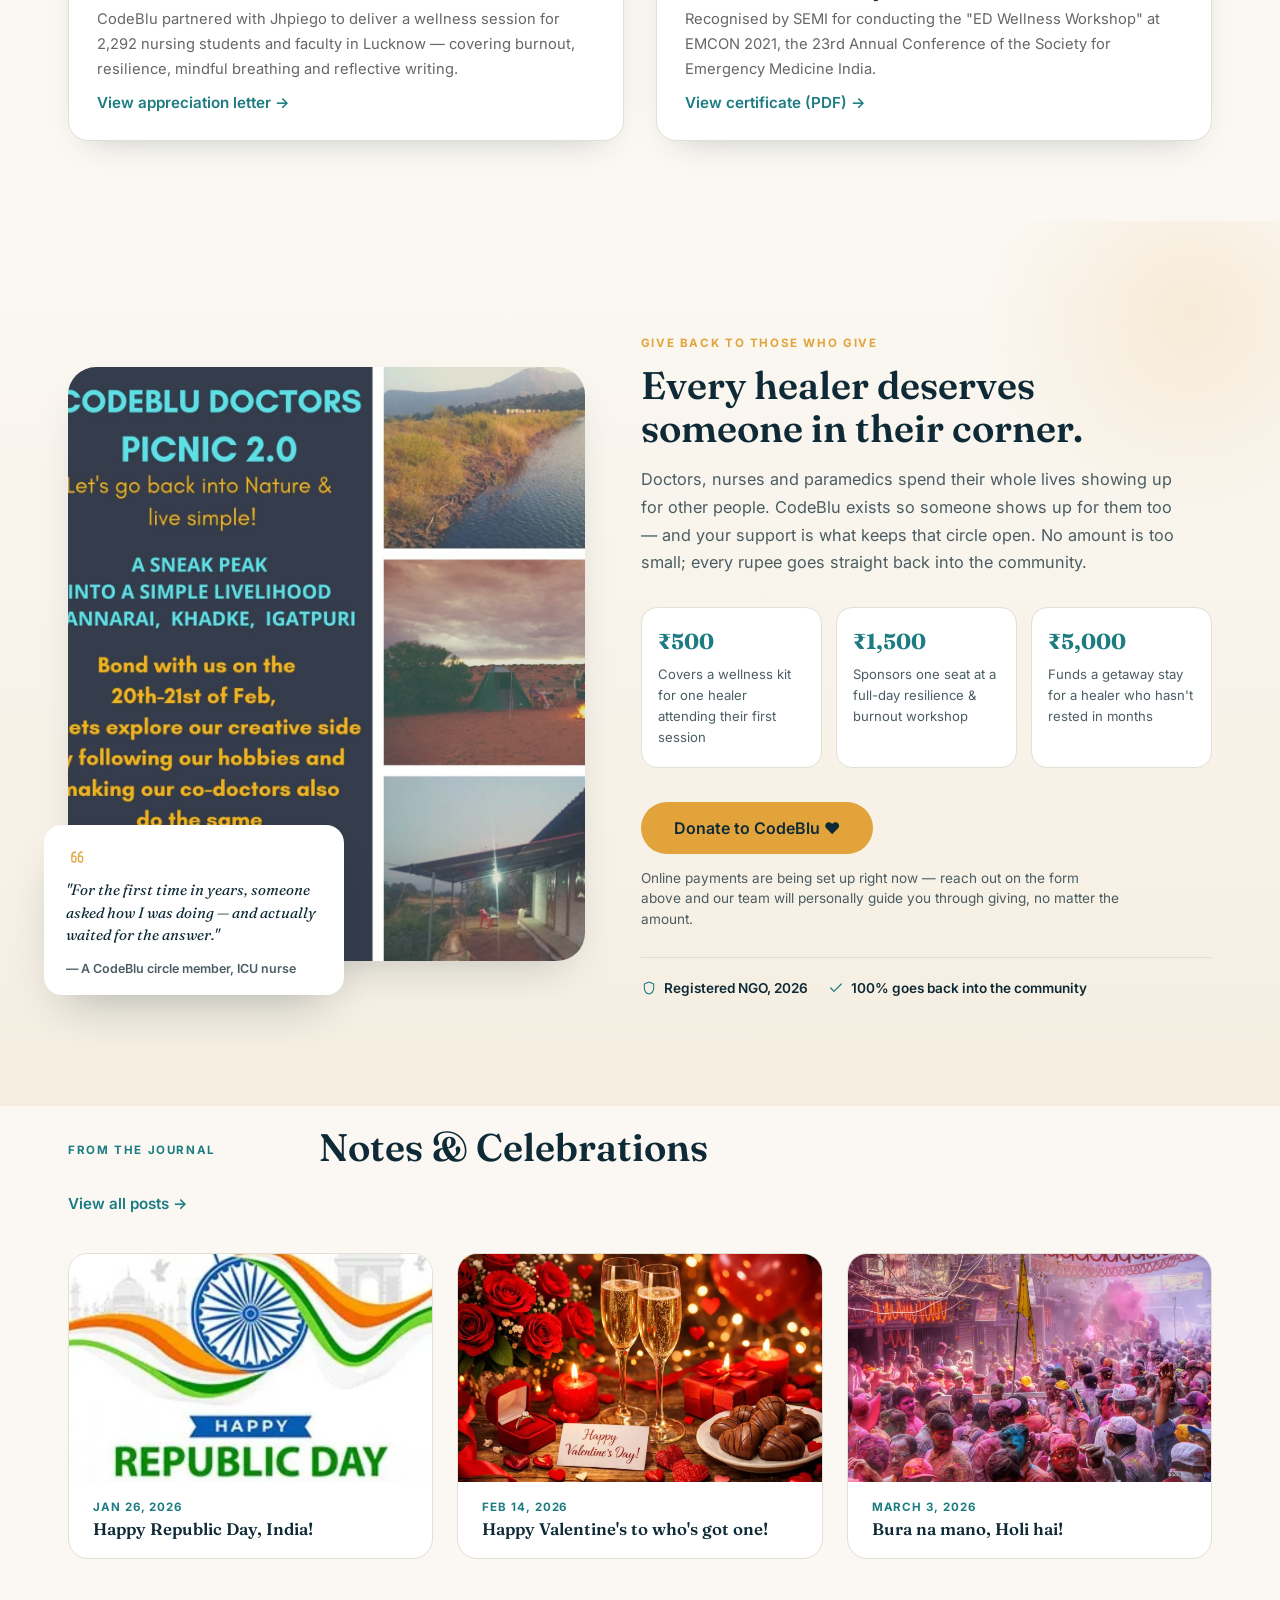
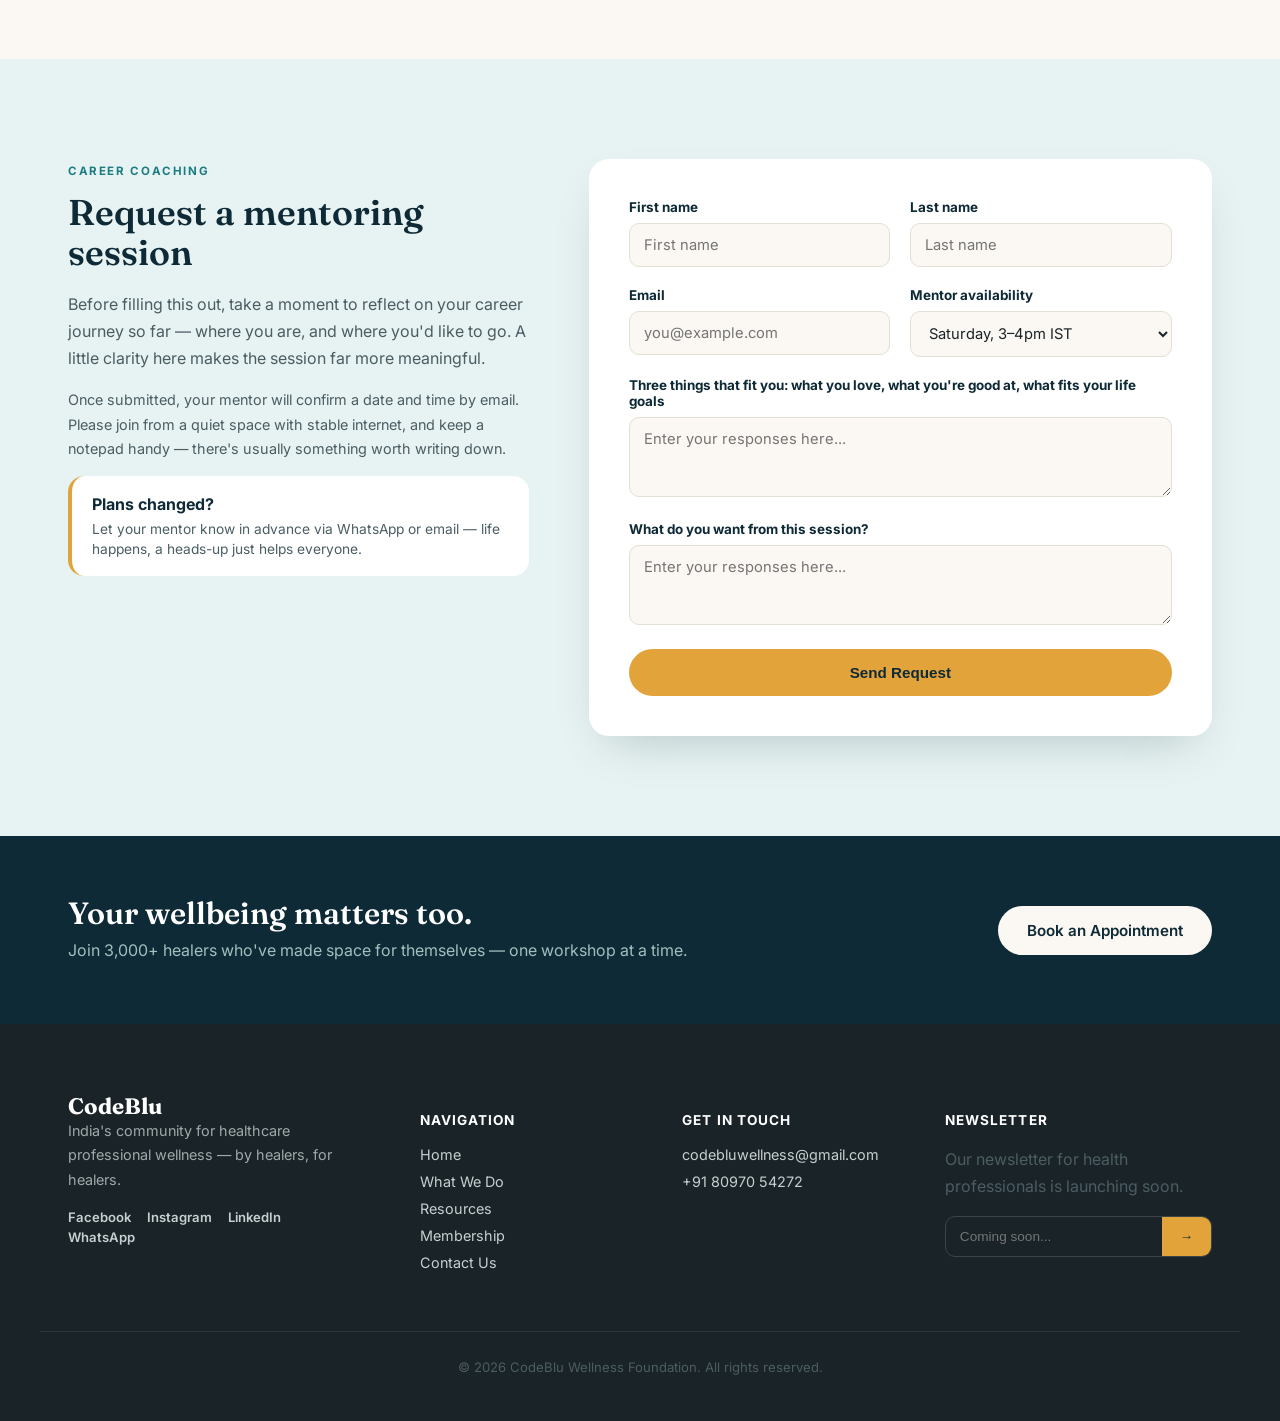
==== commit 1866cff7: "Add files via upload" ====
--- a/index.html
+++ b/index.html
@@ -453,32 +453,123 @@
       <span class="eyebrow">THE PEOPLE BEHIND CODEBLU</span>
       <h2>Team Codeblu</h2>
     </div>
-    <div class="team-grid">
-      <div class="team-card" data-reveal>
-        <img src="images/team/team-vaishnavi-chandramohan.jpg" alt="Dr. Vaishnavi Chandramohan">
-        <h3>Dr. Vaishnavi Chandramohan</h3>
-        <span>Head of Media &amp; Music</span>
-      </div>
-      <div class="team-card" data-reveal>
-        <img src="images/team/team-amit-nagpal.jpg" alt="Dr. Amit Nagpal">
-        <h3>Dr. Amit Nagpal</h3>
-        <span>Head of Soft Skills &amp; Simulation</span>
-      </div>
-      <div class="team-card" data-reveal>
-        <img src="images/team/team-murtuza-ghiya.jpg" alt="Dr. Murtuza Ghiya">
-        <h3>Dr. Murtuza Ghiya</h3>
-        <span>Head of Career Coaching</span>
-      </div>
-      <div class="team-card" data-reveal>
-        <img src="images/team/avatar-female.svg" alt="Dr. Smriti Bhargava">
-        <h3>Dr. Smriti Bhargava</h3>
-        <span>Facilitator, Resilience and Research</span>
-      </div>
-      <div class="team-card" data-reveal>
-        <img src="images/team/avatar-male.svg" alt="Dr. Ashutosh Dahdich">
-        <h3>Dr. Ashutosh Dahdich</h3>
-        <span>Editor, Newsletter Prose and Poetry</span>
-      </div>
+
+    <!-- category switch: keeps ~17 people out of one long scroll -->
+    <div class="team-filter" role="tablist" aria-label="Team categories" data-reveal>
+      <button class="team-filter-btn active" type="button" role="tab" aria-selected="true" data-cat="core">
+        Core Team
+      </button>
+      <button class="team-filter-btn" type="button" role="tab" aria-selected="false" data-cat="mentors">
+        Mentors
+      </button>
+      <button class="team-filter-btn" type="button" role="tab" aria-selected="false" data-cat="patrons">
+        Patrons
+      </button>
+      <button class="team-filter-btn" type="button" role="tab" aria-selected="false" data-cat="support">
+        Design &amp; Tech Support
+      </button>
+    </div>
+
+    <div class="team-panels">
+
+      <!-- CORE TEAM -->
+      <div class="team-grid" data-cat-panel="core">
+        <div class="team-card" data-reveal>
+          <img src="images/team/team-vaishnavi-chandramohan.jpg" alt="Dr. Vaishnavi Chandramohan">
+          <h3>Dr. Vaishnavi Chandramohan</h3>
+          <span>Head of Media &amp; Music</span>
+        </div>
+        <div class="team-card" data-reveal>
+          <img src="images/team/team-amit-nagpal.jpg" alt="Dr. Amit Nagpal">
+          <h3>Dr. Amit Nagpal</h3>
+          <span>Head of Soft Skills &amp; Simulation</span>
+        </div>
+        <div class="team-card" data-reveal>
+          <img src="images/team/team-murtuza-ghiya.jpg" alt="Dr. Murtuza Ghiya">
+          <h3>Dr. Murtuza Ghiya</h3>
+          <span>Head of Career Coaching</span>
+        </div>
+
+        <div class="team-role-card" data-reveal>
+          <span class="role-eyebrow">Resilience &amp; Research</span>
+          <ul class="role-member-list">
+            <li><span class="avatar-initials ai-1">SB</span>Dr. Smriti Bhargava</li>
+            <li><span class="avatar-initials ai-2">WW</span>Dr. William Wilson</li>
+            <li><span class="avatar-initials ai-3">PG</span>Dr. Prakruti Gabhawala</li>
+          </ul>
+        </div>
+
+        <div class="team-role-card" data-reveal>
+          <span class="role-eyebrow">Social Media &amp; Prose/Poetry</span>
+          <ul class="role-member-list">
+            <li><span class="avatar-initials ai-1">AD</span>Dr. Ashutosh Dahdich</li>
+            <li><span class="avatar-initials ai-2">PP</span>Dr. Paul Peter</li>
+          </ul>
+        </div>
+
+        <div class="team-role-card" data-reveal>
+          <span class="role-eyebrow">Academics</span>
+          <ul class="role-member-list">
+            <li><span class="avatar-initials ai-3">AG</span>Dr. Alok Gangurde</li>
+            <li><span class="avatar-initials ai-1">SG</span>Dr. Sahana Gurulingaiah</li>
+          </ul>
+        </div>
+
+        <div class="team-role-card" data-reveal>
+          <span class="role-eyebrow">Nursing &amp; Physiotherapy</span>
+          <ul class="role-member-list">
+            <li><span class="avatar-initials ai-2">MH</span>Dr. Monica Hendricks</li>
+          </ul>
+        </div>
+      </div>
+
+      <!-- MENTORS -->
+      <div class="team-grid" data-cat-panel="mentors" hidden>
+        <div class="team-person-card" data-reveal>
+          <span class="avatar-initials ai-block ai-1">RN</span>
+          <h3>Dr. Ram Nair</h3>
+          <span>Former CEO, JeevaRaksha Trust</span>
+        </div>
+        <div class="team-person-card" data-reveal>
+          <span class="avatar-initials ai-block ai-2">GC</span>
+          <h3>Dr. Gunjan Chanchalani</h3>
+          <span>Vice President, ISCCM</span>
+        </div>
+        <div class="team-person-card" data-reveal>
+          <span class="avatar-initials ai-block ai-3">SG</span>
+          <h3>Dr. Saurabh Gupta</h3>
+          <span>Public Health Consultant, UK</span>
+        </div>
+      </div>
+
+      <!-- PATRONS -->
+      <div class="team-grid" data-cat-panel="patrons" hidden>
+        <div class="team-person-card" data-reveal>
+          <span class="avatar-initials ai-block ai-1">NK</span>
+          <h3>Dr. Nilima Kadambi</h3>
+          <span>Former Chairperson, IMA Standing Committee for Wellbeing</span>
+        </div>
+        <div class="team-person-card" data-reveal>
+          <span class="avatar-initials ai-block ai-2">AR</span>
+          <h3>Dr. Anthony Robert</h3>
+          <span>Former Advisor, IMA Standing Committee for Wellbeing</span>
+        </div>
+      </div>
+
+      <!-- DESIGN & TECHNICAL SUPPORT -->
+      <div class="team-grid" data-cat-panel="support" hidden>
+        <div class="team-person-card" data-reveal>
+          <span class="avatar-initials ai-block ai-3">CR</span>
+          <h3>Mrs. Chandni Raheja</h3>
+          <span>Design &amp; Technical Support</span>
+        </div>
+        <div class="team-person-card" data-reveal>
+          <span class="avatar-initials ai-block ai-1">AA</span>
+          <h3>Dr. Amrutha Avati</h3>
+          <span>Design &amp; Technical Support</span>
+        </div>
+      </div>
+
     </div>
   </div>
 </section>
--- a/css/redesign.css
+++ b/css/redesign.css
@@ -466,11 +466,64 @@
 
 /* ============ TEAM ============ */
 .team{background:var(--navy);padding:100px 0;}
-.team-grid{display:grid;grid-template-columns:repeat(6,1fr);gap:20px;}
+
+/* category switch — keeps ~17 names from turning into one long scroll */
+.team-filter{display:flex;flex-wrap:wrap;gap:10px;margin-bottom:38px;}
+.team-filter-btn{
+  background:rgba(255,255,255,.05);border:1px solid rgba(255,255,255,.16);
+  color:#cfe3e1;padding:10px 20px;border-radius:999px;
+  font-family:var(--sans);font-size:.83rem;font-weight:600;
+  cursor:pointer;transition:.25s ease;white-space:nowrap;
+}
+.team-filter-btn:hover{background:rgba(255,255,255,.1);color:#fff;}
+.team-filter-btn.active{background:var(--amber);border-color:var(--amber);color:var(--navy);}
+
+.team-panels{position:relative;}
+.team-grid{display:grid;grid-template-columns:repeat(auto-fit,minmax(210px,1fr));gap:20px;align-items:stretch;}
+.team-grid[hidden]{display:none;}
+
+/* individual, photo-based card (existing style, untouched) */
 .team-card{text-align:center;}
 .team-card img{width:100%;aspect-ratio:1/1;object-fit:cover;border-radius:18px;margin-bottom:14px;filter:grayscale(.15);}
 .team-card h3{color:#fff;font-size:.95rem;margin-bottom:2px;}
 .team-card span{color:#9fc0bd;font-size:.76rem;}
+
+/* individual card without a photo — initials avatar instead (mentors/patrons/support) */
+.team-person-card{text-align:center;}
+.team-person-card .avatar-initials.ai-block{
+  width:100%;aspect-ratio:1/1;border-radius:18px;margin-bottom:14px;
+  font-size:1.6rem;letter-spacing:.03em;
+}
+.team-person-card h3{color:#fff;font-size:.95rem;margin-bottom:2px;}
+.team-person-card span{color:#9fc0bd;font-size:.76rem;line-height:1.4;display:block;}
+
+/* grouped "division" card — several people sharing one role, one compact card */
+.team-role-card{
+  background:rgba(255,255,255,.05);border:1px solid rgba(255,255,255,.12);
+  border-radius:18px;padding:24px 22px;text-align:left;
+  display:flex;flex-direction:column;gap:16px;transition:.25s ease;
+}
+.team-role-card:hover{background:rgba(255,255,255,.08);border-color:rgba(255,255,255,.2);}
+.role-eyebrow{
+  font-family:var(--sans);font-size:.72rem;letter-spacing:.07em;text-transform:uppercase;
+  color:var(--amber);font-weight:700;
+}
+.role-member-list{display:flex;flex-direction:column;gap:12px;}
+.role-member-list li{display:flex;align-items:center;gap:12px;color:#fff;font-size:.9rem;}
+
+/* circular initials avatar, used inline in role-cards and standalone in person-cards */
+.avatar-initials{
+  flex-shrink:0;display:inline-flex;align-items:center;justify-content:center;
+  width:36px;height:36px;border-radius:50%;color:#fff;font-weight:700;font-size:.7rem;
+}
+.ai-1{background:var(--teal);}
+.ai-2{background:var(--amber);color:var(--navy);}
+.ai-3{background:#3B5F6C;}
+
+@media (max-width:640px){
+  .team-filter{gap:8px;}
+  .team-filter-btn{padding:8px 16px;font-size:.78rem;}
+}
 
 /* ============ TESTIMONIALS ============ */
 .testimonials{padding:100px 0;}
@@ -870,9 +923,6 @@
 }
 
 /* ============ RESPONSIVE ============ */
-@media (max-width:1080px){
-  .team-grid{grid-template-columns:repeat(3,1fr);}
-}
 @media (max-width:960px){
   .hero-grid,.about-grid,.story-grid,.appt-grid{grid-template-columns:1fr;}
   .story-badge{position:static;max-width:none;margin-top:-40px;margin-left:20px;margin-right:20px;}
@@ -916,7 +966,7 @@
 }
 @media (max-width:640px){
   .mission-grid,.service-grid,.testi-grid,.blog-grid,.footer-grid{grid-template-columns:1fr;}
-  .team-grid{grid-template-columns:repeat(2,1fr);}
+  .team-grid{grid-template-columns:repeat(2,minmax(0,1fr));}
   .form-row.two{grid-template-columns:1fr;}
   .cta-row{flex-direction:column;align-items:flex-start;}
   .about-stats{position:static;margin-top:16px;}
